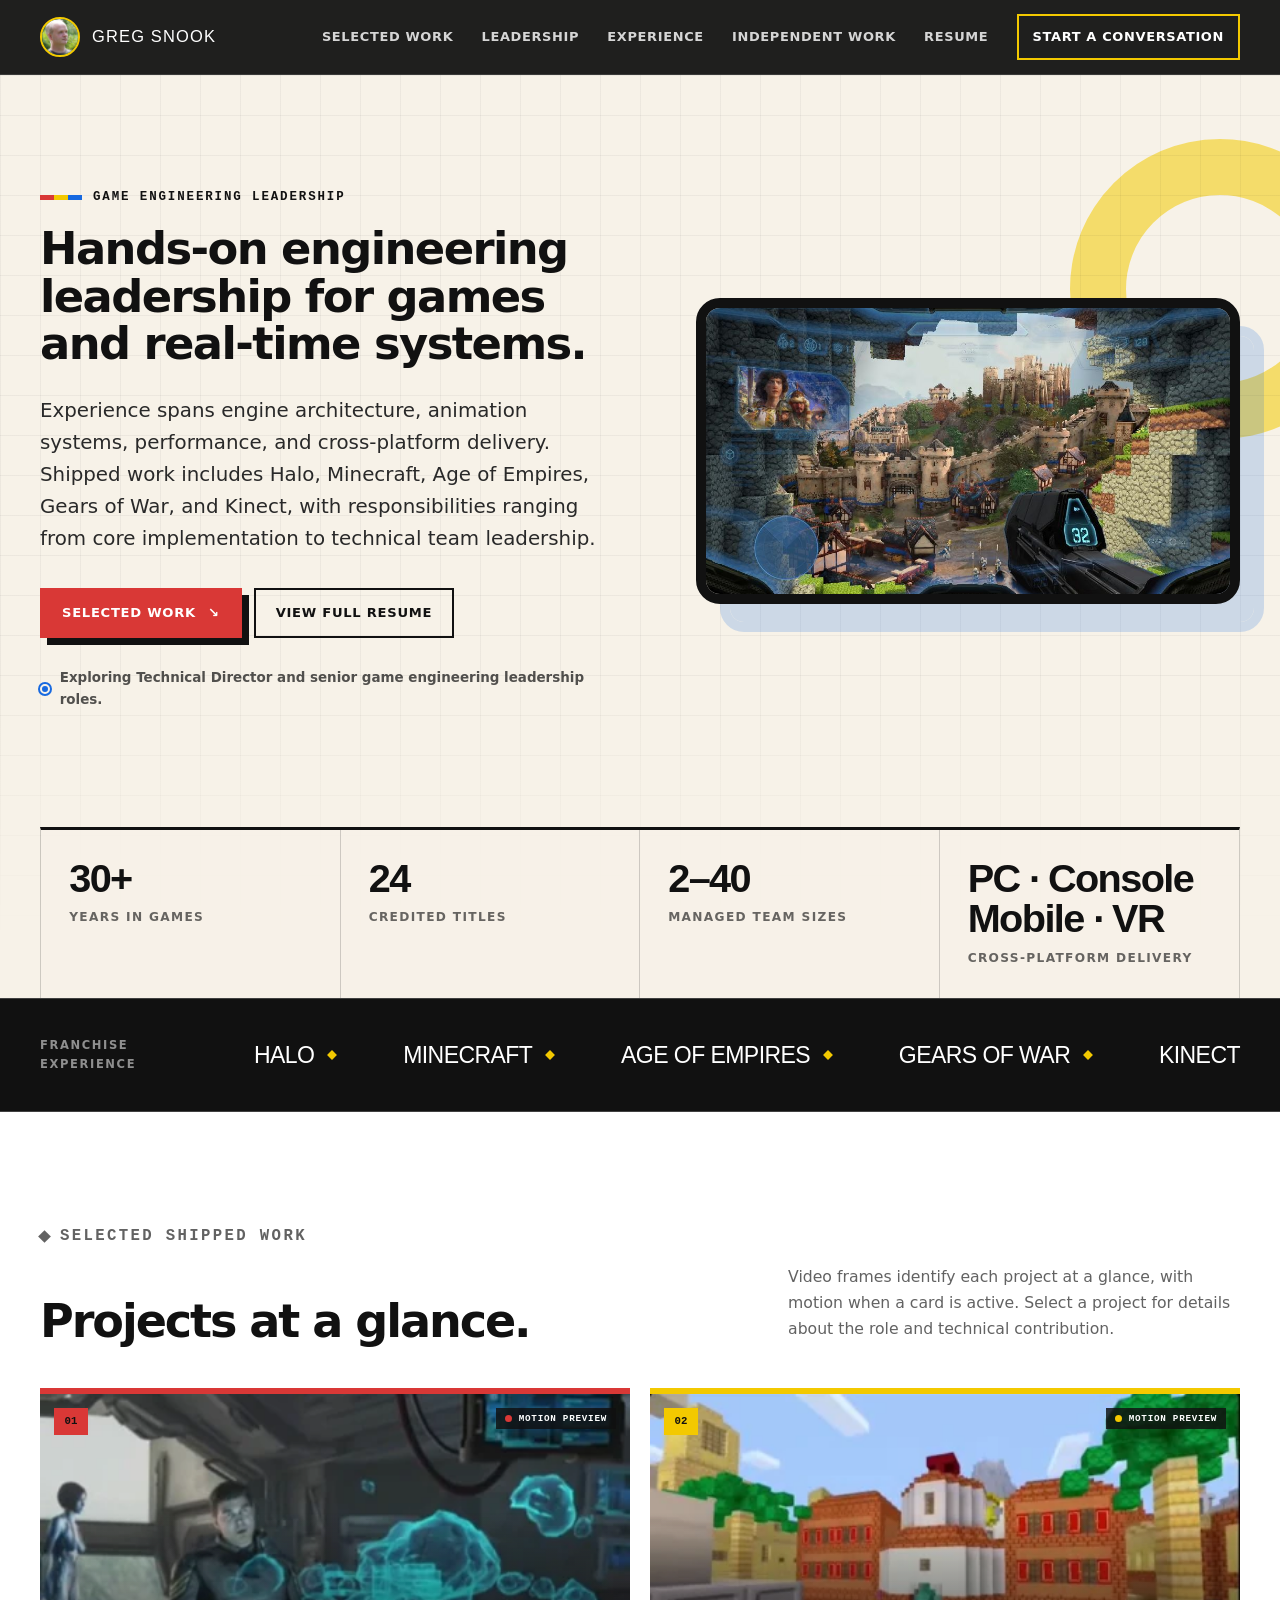
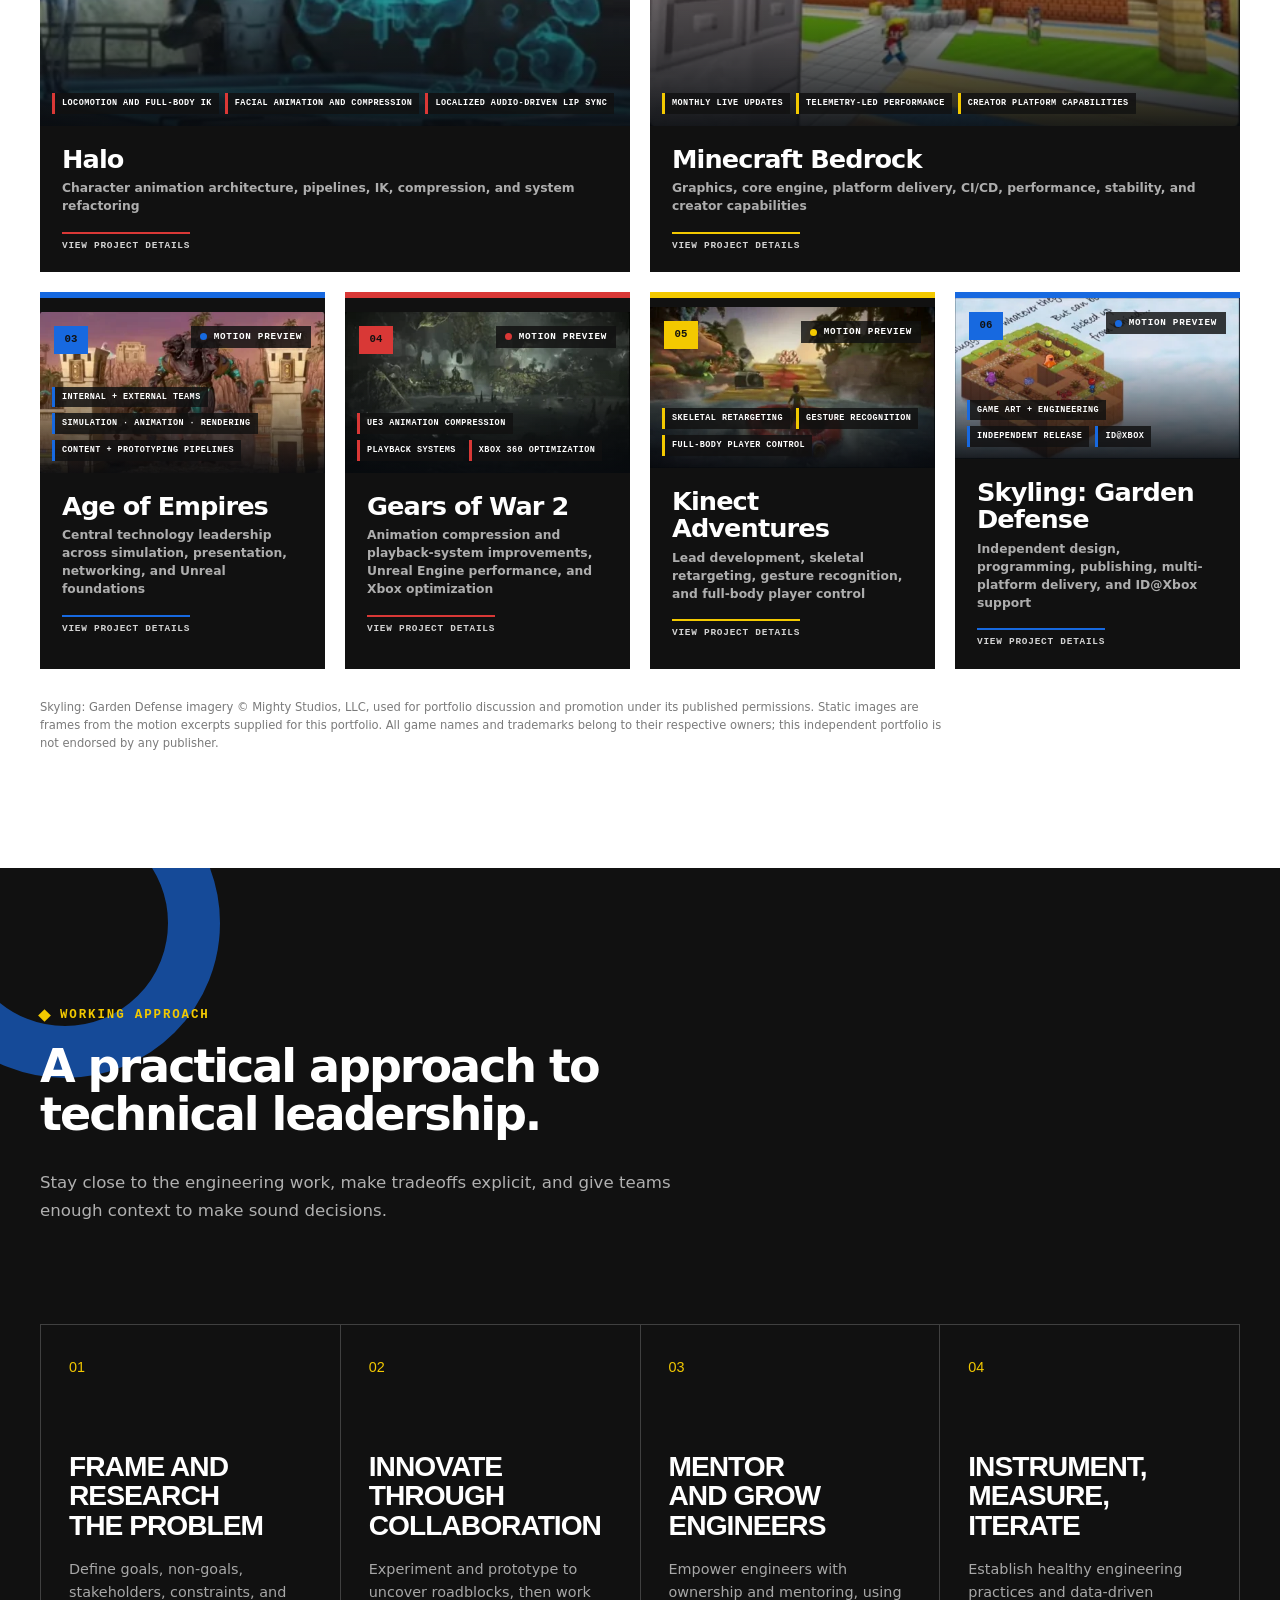
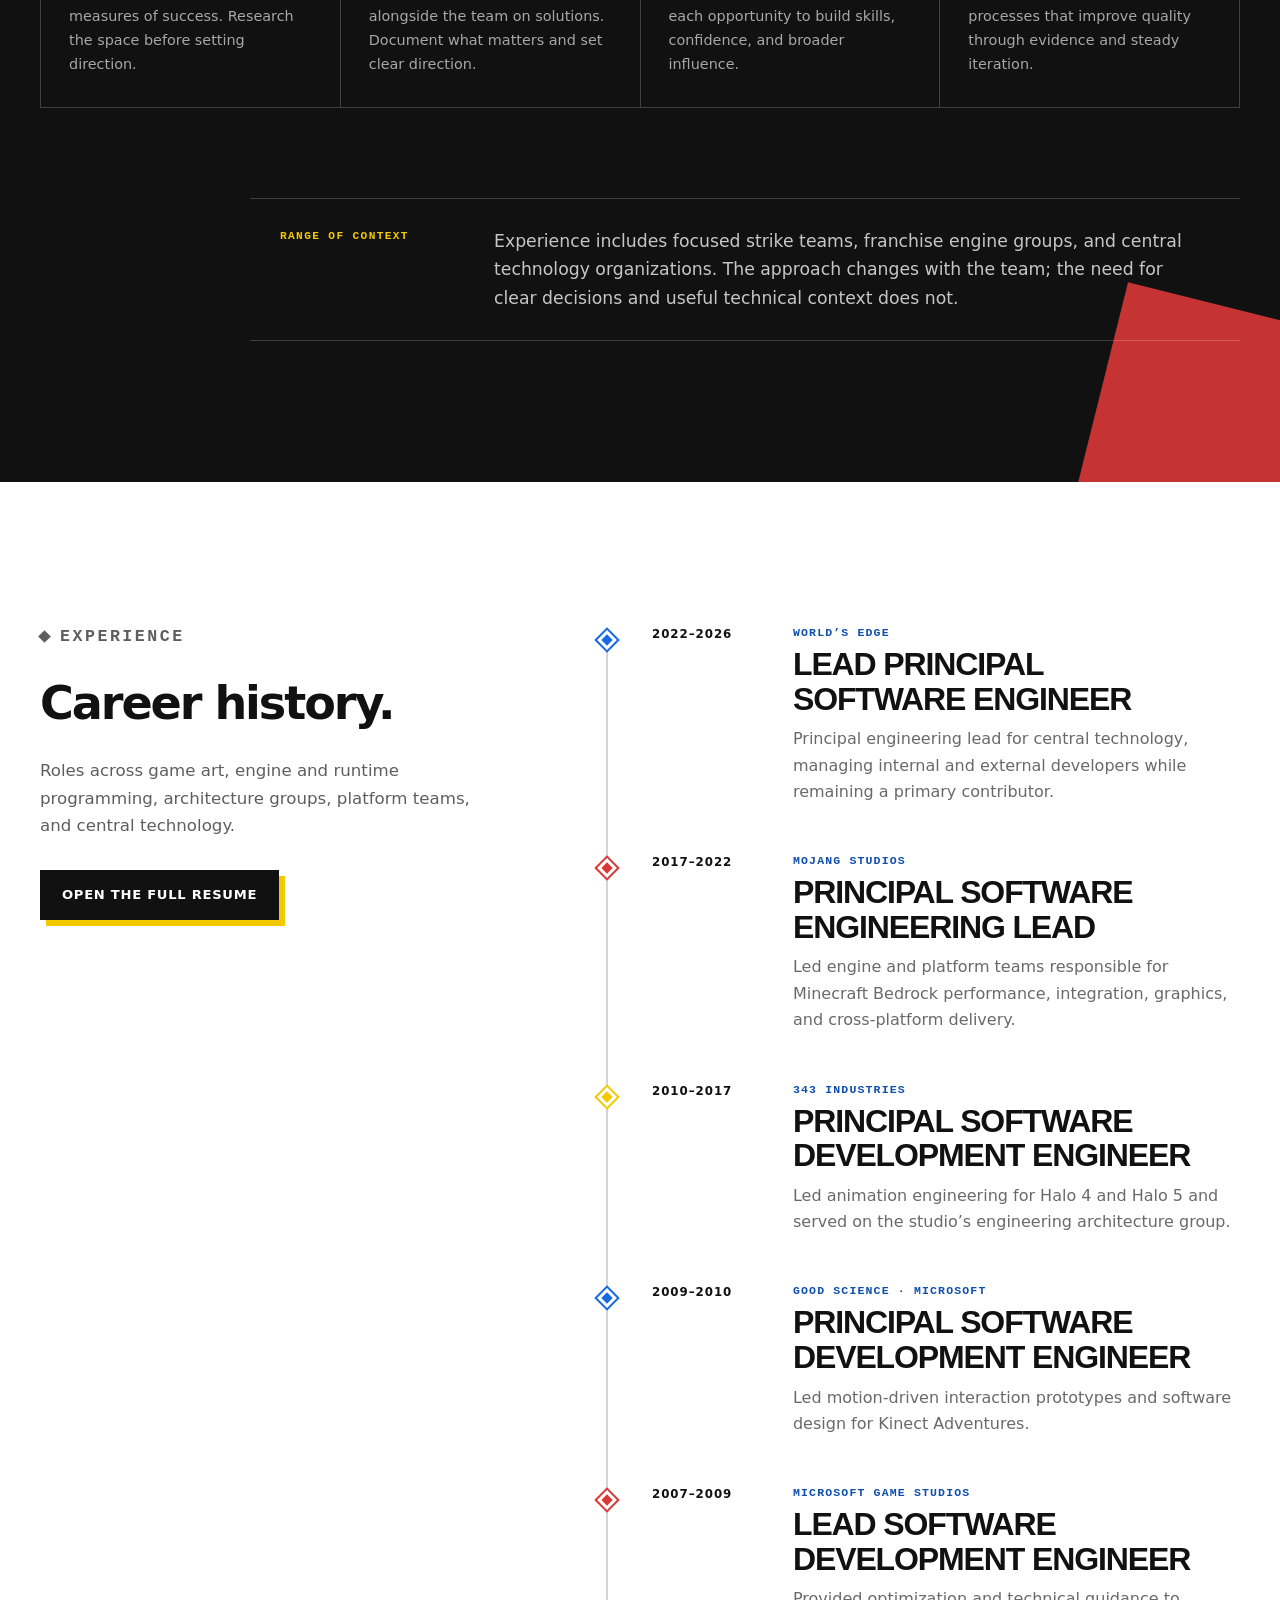
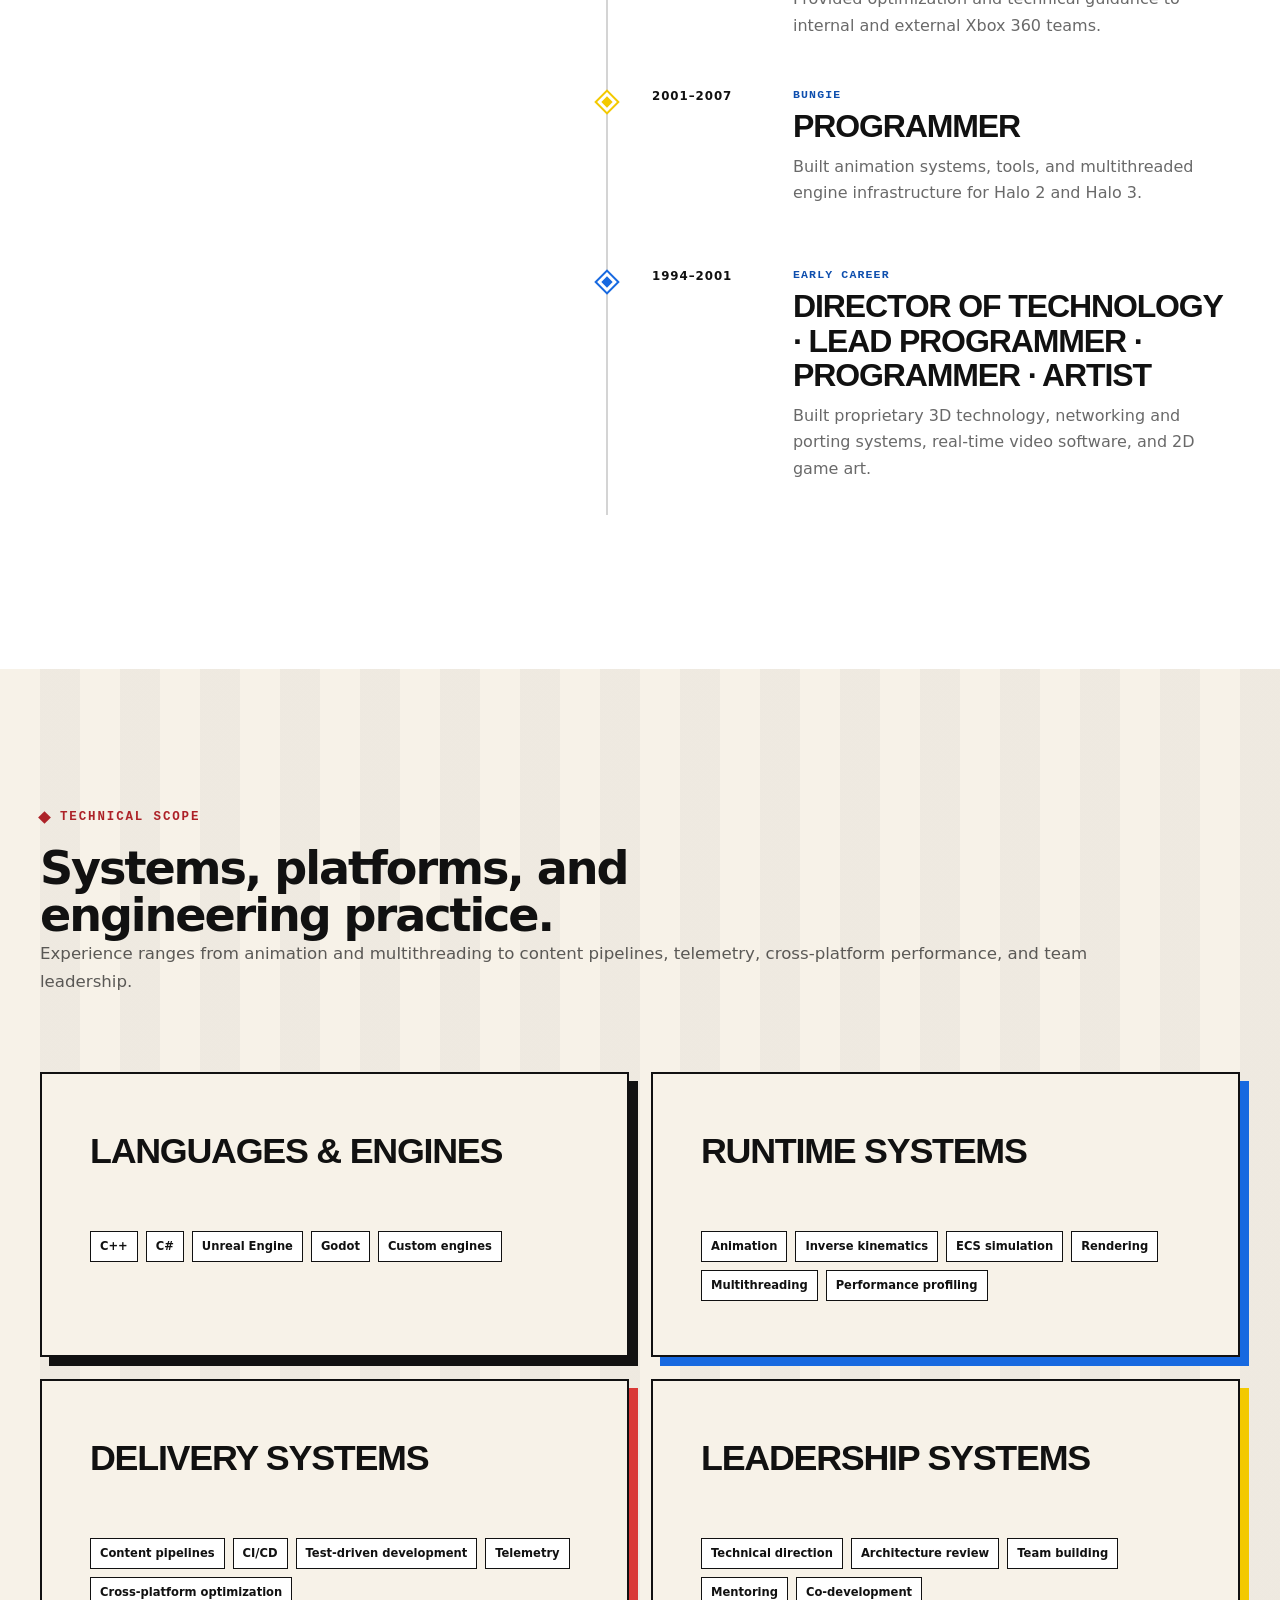
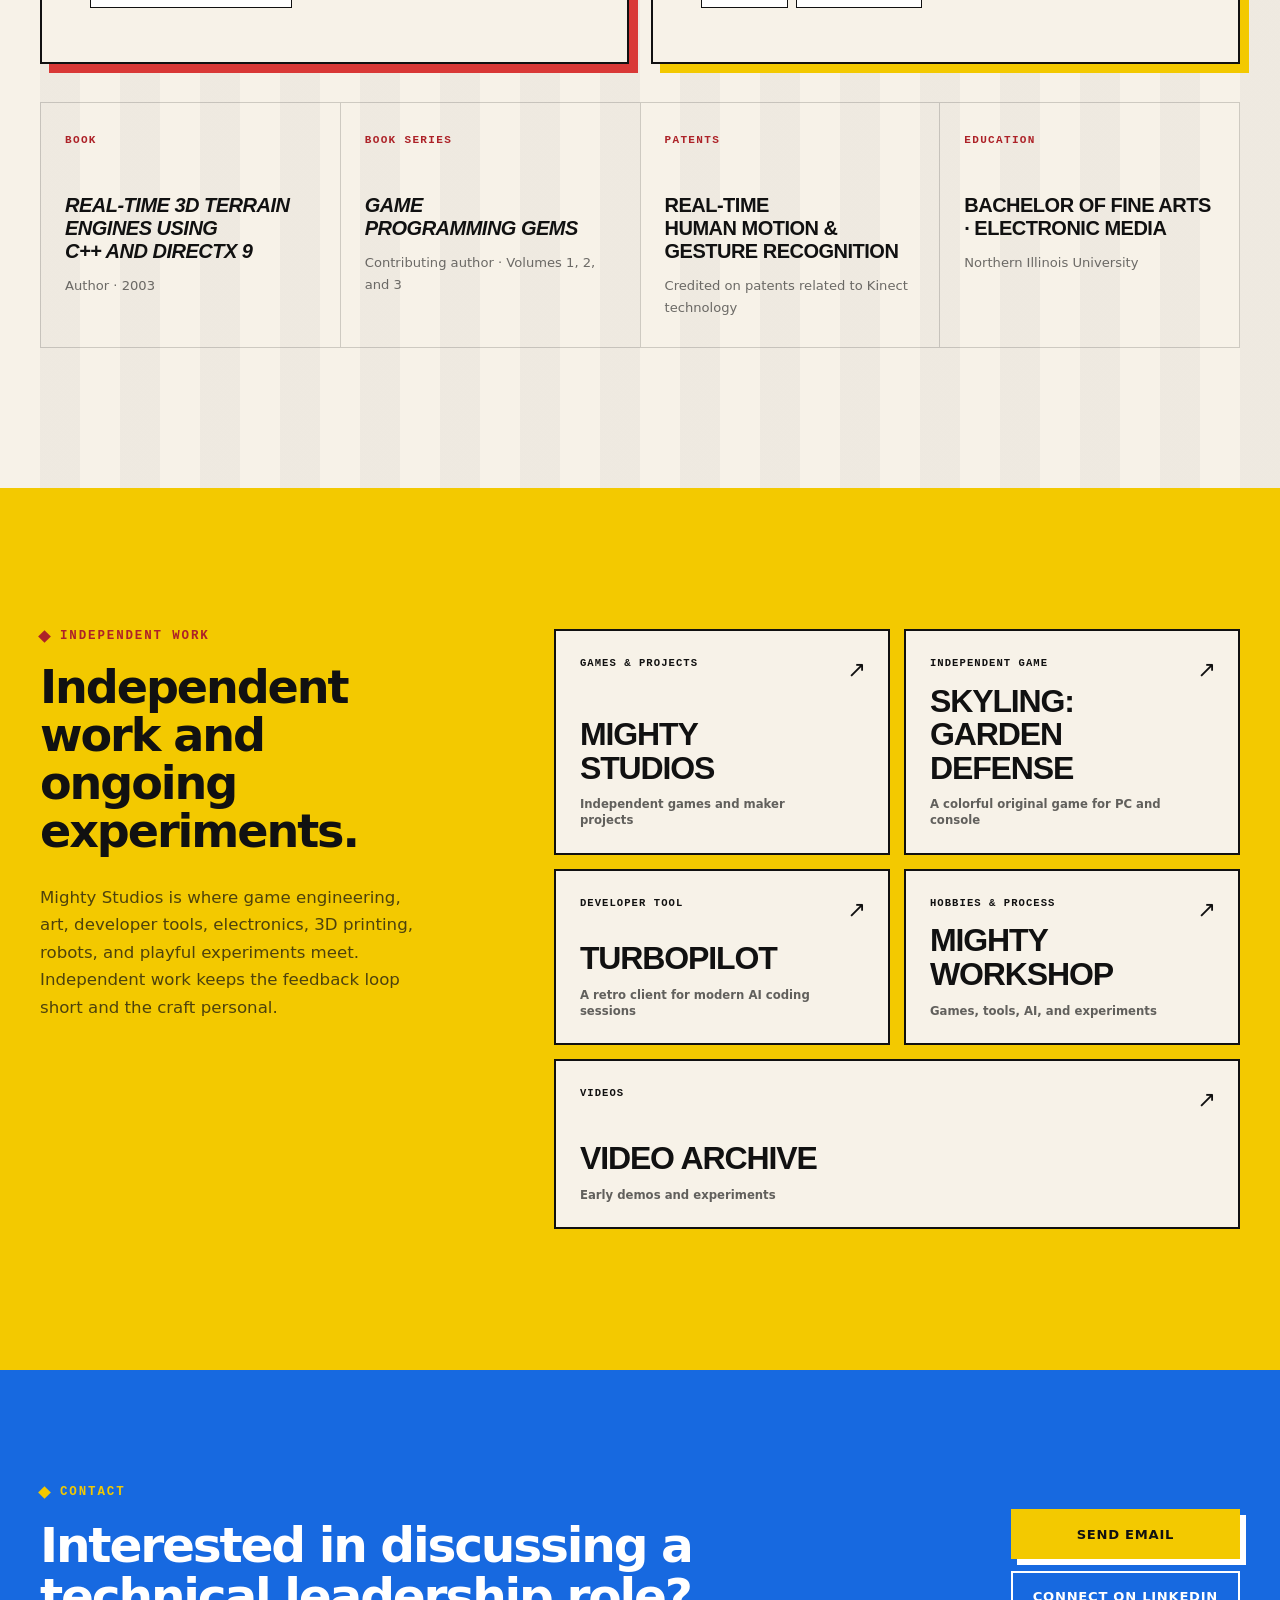
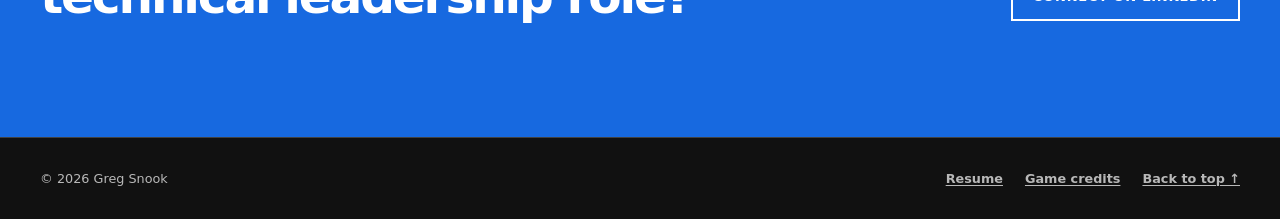
==== index.html @ 7d599692 "Publish portfolio website Co-authored-by: Copilot <223556219+Copilot@users.noreply.github.com>" ====
<!doctype html>
<html lang="en">
<head>
  <meta charset="utf-8">
  <meta name="viewport" content="width=device-width, initial-scale=1">
  <meta name="description" content="Greg Snook is a hands-on game technology and engineering leader with three decades of experience across Halo, Minecraft, Age of Empires, Gears of War, and Kinect.">
  <meta name="theme-color" content="#111111">
  <meta property="og:type" content="profile">
  <meta property="og:title" content="Greg Snook | Game Technology &amp; Engineering Leader">
  <meta property="og:description" content="Hands-on technical leadership across game engines, runtime systems, cross-platform delivery, and high-performing teams.">
  <meta name="twitter:card" content="summary">
  <title>Greg Snook | Game Technology &amp; Engineering Leader</title>
  <link rel="icon" href="assets/gs-mark.svg" type="image/svg+xml">
  <link rel="stylesheet" href="styles.css">
  <script src="site.js" defer></script>
  <script type="application/ld+json">
    {
      "@context": "https://schema.org",
      "@type": "Person",
      "name": "Greg Snook",
      "jobTitle": "Game Technology and Engineering Leader",
      "address": {
        "@type": "PostalAddress",
        "addressRegion": "WA",
        "addressCountry": "US"
      },
      "alumniOf": {
        "@type": "CollegeOrUniversity",
        "name": "Northern Illinois University"
      },
      "sameAs": [
        "https://www.linkedin.com/in/gsnook/",
        "https://www.mobygames.com/person/115690/greg-snook/",
        "https://www.mightystudios.com/",
        "https://mightygreg.wordpress.com/"
      ],
      "knowsAbout": [
        "Game engine architecture",
        "Technical direction",
        "Engineering leadership",
        "Character animation systems",
        "Performance optimization",
        "Cross-platform game development",
        "C++",
        "C#",
        "Unreal Engine"
      ]
    }
  </script>
</head>
<body>
  <a class="skip-link" href="#main-content">Skip to main content</a>

  <header class="site-header" data-header>
    <div class="shell header-inner">
      <a class="brand" href="#top" aria-label="Greg Snook, home">
        <span class="brand-portrait" aria-hidden="true">
          <img src="assets/portrait.jpg" alt="" width="400" height="400">
        </span>
        <span class="brand-name">Greg Snook</span>
      </a>

      <button class="nav-toggle" type="button" aria-expanded="false" aria-controls="site-nav">
        <span class="sr-only">Toggle navigation</span>
        <span aria-hidden="true"></span>
        <span aria-hidden="true"></span>
        <span aria-hidden="true"></span>
      </button>

      <nav class="site-nav" id="site-nav" aria-label="Primary navigation" data-nav>
        <a href="#gallery">Selected work</a>
        <a href="#leadership">Leadership</a>
        <a href="#experience">Experience</a>
        <a href="#independent">Independent work</a>
        <a href="resume.html">Resume</a>
        <a class="nav-contact" href="#contact">Start a conversation</a>
      </nav>
    </div>
  </header>

  <main id="main-content">
    <section class="hero" id="top" aria-labelledby="hero-title">
      <div class="hero-grid" aria-hidden="true"></div>
      <div class="shell hero-layout">
        <div class="hero-copy">
          <p class="eyebrow"><span></span> Game Engineering Leadership</p>
          <h1 id="hero-title">Hands-on engineering leadership for games and real-time systems.</h1>
          <p class="hero-lede">
            Experience spans engine architecture, animation systems, performance, and
            cross-platform delivery. Shipped work includes Halo, Minecraft, Age of Empires,
            Gears of War, and Kinect, with responsibilities ranging from core implementation
            to technical team leadership.
          </p>
          <div class="hero-actions">
            <a class="button button-primary" href="#gallery">Selected work <span aria-hidden="true">↘</span></a>
            <a class="button button-secondary" href="resume.html">View full resume</a>
          </div>
          <p class="hero-focus">
            <span class="status-dot" aria-hidden="true"></span>
            Exploring Technical Director and senior game engineering leadership roles.
          </p>
        </div>

        <div class="hero-visual">
          <div class="hero-collage">
            <img
              src="assets/collage.jpg"
              alt="Collage combining imagery from several games across Greg Snook's career."
              width="999"
              height="563"
              fetchpriority="high"
            >
          </div>
        </div>
      </div>

      <div class="shell proof-grid" aria-label="Career highlights">
        <article class="proof-item">
          <strong>30+</strong>
          <span>years in games</span>
        </article>
        <article class="proof-item">
          <strong>24</strong>
          <span>credited titles</span>
        </article>
        <article class="proof-item">
          <strong>2–40</strong>
          <span>Managed team sizes</span>
        </article>
        <article class="proof-item">
          <strong>PC · Console<br>Mobile · VR</strong>
          <span>cross-platform delivery</span>
        </article>
      </div>
    </section>

    <section class="franchise-strip" aria-labelledby="franchise-title">
      <div class="shell">
        <p id="franchise-title">Franchise experience</p>
        <div class="franchise-list">
          <span>Halo</span>
          <span>Minecraft</span>
          <span>Age of Empires</span>
          <span>Gears of War</span>
          <span>Kinect</span>
        </div>
      </div>
    </section>

    <section class="title-gallery" id="gallery" aria-labelledby="gallery-title">
      <div class="shell">
        <div class="gallery-heading">
          <p class="kicker">Selected shipped work</p>
          <h2 id="gallery-title">Projects at a glance.</h2>
          <p>
            Video frames identify each project at a glance, with motion when a card is
            active. Select a project for details about the role and technical contribution.
          </p>
        </div>

        <div class="credit-grid">
          <article
            class="credit-card"
            data-project-preview
          >
            <button
              class="credit-card-button"
              type="button"
              data-dialog-target="project-halo"
              aria-haspopup="dialog"
              aria-controls="project-halo"
            >
              <span class="credit-image">
                <img
                  src="assets/credits/halo-project-frame.webp"
                  alt="Halo cinematic showing a character examining a blue holographic display."
                  width="420"
                  height="240"
                  loading="lazy"
                >
                <video
                  class="credit-video"
                  muted
                  playsinline
                  preload="none"
                  poster="assets/credits/halo-project-frame.webp"
                  aria-hidden="true"
                  data-src="assets/halo_segm.webm"
                  data-start="0"
                  data-end="12"
                ></video>
                <span class="credit-highlights" aria-hidden="true">
                  <span>Locomotion and full-body IK</span>
                  <span>Facial animation and compression</span>
                  <span>Localized audio-driven lip sync</span>
                </span>
                <span class="credit-index">01</span>
                <span class="credit-motion" aria-hidden="true"><span></span> Motion preview</span>
              </span>
              <span class="credit-caption">
                <span class="credit-title">Halo</span>
                <span class="credit-role">Character animation architecture, pipelines, IK, compression, and system refactoring</span>
              </span>
            </button>
          </article>

          <article
            class="credit-card"
            data-project-preview
          >
            <button
              class="credit-card-button"
              type="button"
              data-dialog-target="project-minecraft"
              aria-haspopup="dialog"
              aria-controls="project-minecraft"
            >
              <span class="credit-image">
                <img
                  src="assets/credits/minecraft-project-frame.webp"
                  alt="Minecraft gameplay showing a bright marketplace environment with block-built buildings and trees."
                  width="420"
                  height="240"
                  loading="lazy"
                >
                <video
                  class="credit-video"
                  muted
                  playsinline
                  preload="none"
                  poster="assets/credits/minecraft-project-frame.webp"
                  aria-hidden="true"
                  data-src="assets/minecraft_segm.webm"
                  data-start="0"
                  data-end="12"
                ></video>
                <span class="credit-highlights" aria-hidden="true">
                  <span>Monthly live updates</span>
                  <span>Telemetry-led performance</span>
                  <span>Creator platform capabilities</span>
                </span>
                <span class="credit-index">02</span>
                <span class="credit-motion" aria-hidden="true"><span></span> Motion preview</span>
              </span>
              <span class="credit-caption">
                <span class="credit-title">Minecraft Bedrock</span>
                <span class="credit-role">Graphics, core engine, platform delivery, CI/CD, performance, stability, and creator capabilities</span>
              </span>
            </button>
          </article>

          <article
            class="credit-card"
            data-project-preview
          >
            <button
              class="credit-card-button"
              type="button"
              data-dialog-target="project-age"
              aria-haspopup="dialog"
              aria-controls="project-age"
            >
              <span class="credit-image">
                <img
                  src="assets/credits/age-of-empires-project-frame.webp"
                  alt="Age of Mythology: Retold cinematic showing a giant mythological creature charging through a temple gate."
                  width="420"
                  height="240"
                  loading="lazy"
                >
                <video
                  class="credit-video"
                  muted
                  playsinline
                  preload="none"
                  poster="assets/credits/age-of-empires-project-frame.webp"
                  aria-hidden="true"
                  data-src="assets/age_segm.webm"
                  data-start="0"
                  data-end="12"
                ></video>
                <span class="credit-highlights" aria-hidden="true">
                  <span>Internal + external teams</span>
                  <span>Simulation · animation · rendering</span>
                  <span>Content + prototyping pipelines</span>
                </span>
                <span class="credit-index">03</span>
                <span class="credit-motion" aria-hidden="true"><span></span> Motion preview</span>
              </span>
              <span class="credit-caption">
                <span class="credit-title">Age of Empires</span>
                <span class="credit-role">Central technology leadership across simulation, presentation, networking, and Unreal foundations</span>
              </span>
            </button>
          </article>

          <article
            class="credit-card"
            data-project-preview
          >
            <button
              class="credit-card-button"
              type="button"
              data-dialog-target="project-gears"
              aria-haspopup="dialog"
              aria-controls="project-gears"
            >
              <span class="credit-image">
                <img
                  src="assets/credits/gears-of-war-2-project-frame.webp"
                  alt="Gears of War 2 cinematic showing soldiers crossing a large, smoke-filled battlefield."
                  width="420"
                  height="240"
                  loading="lazy"
                >
                <video
                  class="credit-video"
                  muted
                  playsinline
                  preload="none"
                  poster="assets/credits/gears-of-war-2-project-frame.webp"
                  aria-hidden="true"
                  data-src="assets/gears_segm.webm"
                  data-start="0"
                  data-end="12"
                ></video>
                <span class="credit-highlights" aria-hidden="true">
                  <span>UE3 animation compression</span>
                  <span>Playback systems</span>
                  <span>Xbox 360 optimization</span>
                </span>
                <span class="credit-index">04</span>
                <span class="credit-motion" aria-hidden="true"><span></span> Motion preview</span>
              </span>
              <span class="credit-caption">
                <span class="credit-title">Gears of War 2</span>
                <span class="credit-role">Animation compression and playback-system improvements, Unreal Engine performance, and Xbox optimization</span>
              </span>
            </button>
          </article>

          <article
            class="credit-card"
            data-project-preview
          >
            <button
              class="credit-card-button"
              type="button"
              data-dialog-target="project-kinect"
              aria-haspopup="dialog"
              aria-controls="project-kinect"
            >
              <span class="credit-image">
                <img
                  src="assets/credits/kinect-adventures-project-frame.webp"
                  alt="Kinect Adventures gameplay showing an avatar balancing on a red raft in tropical rapids."
                  width="426"
                  height="240"
                  loading="lazy"
                >
                <video
                  class="credit-video"
                  muted
                  playsinline
                  preload="none"
                  poster="assets/credits/kinect-adventures-project-frame.webp"
                  aria-hidden="true"
                  data-src="assets/kinect_segm.webm"
                  data-start="0"
                  data-end="12"
                ></video>
                <span class="credit-highlights" aria-hidden="true">
                  <span>Skeletal retargeting</span>
                  <span>Gesture recognition</span>
                  <span>Full-body player control</span>
                </span>
                <span class="credit-index">05</span>
                <span class="credit-motion" aria-hidden="true"><span></span> Motion preview</span>
              </span>
              <span class="credit-caption">
                <span class="credit-title">Kinect Adventures</span>
                <span class="credit-role">Lead development, skeletal retargeting, gesture recognition, and full-body player control</span>
              </span>
            </button>
          </article>

          <article
            class="credit-card credit-card-skyling"
            data-project-preview
          >
            <button
              class="credit-card-button"
              type="button"
              data-dialog-target="project-skyling"
              aria-haspopup="dialog"
              aria-controls="project-skyling"
            >
              <span class="credit-image">
                <img
                  src="assets/credits/skyling-project-frame.webp"
                  alt="Skyling: Garden Defense gameplay showing the character tending an isometric garden while creatures approach."
                  width="426"
                  height="240"
                  loading="lazy"
                >
                <video
                  class="credit-video"
                  muted
                  playsinline
                  preload="none"
                  poster="assets/credits/skyling-project-frame.webp"
                  aria-hidden="true"
                  data-src="assets/skyling_segm.webm"
                  data-start="0"
                  data-end="12"
                ></video>
                <span class="credit-highlights" aria-hidden="true">
                  <span>Game art + engineering</span>
                  <span>Independent release</span>
                  <span>ID@Xbox</span>
                </span>
                <span class="credit-index">06</span>
                <span class="credit-motion" aria-hidden="true"><span></span> Motion preview</span>
              </span>
              <span class="credit-caption">
                <span class="credit-title">Skyling: Garden Defense</span>
                <span class="credit-role">Independent design, programming, publishing, multi-platform delivery, and ID@Xbox support</span>
              </span>
            </button>
          </article>
        </div>

        <p class="media-note">
          Skyling: Garden Defense imagery © Mighty Studios, LLC, used for portfolio discussion
          and promotion under its published permissions. Static images are frames from the
          motion excerpts supplied for this portfolio. All game names and trademarks belong to
          their respective owners; this independent portfolio is not endorsed by any publisher.
        </p>
      </div>
    </section>

    <dialog class="project-dialog" id="project-halo" data-accent="red" aria-labelledby="project-halo-title">
      <div class="project-dialog-panel">
        <header class="project-dialog-header">
          <div>
            <p class="project-dialog-kicker">Animation systems and engine architecture</p>
            <h2 id="project-halo-title">Halo</h2>
          </div>
          <button class="project-dialog-close" type="button" data-dialog-close aria-label="Close Halo project details">
            <span aria-hidden="true">×</span>
          </button>
        </header>
        <div class="project-dialog-layout">
          <div class="project-dialog-context">
            <img
              src="assets/credits/halo-project-frame.webp"
              alt=""
              width="420"
              height="240"
              loading="lazy"
            >
            <dl class="project-dialog-facts">
              <div><dt>Teams</dt><dd>Bungie, 343 Industries, Halo Studios</dd></div>
              <div><dt>Roles</dt><dd>Programmer; Principal Software Development Engineer</dd></div>
              <div><dt>Titles</dt><dd>Halo 2–5; unannounced title</dd></div>
            </dl>
          </div>
          <div class="project-dialog-copy">
            <p class="project-dialog-summary">
              Built character-animation technology and engine infrastructure for Halo 2 and
              Halo 3, then led animation engineering on Halo 4 and Halo 5. More recently,
              refactored the animation system for an unannounced Halo Studios title.
            </p>
            <h3>Selected contributions</h3>
            <ul>
              <li>Built runtime animation systems and artist content pipelines, including inverse kinematics and bipedal and quadruped locomotion.</li>
              <li>Led multithreading of the Halo engine for Xbox 360 and developed CPU performance instrumentation.</li>
              <li>Created automated, audio-driven lip sync for localized dialogue without requiring additional animation content.</li>
              <li>Led development of facial animation, lossless compression, full-body inverse kinematics, and character-motion systems for Halo 4 and Halo 5.</li>
              <li>Reviewed technical features across the Halo engine as part of the engineering architecture group.</li>
              <li>Refactored the animation system for an unannounced title at Halo Studios.</li>
            </ul>
          </div>
        </div>
      </div>
    </dialog>

    <dialog class="project-dialog" id="project-minecraft" data-accent="yellow" aria-labelledby="project-minecraft-title">
      <div class="project-dialog-panel">
        <header class="project-dialog-header">
          <div>
            <p class="project-dialog-kicker">Cross-platform engine and platform leadership</p>
            <h2 id="project-minecraft-title">Minecraft Bedrock</h2>
          </div>
          <button class="project-dialog-close" type="button" data-dialog-close aria-label="Close Minecraft project details">
            <span aria-hidden="true">×</span>
          </button>
        </header>
        <div class="project-dialog-layout">
          <div class="project-dialog-context">
            <img
              src="assets/credits/minecraft-project-frame.webp"
              alt=""
              width="420"
              height="240"
              loading="lazy"
            >
            <dl class="project-dialog-facts">
              <div><dt>Team</dt><dd>Mojang Studios</dd></div>
              <div><dt>Role</dt><dd>Principal Software Engineering Lead</dd></div>
              <div><dt>Period</dt><dd>2017–2022</dd></div>
            </dl>
          </div>
          <div class="project-dialog-copy">
            <p class="project-dialog-summary">
              Platform leadership for Minecraft Bedrock combined direct engine work with
              performance, stability, and delivery across mobile, VR, PC, and console.
            </p>
            <h3>Selected contributions</h3>
            <ul>
              <li>Led graphics, core engine platform, and performance and stability work across Bedrock platforms.</li>
              <li>Served as lead engineer for the Nintendo Switch port.</li>
              <li>Led development of user-generated content capabilities supporting Minecraft’s creator ecosystem and content marketplace.</li>
              <li>Championed improvements in visual fidelity and mod support across Minecraft Bedrock.</li>
              <li>Helped establish a developer culture built around CI/CD, telemetry, and test-driven development.</li>
            </ul>
          </div>
        </div>
      </div>
    </dialog>

    <dialog class="project-dialog" id="project-age" data-accent="blue" aria-labelledby="project-age-title">
      <div class="project-dialog-panel">
        <header class="project-dialog-header">
          <div>
            <p class="project-dialog-kicker">Central technology and Unreal Engine foundations</p>
            <h2 id="project-age-title">Age of Empires</h2>
          </div>
          <button class="project-dialog-close" type="button" data-dialog-close aria-label="Close Age of Empires project details">
            <span aria-hidden="true">×</span>
          </button>
        </header>
        <div class="project-dialog-layout">
          <div class="project-dialog-context">
            <img
              src="assets/credits/age-of-empires-project-frame.webp"
              alt=""
              width="420"
              height="240"
              loading="lazy"
            >
            <dl class="project-dialog-facts">
              <div><dt>Team</dt><dd>World’s Edge</dd></div>
              <div><dt>Role</dt><dd>Lead Principal Software Engineer</dd></div>
              <div><dt>Period</dt><dd>2022–2026</dd></div>
            </dl>
          </div>
          <div class="project-dialog-copy">
            <p class="project-dialog-summary">
              Led technical development within the studio’s central technology team while
              staying hands-on across simulation, presentation, and networking.
            </p>
            <h3>Selected contributions</h3>
            <ul>
              <li>Led internal and external developers working across core game-technology disciplines.</li>
              <li>Developed an Unreal Engine framework with custom simulation, animation, and rendering, balancing modern visuals with lower-end hardware constraints.</li>
              <li>Built architecture and content pipelines that helped an unreleased Age of Empires project progress from concept to a playable demo in under eight months.</li>
              <li>Created a placeholder-asset pipeline for rapid prototyping from legacy content.</li>
              <li>Delivered late-stage performance optimizations for Age of Mythology: Retold.</li>
            </ul>
          </div>
        </div>
      </div>
    </dialog>

    <dialog class="project-dialog" id="project-gears" data-accent="red" aria-labelledby="project-gears-title">
      <div class="project-dialog-panel">
        <header class="project-dialog-header">
          <div>
            <p class="project-dialog-kicker">Animation compression and Xbox optimization</p>
            <h2 id="project-gears-title">Gears of War 2</h2>
          </div>
          <button class="project-dialog-close" type="button" data-dialog-close aria-label="Close Gears of War project details">
            <span aria-hidden="true">×</span>
          </button>
        </header>
        <div class="project-dialog-layout">
          <div class="project-dialog-context">
            <img
              src="assets/credits/gears-of-war-2-project-frame.webp"
              alt=""
              width="420"
              height="240"
              loading="lazy"
            >
            <dl class="project-dialog-facts">
              <div><dt>Team</dt><dd>Microsoft Game Studios publishing engineering</dd></div>
              <div><dt>Role</dt><dd>Lead Software Development Engineer</dd></div>
              <div><dt>Period</dt><dd>2007–2009</dd></div>
            </dl>
          </div>
          <div class="project-dialog-copy">
            <p class="project-dialog-summary">
              Supported the project through Microsoft’s publishing engineering group,
              combining hands-on engine optimization with technical guidance for the
              external development team.
            </p>
            <h3>Selected contributions</h3>
            <ul>
              <li>Improved animation compression and playback systems for Gears of War 2.</li>
              <li>Tuned runtime animation performance for Xbox 360.</li>
              <li>Delivered changes later incorporated into the licensed Unreal Engine 3.</li>
            </ul>
          </div>
        </div>
      </div>
    </dialog>

    <dialog class="project-dialog" id="project-kinect" data-accent="yellow" aria-labelledby="project-kinect-title">
      <div class="project-dialog-panel">
        <header class="project-dialog-header">
          <div>
            <p class="project-dialog-kicker">Motion-driven interaction and prototyping</p>
            <h2 id="project-kinect-title">Kinect Adventures</h2>
          </div>
          <button class="project-dialog-close" type="button" data-dialog-close aria-label="Close Kinect project details">
            <span aria-hidden="true">×</span>
          </button>
        </header>
        <div class="project-dialog-layout">
          <div class="project-dialog-context">
            <img
              src="assets/credits/kinect-adventures-project-frame.webp"
              alt=""
              width="426"
              height="240"
              loading="lazy"
            >
            <dl class="project-dialog-facts">
              <div><dt>Team</dt><dd>Good Science</dd></div>
              <div><dt>Role</dt><dd>Principal Software Development Engineer</dd></div>
              <div><dt>Period</dt><dd>2009–2010</dd></div>
            </dl>
          </div>
          <div class="project-dialog-copy">
            <p class="project-dialog-summary">
              Joined the Kinect Adventures engineering leadership team during the early
              development of motion-driven, full-body interaction.
            </p>
            <h3>Selected contributions</h3>
            <ul>
              <li>Led early Kinect prototyping and software design for motion-driven play.</li>
              <li>Focused on live skeletal retargeting and gesture recognition so player movement could control on-screen characters.</li>
              <li>Led engineering for the Ricochet Kinect demonstration presented at E3 2009.</li>
              <li>Named inventor on several patents covering skeletal retargeting and player gesture controls.</li>
            </ul>
          </div>
        </div>
      </div>
    </dialog>

    <dialog class="project-dialog" id="project-skyling" data-accent="blue" aria-labelledby="project-skyling-title">
      <div class="project-dialog-panel">
        <header class="project-dialog-header">
          <div>
            <p class="project-dialog-kicker">Independent development</p>
            <h2 id="project-skyling-title">Skyling: Garden Defense</h2>
          </div>
          <button class="project-dialog-close" type="button" data-dialog-close aria-label="Close Skyling project details">
            <span aria-hidden="true">×</span>
          </button>
        </header>
        <div class="project-dialog-layout">
          <div class="project-dialog-context">
            <img
              src="assets/credits/skyling-project-frame.webp"
              alt=""
              width="426"
              height="240"
              loading="lazy"
            >
            <dl class="project-dialog-facts">
              <div><dt>Context</dt><dd>Mighty Studios</dd></div>
              <div><dt>Project type</dt><dd>Independent title</dd></div>
              <div><dt>Program</dt><dd>ID@Xbox</dd></div>
              <div><dt>Focus</dt><dd>Game art and engineering</dd></div>
            </dl>
          </div>
          <div class="project-dialog-copy">
            <p class="project-dialog-summary">
              An independent game project bringing together a game-art background with
              hands-on engineering and product delivery.
            </p>
            <h3>Selected contributions</h3>
            <ul>
              <li>Developed and released through Mighty Studios alongside ongoing games and tools work.</li>
              <li>Combined programming and game-art experience in a complete, player-facing project.</li>
              <li>Carried the work beyond a technology prototype into a released independent title.</li>
              <li>Helped foster Microsoft’s ID@Xbox program for indie games.</li>
            </ul>
          </div>
        </div>
      </div>
    </dialog>

    <section class="section section-leadership" id="leadership" aria-labelledby="leadership-title">
      <div class="shell">
        <div class="leadership-intro reveal">
          <p class="kicker kicker-light">Working approach</p>
          <h2 id="leadership-title">A practical approach to technical leadership.</h2>
          <p>
            Stay close to the engineering work, make tradeoffs explicit, and give teams
            enough context to make sound decisions.
          </p>
        </div>

        <div class="leadership-grid">
          <article class="leadership-card reveal">
            <span class="leadership-number">01</span>
            <h3>Frame and research the problem</h3>
            <p>Define goals, non-goals, stakeholders, constraints, and measures of success. Research the space before setting direction.</p>
          </article>
          <article class="leadership-card reveal">
            <span class="leadership-number">02</span>
            <h3>Innovate through collaboration</h3>
            <p>Experiment and prototype to uncover roadblocks, then work alongside the team on solutions. Document what matters and set clear direction.</p>
          </article>
          <article class="leadership-card reveal">
            <span class="leadership-number">03</span>
            <h3>Mentor and grow engineers</h3>
            <p>Empower engineers with ownership and mentoring, using each opportunity to build skills, confidence, and broader influence.</p>
          </article>
          <article class="leadership-card reveal">
            <span class="leadership-number">04</span>
            <h3>Instrument, measure, iterate</h3>
            <p>Establish healthy engineering practices and data-driven processes that improve quality through evidence and steady iteration.</p>
          </article>
        </div>

        <div class="leadership-note reveal">
          <span>Range of context</span>
          <p>
            Experience includes focused strike teams, franchise engine groups, and central
            technology organizations. The approach changes with the team; the need for clear
            decisions and useful technical context does not.
          </p>
        </div>
      </div>
    </section>

    <section class="section section-experience" id="experience" aria-labelledby="experience-title">
      <div class="shell experience-layout">
        <div class="experience-heading reveal">
          <p class="kicker">Experience</p>
          <h2 id="experience-title">Career history.</h2>
          <p>
            Roles across game art, engine and runtime programming, architecture groups,
            platform teams, and central technology.
          </p>
          <a class="button button-dark" href="resume.html">Open the full resume</a>
        </div>

        <ol class="timeline">
          <li class="timeline-item reveal">
            <div class="timeline-date">2022–2026</div>
            <div class="timeline-content">
              <p class="timeline-company">World’s Edge</p>
              <h3>Lead Principal Software Engineer</h3>
              <p>Principal engineering lead for central technology, managing internal and external developers while remaining a primary contributor.</p>
            </div>
          </li>
          <li class="timeline-item reveal">
            <div class="timeline-date">2017–2022</div>
            <div class="timeline-content">
              <p class="timeline-company">Mojang Studios</p>
              <h3>Principal Software Engineering Lead</h3>
              <p>Led engine and platform teams responsible for Minecraft Bedrock performance, integration, graphics, and cross-platform delivery.</p>
            </div>
          </li>
          <li class="timeline-item reveal">
            <div class="timeline-date">2010–2017</div>
            <div class="timeline-content">
              <p class="timeline-company">343 Industries</p>
              <h3>Principal Software Development Engineer</h3>
              <p>Led animation engineering for Halo 4 and Halo 5 and served on the studio’s engineering architecture group.</p>
            </div>
          </li>
          <li class="timeline-item reveal">
            <div class="timeline-date">2009–2010</div>
            <div class="timeline-content">
              <p class="timeline-company">Good Science · Microsoft</p>
              <h3>Principal Software Development Engineer</h3>
              <p>Led motion-driven interaction prototypes and software design for Kinect Adventures.</p>
            </div>
          </li>
          <li class="timeline-item reveal">
            <div class="timeline-date">2007–2009</div>
            <div class="timeline-content">
              <p class="timeline-company">Microsoft Game Studios</p>
              <h3>Lead Software Development Engineer</h3>
              <p>Provided optimization and technical guidance to internal and external Xbox 360 teams.</p>
            </div>
          </li>
          <li class="timeline-item reveal">
            <div class="timeline-date">2001–2007</div>
            <div class="timeline-content">
              <p class="timeline-company">Bungie</p>
              <h3>Programmer</h3>
              <p>Built animation systems, tools, and multithreaded engine infrastructure for Halo 2 and Halo 3.</p>
            </div>
          </li>
          <li class="timeline-item timeline-item-early reveal">
            <div class="timeline-date">1994–2001</div>
            <div class="timeline-content">
              <p class="timeline-company">Early career</p>
              <h3>Director of Technology · Lead Programmer · Programmer · Artist</h3>
              <p>Built proprietary 3D technology, networking and porting systems, real-time video software, and 2D game art.</p>
            </div>
          </li>
        </ol>
      </div>
    </section>

    <section class="section section-depth" aria-labelledby="depth-title">
      <div class="shell">
        <div class="section-heading section-heading-wide reveal">
          <p class="kicker">Technical scope</p>
          <h2 id="depth-title">Systems, platforms, and engineering practice.</h2>
          <p>
            Experience ranges from animation and multithreading to content pipelines,
            telemetry, cross-platform performance, and team leadership.
          </p>
        </div>

        <div class="expertise-grid">
          <article class="expertise-card reveal">
            <h3>Languages &amp; engines</h3>
            <ul class="tag-list">
              <li>C++</li>
              <li>C#</li>
              <li>Unreal Engine</li>
              <li>Godot</li>
              <li>Custom engines</li>
            </ul>
          </article>
          <article class="expertise-card reveal">
            <h3>Runtime systems</h3>
            <ul class="tag-list">
              <li>Animation</li>
              <li>Inverse kinematics</li>
              <li>ECS simulation</li>
              <li>Rendering</li>
              <li>Multithreading</li>
              <li>Performance profiling</li>
            </ul>
          </article>
          <article class="expertise-card reveal">
            <h3>Delivery systems</h3>
            <ul class="tag-list">
              <li>Content pipelines</li>
              <li>CI/CD</li>
              <li>Test-driven development</li>
              <li>Telemetry</li>
              <li>Cross-platform optimization</li>
            </ul>
          </article>
          <article class="expertise-card reveal">
            <h3>Leadership systems</h3>
            <ul class="tag-list">
              <li>Technical direction</li>
              <li>Architecture review</li>
              <li>Team building</li>
              <li>Mentoring</li>
              <li>Co-development</li>
            </ul>
          </article>
        </div>

        <div class="credentials-grid">
          <article class="credential-card reveal">
            <p class="credential-type">Book</p>
            <h3><cite>Real-Time 3D Terrain Engines Using C++ and DirectX 9</cite></h3>
            <p>Author · 2003</p>
          </article>
          <article class="credential-card reveal">
            <p class="credential-type">Book series</p>
            <h3><cite>Game Programming Gems</cite></h3>
            <p>Contributing author · Volumes 1, 2, and 3</p>
          </article>
          <article class="credential-card reveal">
            <p class="credential-type">Patents</p>
            <h3>Real-time human motion &amp; gesture recognition</h3>
            <p>Credited on patents related to Kinect technology</p>
          </article>
          <article class="credential-card reveal">
            <p class="credential-type">Education</p>
            <h3>Bachelor of Fine Arts · Electronic Media</h3>
            <p>Northern Illinois University</p>
          </article>
        </div>
      </div>
    </section>

    <section class="section section-independent" id="independent" aria-labelledby="independent-title">
      <div class="shell independent-layout">
        <div class="independent-copy reveal">
          <p class="kicker">Independent work</p>
          <h2 id="independent-title">Independent work and ongoing experiments.</h2>
          <p>
            Mighty Studios is where game engineering, art, developer tools, electronics,
            3D printing, robots, and playful experiments meet. Independent work keeps the
            feedback loop short and the craft personal.
          </p>
        </div>

        <div class="independent-links">
          <a class="independent-card reveal" href="https://www.mightystudios.com/" target="_blank" rel="noreferrer">
            <span class="independent-label">Games &amp; projects</span>
            <strong>Mighty Studios</strong>
            <span class="independent-description">Independent games and maker projects</span>
            <span aria-hidden="true">↗</span>
          </a>
          <a class="independent-card reveal" href="https://store.steampowered.com/app/577160/Skyling_Garden_Defense/" target="_blank" rel="noreferrer">
            <span class="independent-label">Independent game</span>
            <strong>Skyling: Garden Defense</strong>
            <span class="independent-description">A colorful original game for PC and console</span>
            <span aria-hidden="true">↗</span>
          </a>
          <a class="independent-card reveal" href="https://github.com/mighty-studios/TurboPilot" target="_blank" rel="noreferrer">
            <span class="independent-label">Developer tool</span>
            <strong>TurboPilot</strong>
            <span class="independent-description">A retro client for modern AI coding sessions</span>
            <span aria-hidden="true">↗</span>
          </a>
          <a class="independent-card reveal" href="https://mightygreg.wordpress.com/" target="_blank" rel="noreferrer">
            <span class="independent-label">Hobbies &amp; process</span>
            <strong>Mighty Workshop</strong>
            <span class="independent-description">Games, tools, AI, and experiments</span>
            <span aria-hidden="true">↗</span>
          </a>
          <a class="independent-card independent-card-wide reveal" href="https://www.youtube.com/@seattlesnook/videos" target="_blank" rel="noreferrer">
            <span class="independent-label">Videos</span>
            <strong>Video Archive</strong>
            <span class="independent-description">Early demos and experiments</span>
            <span aria-hidden="true">↗</span>
          </a>
        </div>
      </div>
    </section>

    <section class="contact" id="contact" aria-labelledby="contact-title">
      <div class="shell contact-inner">
        <div>
          <p class="kicker kicker-light">Contact</p>
          <h2 id="contact-title">Interested in discussing a technical leadership role?</h2>
        </div>
        <div class="contact-actions">
          <a class="button button-yellow" href="mailto:snookg@msn.com">Send email</a>
          <a class="button button-outline-light" href="https://www.linkedin.com/in/gsnook/" target="_blank" rel="noreferrer">Connect on LinkedIn</a>
        </div>
      </div>
    </section>
  </main>

  <footer class="site-footer">
    <div class="shell footer-inner">
      <p>© <span data-year>2026</span> Greg Snook</p>
      <div class="footer-links">
        <a href="resume.html">Resume</a>
        <a href="https://www.mobygames.com/person/115690/greg-snook/" target="_blank" rel="noreferrer">Game credits</a>
        <a href="#top">Back to top ↑</a>
      </div>
    </div>
  </footer>
</body>
</html>
---- styles.css ----
:root {
  --ink: #111111;
  --ink-soft: #292929;
  --paper: #f7f2e8;
  --paper-deep: #ece4d7;
  --white: #ffffff;
  --blue: #1769e0;
  --blue-deep: #0d4eae;
  --red: #d93836;
  --red-deep: #ad2228;
  --yellow: #f3c900;
  --line: rgba(17, 17, 17, 0.18);
  --line-light: rgba(255, 255, 255, 0.2);
  --shadow: 0 22px 70px rgba(17, 17, 17, 0.16);
  --radius-sm: 8px;
  --radius-md: 18px;
  --radius-lg: 30px;
  --shell: min(1200px, calc(100% - 40px));
  --font-display: "Arial Black", "Arial Narrow", Arial, sans-serif;
  --font-body: Inter, ui-sans-serif, system-ui, -apple-system, BlinkMacSystemFont, "Segoe UI", sans-serif;
  --font-mono: "Cascadia Code", "Fira Code", Consolas, "Courier New", monospace;
}

*,
*::before,
*::after {
  box-sizing: border-box;
}

html {
  scroll-behavior: smooth;
}

body {
  margin: 0;
  background: var(--paper);
  color: var(--ink);
  font-family: var(--font-body);
  font-size: 16px;
  line-height: 1.65;
  text-rendering: optimizeLegibility;
  -webkit-font-smoothing: antialiased;
}

section[id] {
  scroll-margin-top: 78px;
}

body::selection {
  background: var(--yellow);
  color: var(--ink);
}

img,
svg {
  display: block;
  max-width: 100%;
}

a {
  color: inherit;
  text-decoration-thickness: 0.08em;
  text-underline-offset: 0.18em;
}

button,
input,
textarea,
select {
  font: inherit;
}

button,
a {
  -webkit-tap-highlight-color: transparent;
}

:focus-visible {
  outline: 3px solid var(--yellow);
  outline-offset: 4px;
}

h1,
h2,
h3,
p {
  margin-top: 0;
}

h1,
h2,
h3 {
  text-wrap: balance;
}

.shell {
  width: var(--shell);
  margin-inline: auto;
}

.sr-only {
  position: absolute;
  width: 1px;
  height: 1px;
  padding: 0;
  margin: -1px;
  overflow: hidden;
  clip: rect(0, 0, 0, 0);
  white-space: nowrap;
  border: 0;
}

.skip-link {
  position: fixed;
  z-index: 1000;
  top: 12px;
  left: 12px;
  padding: 10px 16px;
  background: var(--yellow);
  color: var(--ink);
  font-weight: 800;
  transform: translateY(-160%);
  transition: transform 160ms ease;
}

.skip-link:focus {
  transform: translateY(0);
}

.site-header {
  position: sticky;
  z-index: 100;
  top: 0;
  border-bottom: 1px solid rgba(255, 255, 255, 0.12);
  background: rgba(17, 17, 17, 0.94);
  color: var(--white);
  backdrop-filter: blur(14px);
}

.header-inner,
.resume-toolbar-inner {
  min-height: 74px;
  display: flex;
  align-items: center;
  justify-content: space-between;
  gap: 28px;
}

.brand {
  display: inline-flex;
  align-items: center;
  gap: 12px;
  color: inherit;
  text-decoration: none;
}

.brand-portrait {
  width: 40px;
  height: 40px;
  overflow: hidden;
  border: 2px solid var(--yellow);
  border-radius: 50%;
  background: #456f37;
  flex: 0 0 auto;
}

.brand-portrait img {
  width: 100%;
  height: 100%;
  object-fit: cover;
  transform: scale(1.32);
  transform-origin: 62% 32%;
}

.brand-name {
  font-family: var(--font-display);
  font-size: 1.03rem;
  letter-spacing: 0.07em;
  text-transform: uppercase;
}

.site-nav {
  display: flex;
  align-items: center;
  gap: clamp(18px, 2.2vw, 32px);
}

.site-nav a {
  position: relative;
  color: rgba(255, 255, 255, 0.82);
  font-size: 0.81rem;
  font-weight: 800;
  letter-spacing: 0.05em;
  text-decoration: none;
  text-transform: uppercase;
}

.site-nav > a:not(.nav-contact)::after {
  position: absolute;
  right: 0;
  bottom: -7px;
  left: 0;
  height: 2px;
  background: var(--yellow);
  content: "";
  transform: scaleX(0);
  transform-origin: left;
  transition: transform 180ms ease;
}

.site-nav > a:hover {
  color: var(--white);
}

.site-nav > a:hover::after {
  transform: scaleX(1);
}

.site-nav .nav-contact {
  padding: 10px 14px;
  border: 2px solid var(--yellow);
  color: var(--white);
}

.site-nav .nav-contact:hover {
  background: var(--yellow);
  color: var(--ink);
}

.nav-toggle {
  display: none;
  width: 44px;
  height: 44px;
  padding: 10px;
  border: 0;
  background: transparent;
  color: var(--white);
  cursor: pointer;
  flex-direction: column;
  justify-content: center;
  gap: 5px;
}

.nav-toggle span:not(.sr-only) {
  display: block;
  width: 24px;
  height: 2px;
  background: currentColor;
  transition: transform 180ms ease, opacity 180ms ease;
}

.nav-toggle[aria-expanded="true"] span:nth-of-type(2) {
  transform: translateY(7px) rotate(45deg);
}

.nav-toggle[aria-expanded="true"] span:nth-of-type(3) {
  opacity: 0;
}

.nav-toggle[aria-expanded="true"] span:nth-of-type(4) {
  transform: translateY(-7px) rotate(-45deg);
}

.hero {
  position: relative;
  overflow: hidden;
  padding: clamp(76px, 9vw, 132px) 0 0;
  background: var(--paper);
}

.hero-grid {
  position: absolute;
  inset: 0;
  pointer-events: none;
  background-image:
    linear-gradient(rgba(17, 17, 17, 0.045) 1px, transparent 1px),
    linear-gradient(90deg, rgba(17, 17, 17, 0.045) 1px, transparent 1px);
  background-size: 40px 40px;
  mask-image: linear-gradient(to bottom, black 0%, black 64%, transparent 94%);
}

.hero::before {
  position: absolute;
  top: 64px;
  right: -90px;
  width: 300px;
  height: 300px;
  border: 56px solid var(--yellow);
  border-radius: 50%;
  content: "";
  opacity: 0.54;
  transform: rotate(-12deg);
}

.hero-layout {
  position: relative;
  display: grid;
  grid-template-columns: minmax(0, 1.02fr) minmax(430px, 0.98fr);
  align-items: center;
  gap: clamp(48px, 7vw, 100px);
}

.hero-copy {
  position: relative;
  z-index: 2;
}

.eyebrow,
.kicker {
  display: flex;
  align-items: center;
  gap: 11px;
  margin-bottom: 20px;
  font-size: 0.78rem;
  font-family: var(--font-mono);
  font-weight: 900;
  letter-spacing: 0.15em;
  line-height: 1.2;
  text-transform: uppercase;
}

.eyebrow span {
  width: 42px;
  height: 5px;
  background: linear-gradient(90deg, var(--red) 0 33%, var(--yellow) 33% 66%, var(--blue) 66%);
}

.hero h1 {
  max-width: 760px;
  margin-bottom: 27px;
  font-family: var(--font-body);
  font-size: clamp(2.45rem, 3.5vw, 3.7rem);
  font-weight: 780;
  letter-spacing: -0.035em;
  line-height: 1.06;
}

.hero-lede {
  max-width: 680px;
  margin-bottom: 33px;
  color: var(--ink-soft);
  font-size: clamp(1.05rem, 1.55vw, 1.3rem);
  line-height: 1.62;
}

.hero-actions,
.contact-actions,
.resume-toolbar-actions {
  display: flex;
  flex-wrap: wrap;
  gap: 12px;
}

.button {
  display: inline-flex;
  min-height: 50px;
  align-items: center;
  justify-content: center;
  gap: 12px;
  padding: 12px 20px;
  border: 2px solid transparent;
  border-radius: 0;
  font-size: 0.82rem;
  font-weight: 900;
  letter-spacing: 0.055em;
  line-height: 1.2;
  text-decoration: none;
  text-transform: uppercase;
  cursor: pointer;
  transition: transform 160ms ease, box-shadow 160ms ease, background-color 160ms ease, color 160ms ease;
}

.button:hover {
  transform: translateY(-3px);
}

.button-primary {
  background: var(--red);
  color: var(--white);
  box-shadow: 7px 7px 0 var(--ink);
}

.button-primary:hover {
  background: var(--red-deep);
  box-shadow: 4px 4px 0 var(--ink);
}

.button-secondary {
  border-color: var(--ink);
  background: transparent;
  color: var(--ink);
}

.button-secondary:hover {
  background: var(--ink);
  color: var(--white);
}

.button-dark {
  background: var(--ink);
  color: var(--white);
  box-shadow: 6px 6px 0 var(--yellow);
}

.button-dark:hover {
  background: var(--blue);
}

.button-yellow {
  background: var(--yellow);
  color: var(--ink);
  box-shadow: 6px 6px 0 var(--white);
}

.button-yellow:hover {
  background: var(--white);
}

.button-outline-light {
  border-color: var(--white);
  background: transparent;
  color: var(--white);
}

.button-outline-light:hover {
  background: var(--white);
  color: var(--ink);
}

.hero-focus {
  display: flex;
  align-items: center;
  gap: 10px;
  margin: 29px 0 0;
  color: rgba(17, 17, 17, 0.72);
  font-size: 0.84rem;
  font-weight: 700;
}

.status-dot {
  width: 10px;
  height: 10px;
  border: 2px solid var(--paper);
  border-radius: 50%;
  background: var(--blue);
  box-shadow: 0 0 0 2px var(--blue);
}

.hero-visual {
  position: relative;
  z-index: 1;
  filter: drop-shadow(24px 28px 0 rgba(23, 105, 224, 0.19));
}

.hero-collage {
  aspect-ratio: 16 / 9;
  overflow: hidden;
  border: 10px solid var(--ink);
  border-radius: 24px;
  background: var(--ink);
}

.hero-collage img {
  width: 100%;
  height: 100%;
  object-fit: cover;
}

.proof-grid {
  position: relative;
  display: grid;
  margin-top: clamp(70px, 9vw, 124px);
  border-top: 3px solid var(--ink);
  border-right: 1px solid var(--line);
  border-left: 1px solid var(--line);
  grid-template-columns: repeat(4, 1fr);
}

.proof-item {
  min-height: 150px;
  padding: 28px clamp(18px, 2.2vw, 32px);
  border-right: 1px solid var(--line);
  background: rgba(247, 242, 232, 0.86);
}

.proof-item:last-child {
  border-right: 0;
}

.proof-item strong {
  display: block;
  margin-bottom: 5px;
  font-family: var(--font-display);
  font-size: clamp(1.8rem, 3.1vw, 3rem);
  letter-spacing: -0.04em;
  line-height: 1.02;
}

.proof-item span {
  color: rgba(17, 17, 17, 0.63);
  font-size: 0.76rem;
  font-weight: 900;
  letter-spacing: 0.11em;
  text-transform: uppercase;
}

.franchise-strip {
  overflow: hidden;
  border-top: 1px solid var(--line-light);
  border-bottom: 1px solid var(--line-light);
  background: var(--ink);
  color: var(--white);
}

.franchise-strip .shell {
  display: grid;
  min-height: 112px;
  grid-template-columns: 180px 1fr;
  align-items: center;
  gap: 34px;
}

.franchise-strip p {
  margin: 0;
  color: rgba(255, 255, 255, 0.53);
  font-size: 0.72rem;
  font-weight: 900;
  letter-spacing: 0.14em;
  text-transform: uppercase;
}

.franchise-list {
  display: flex;
  flex-wrap: wrap;
  align-items: center;
  justify-content: space-between;
  gap: 18px 28px;
}

.franchise-list span {
  position: relative;
  font-family: var(--font-display);
  font-size: clamp(1.08rem, 1.8vw, 1.55rem);
  letter-spacing: -0.025em;
  line-height: 1;
  text-transform: uppercase;
}

.franchise-list span:not(:last-child)::after {
  position: absolute;
  top: 50%;
  right: -18px;
  width: 7px;
  height: 7px;
  background: var(--yellow);
  content: "";
  transform: translate(50%, -50%) rotate(45deg);
}

.title-gallery {
  padding: clamp(78px, 9vw, 124px) 0;
  background: var(--white);
}

.gallery-heading {
  display: grid;
  margin-bottom: 42px;
  grid-template-columns: minmax(0, 1fr) minmax(280px, 0.7fr);
  align-items: end;
  column-gap: clamp(40px, 8vw, 110px);
  row-gap: 18px;
}

.gallery-heading .kicker {
  grid-column: 1 / -1;
  margin-bottom: 0;
}

.gallery-heading h2 {
  margin-bottom: 0;
  font-family: var(--font-body);
  font-size: clamp(2.2rem, 3.6vw, 3.65rem);
  font-weight: 820;
  letter-spacing: -0.045em;
  line-height: 1.04;
}

.gallery-heading > p {
  margin-bottom: 4px;
  color: rgba(17, 17, 17, 0.66);
  font-size: 0.98rem;
}

.credit-grid {
  display: grid;
  grid-template-columns: repeat(12, minmax(0, 1fr));
  gap: 20px;
}

.credit-card {
  --card-accent: var(--blue);
  grid-column: span 3;
  border-top: 6px solid var(--card-accent);
  background: var(--ink);
  color: var(--white);
}

.credit-card:nth-child(1),
.credit-card:nth-child(2) {
  grid-column: span 6;
}

.credit-card:nth-child(1),
.credit-card:nth-child(4) {
  --card-accent: var(--red);
}

.credit-card:nth-child(2),
.credit-card:nth-child(5) {
  --card-accent: var(--yellow);
}

.credit-card-button {
  display: block;
  width: 100%;
  height: 100%;
  padding: 0;
  border: 0;
  background: transparent;
  color: inherit;
  font: inherit;
  text-align: left;
  cursor: pointer;
}

.credit-image {
  position: relative;
  display: block;
  aspect-ratio: 16 / 9;
  overflow: hidden;
  background: var(--ink-soft);
}

.credit-image img {
  width: 100%;
  height: 100%;
  object-fit: cover;
  transition: transform 260ms ease, filter 260ms ease, opacity 220ms ease;
}

.credit-video {
  position: absolute;
  z-index: 1;
  inset: 0;
  width: 100%;
  height: 100%;
  border: 0;
  background: var(--ink);
  filter: saturate(0.9) contrast(1.04) brightness(0.9);
  object-fit: cover;
  opacity: 0;
  pointer-events: none;
  transition: opacity 240ms ease;
}

.credit-image::after {
  position: absolute;
  z-index: 2;
  right: 0;
  bottom: 0;
  left: 0;
  height: 64%;
  background: linear-gradient(to top, rgba(8, 11, 15, 0.92), transparent);
  content: "";
  pointer-events: none;
}

.credit-card.is-previewing .credit-video {
  opacity: 1;
}

.credit-index {
  position: absolute;
  z-index: 4;
  top: 14px;
  left: 14px;
  min-width: 34px;
  padding: 5px 8px;
  background: var(--card-accent);
  color: var(--ink);
  font-family: var(--font-mono);
  font-size: 0.67rem;
  font-weight: 900;
  text-align: center;
}

.credit-motion {
  position: absolute;
  z-index: 4;
  top: 14px;
  right: 14px;
  display: none;
  align-items: center;
  gap: 7px;
  padding: 6px 9px;
  background: rgba(17, 17, 17, 0.82);
  color: var(--white);
  font-family: var(--font-mono);
  font-size: 0.58rem;
  font-weight: 900;
  letter-spacing: 0.08em;
  line-height: 1;
  text-transform: uppercase;
}

.credit-highlights {
  position: absolute;
  z-index: 3;
  right: 12px;
  bottom: 12px;
  left: 12px;
  display: flex;
  align-items: flex-end;
  flex-wrap: wrap;
  gap: 6px;
  pointer-events: none;
}

.credit-highlights > span {
  padding: 5px 7px;
  border-left: 3px solid var(--card-accent);
  background: rgba(17, 17, 17, 0.84);
  color: var(--white);
  font-family: var(--font-mono);
  font-size: 0.53rem;
  font-weight: 900;
  letter-spacing: 0.055em;
  line-height: 1.25;
  text-transform: uppercase;
}

.has-motion-previews .credit-motion {
  display: flex;
}

.credit-motion > span {
  width: 7px;
  height: 7px;
  border-radius: 50%;
  background: var(--card-accent);
}

.credit-card.is-previewing .credit-motion > span {
  animation: preview-pulse 1.4s ease-in-out infinite;
}

.credit-card.preview-unavailable .credit-motion {
  display: none;
}

@keyframes preview-pulse {
  50% {
    opacity: 0.4;
    transform: scale(0.65);
  }
}

.credit-card:hover .credit-image img {
  filter: saturate(1.08);
  transform: scale(1.025);
}

.credit-card-button:focus-visible {
  outline: 4px solid var(--yellow);
  outline-offset: 4px;
}

.credit-caption {
  display: block;
  min-height: 126px;
  padding: 20px 22px 22px;
}

.credit-caption::after {
  display: block;
  width: fit-content;
  margin-top: 16px;
  padding-top: 7px;
  border-top: 2px solid var(--card-accent);
  color: rgba(255, 255, 255, 0.82);
  content: "View project details";
  font-family: var(--font-mono);
  font-size: 0.59rem;
  font-weight: 900;
  letter-spacing: 0.08em;
  line-height: 1;
  text-transform: uppercase;
}

.credit-title {
  display: block;
  margin-bottom: 7px;
  font-family: var(--font-body);
  font-size: clamp(1.25rem, 2vw, 1.75rem);
  font-weight: 820;
  letter-spacing: -0.035em;
  line-height: 1.08;
}

.credit-role {
  display: block;
  color: rgba(255, 255, 255, 0.66);
  font-size: 0.77rem;
  font-weight: 700;
  line-height: 1.45;
}

.media-note {
  max-width: 920px;
  margin: 30px 0 0;
  color: rgba(17, 17, 17, 0.56);
  font-size: 0.72rem;
  line-height: 1.55;
}

html.dialog-open {
  overflow: hidden;
}

.project-dialog {
  --dialog-accent: var(--blue);
  width: min(1040px, calc(100vw - 32px));
  max-width: none;
  max-height: calc(100dvh - 32px);
  margin: auto;
  padding: 0;
  border: 0;
  background: var(--white);
  color: var(--ink);
  box-shadow: 0 28px 90px rgba(0, 0, 0, 0.4);
  overflow: auto;
}

.project-dialog[data-accent="red"] {
  --dialog-accent: var(--red);
}

.project-dialog[data-accent="yellow"] {
  --dialog-accent: var(--yellow);
}

.project-dialog::backdrop {
  background: rgba(8, 11, 15, 0.82);
  backdrop-filter: blur(5px);
}

.project-dialog-panel {
  min-height: 100%;
  border-top: 8px solid var(--dialog-accent);
}

.project-dialog-header {
  position: sticky;
  z-index: 2;
  top: 0;
  display: flex;
  padding: 27px 30px 24px;
  border-bottom: 1px solid var(--line);
  background: rgba(255, 255, 255, 0.96);
  align-items: flex-start;
  justify-content: space-between;
  gap: 24px;
  backdrop-filter: blur(10px);
}

.project-dialog-kicker {
  margin: 0 0 7px;
  color: rgba(17, 17, 17, 0.56);
  font-family: var(--font-mono);
  font-size: 0.66rem;
  font-weight: 900;
  letter-spacing: 0.1em;
  line-height: 1.25;
  text-transform: uppercase;
}

.project-dialog h2 {
  margin: 0;
  font-family: var(--font-body);
  font-size: clamp(1.85rem, 4vw, 3rem);
  font-weight: 850;
  letter-spacing: -0.045em;
  line-height: 0.98;
}

.project-dialog-close {
  display: grid;
  width: 44px;
  height: 44px;
  padding: 0;
  border: 2px solid var(--ink);
  background: var(--ink);
  color: var(--white);
  font: inherit;
  flex: 0 0 auto;
  cursor: pointer;
  place-items: center;
}

.project-dialog-close span {
  display: block;
  margin-top: -3px;
  font-size: 2rem;
  font-weight: 400;
  line-height: 1;
}

.project-dialog-close:hover {
  border-color: var(--dialog-accent);
  background: var(--dialog-accent);
  color: var(--ink);
}

.project-dialog-close:focus-visible {
  outline: 4px solid var(--blue);
  outline-offset: 3px;
}

.project-dialog-layout {
  display: grid;
  padding: 34px 30px 38px;
  grid-template-columns: minmax(240px, 0.72fr) minmax(0, 1.28fr);
  gap: clamp(30px, 5vw, 58px);
}

.project-dialog-context img {
  display: block;
  width: 100%;
  height: auto;
  border-bottom: 5px solid var(--dialog-accent);
  aspect-ratio: 16 / 9;
  object-fit: cover;
}

.project-dialog-facts {
  margin: 0;
}

.project-dialog-facts > div {
  display: grid;
  padding: 12px 0;
  border-bottom: 1px solid var(--line);
  grid-template-columns: 82px 1fr;
  gap: 14px;
}

.project-dialog-facts dt {
  color: rgba(17, 17, 17, 0.52);
  font-family: var(--font-mono);
  font-size: 0.63rem;
  font-weight: 900;
  letter-spacing: 0.07em;
  text-transform: uppercase;
}

.project-dialog-facts dd {
  margin: 0;
  font-size: 0.82rem;
  font-weight: 750;
  line-height: 1.4;
}

.project-dialog-summary {
  margin: 0 0 28px;
  font-size: clamp(1.05rem, 1.7vw, 1.27rem);
  font-weight: 650;
  line-height: 1.55;
}

.project-dialog-copy h3 {
  margin: 0 0 13px;
  font-family: var(--font-mono);
  font-size: 0.68rem;
  font-weight: 900;
  letter-spacing: 0.1em;
  text-transform: uppercase;
}

.project-dialog-copy ul {
  display: grid;
  margin: 0;
  padding-left: 1.2em;
  gap: 10px;
}

.project-dialog-copy li {
  padding-left: 4px;
  color: rgba(17, 17, 17, 0.75);
  font-size: 0.9rem;
  line-height: 1.55;
}

.project-dialog-copy li::marker {
  color: var(--dialog-accent);
}

.section {
  padding: clamp(88px, 11vw, 160px) 0;
}

.section-heading {
  display: grid;
  margin-bottom: clamp(46px, 6vw, 78px);
  grid-template-columns: minmax(0, 1.25fr) minmax(280px, 0.75fr);
  column-gap: clamp(45px, 8vw, 120px);
}

.section-heading .kicker {
  grid-column: 1 / -1;
}

.kicker {
  color: var(--red-deep);
}

.kicker::before {
  width: 9px;
  height: 9px;
  background: currentColor;
  content: "";
  transform: rotate(45deg);
}

.kicker-light {
  color: var(--yellow);
}

.section-heading h2,
.leadership-intro h2,
.experience-heading h2,
.independent-copy h2,
.contact h2 {
  margin-bottom: 0;
  font-family: var(--font-body);
  font-size: clamp(2.2rem, 3.6vw, 3.65rem);
  font-weight: 820;
  letter-spacing: -0.045em;
  line-height: 1.04;
}

.section-heading > p:last-child,
.leadership-intro > p:last-child,
.experience-heading > p,
.independent-copy > p:last-child {
  align-self: end;
  margin-bottom: 3px;
  color: rgba(17, 17, 17, 0.68);
  font-size: clamp(1rem, 1.3vw, 1.18rem);
  line-height: 1.65;
}

.section-leadership {
  position: relative;
  overflow: hidden;
  background: var(--ink);
  color: var(--white);
}

.section-leadership::before {
  position: absolute;
  top: -100px;
  left: -90px;
  width: 310px;
  height: 310px;
  border: 52px solid var(--blue);
  border-radius: 50%;
  content: "";
  opacity: 0.65;
}

.section-leadership::after {
  position: absolute;
  right: -90px;
  bottom: -110px;
  width: 280px;
  height: 280px;
  background: var(--red);
  content: "";
  opacity: 0.9;
  transform: rotate(14deg);
}

.section-leadership .shell {
  position: relative;
  z-index: 1;
}

.leadership-intro {
  max-width: 900px;
  margin-bottom: clamp(56px, 8vw, 100px);
}

.leadership-intro h2 {
  margin-bottom: 30px;
}

.leadership-intro > p:last-child {
  max-width: 690px;
  color: rgba(255, 255, 255, 0.67);
}

.leadership-grid {
  display: grid;
  border-top: 1px solid var(--line-light);
  border-left: 1px solid var(--line-light);
  grid-template-columns: repeat(4, 1fr);
}

.leadership-card {
  min-height: 320px;
  padding: 31px 28px;
  border-right: 1px solid var(--line-light);
  border-bottom: 1px solid var(--line-light);
}

.leadership-number {
  display: block;
  margin-bottom: 72px;
  color: var(--yellow);
  font-family: var(--font-display);
  font-size: 0.9rem;
}

.leadership-card h3 {
  margin-bottom: 17px;
  font-family: var(--font-display);
  font-size: clamp(1.45rem, 2.2vw, 2rem);
  letter-spacing: -0.035em;
  line-height: 1.05;
  text-transform: uppercase;
}

.leadership-card p {
  margin-bottom: 0;
  color: rgba(255, 255, 255, 0.63);
  font-size: 0.9rem;
}

.leadership-note {
  display: grid;
  max-width: 990px;
  margin: clamp(56px, 7vw, 90px) 0 0 auto;
  padding: 28px 30px;
  border-top: 1px solid var(--line-light);
  border-bottom: 1px solid var(--line-light);
  grid-template-columns: 180px 1fr;
  gap: 34px;
}

.leadership-note > span {
  display: block;
  color: var(--yellow);
  font-family: var(--font-mono);
  font-size: 0.7rem;
  font-weight: 800;
  letter-spacing: 0.12em;
  text-transform: uppercase;
}

.leadership-note p {
  margin-bottom: 0;
  color: rgba(255, 255, 255, 0.76);
  font-size: clamp(1rem, 1.35vw, 1.16rem);
  line-height: 1.65;
}

.section-experience {
  background: var(--white);
}

.experience-layout {
  display: grid;
  grid-template-columns: minmax(300px, 0.82fr) minmax(0, 1.18fr);
  gap: clamp(60px, 9vw, 140px);
}

.experience-heading {
  position: sticky;
  top: 124px;
  align-self: start;
}

.experience-heading h2 {
  margin-bottom: 29px;
}

.experience-heading > p {
  margin-bottom: 30px;
}

.timeline {
  position: relative;
  margin: 0;
  padding: 0 0 0 34px;
  list-style: none;
}

.timeline::before {
  position: absolute;
  top: 13px;
  bottom: 13px;
  left: 6px;
  width: 2px;
  background: var(--line);
  content: "";
}

.timeline-item {
  position: relative;
  display: grid;
  min-height: 180px;
  padding: 0 0 46px 18px;
  grid-template-columns: 118px 1fr;
  gap: 23px;
}

.timeline-item::before {
  position: absolute;
  top: 10px;
  left: -34px;
  width: 14px;
  height: 14px;
  border: 3px solid var(--white);
  background: var(--blue);
  box-shadow: 0 0 0 2px var(--blue);
  content: "";
  transform: rotate(45deg);
}

.timeline-item:nth-child(3n + 2)::before {
  background: var(--red);
  box-shadow: 0 0 0 2px var(--red);
}

.timeline-item:nth-child(3n)::before {
  background: var(--yellow);
  box-shadow: 0 0 0 2px var(--yellow);
}

.timeline-date {
  padding-top: 2px;
  font-size: 0.74rem;
  font-weight: 900;
  letter-spacing: 0.08em;
  text-transform: uppercase;
}

.timeline-company {
  margin-bottom: 5px;
  color: var(--blue-deep);
  font-family: var(--font-mono);
  font-size: 0.72rem;
  font-weight: 900;
  letter-spacing: 0.1em;
  text-transform: uppercase;
}

.timeline-content h3 {
  margin-bottom: 10px;
  font-family: var(--font-display);
  font-size: clamp(1.5rem, 2.5vw, 2.2rem);
  letter-spacing: -0.035em;
  line-height: 1.08;
  text-transform: uppercase;
}

.timeline-content > p:last-child {
  margin-bottom: 0;
  color: rgba(17, 17, 17, 0.63);
}

.section-depth {
  background:
    linear-gradient(90deg, transparent 0 50%, rgba(17, 17, 17, 0.035) 50%),
    var(--paper);
  background-size: 80px 100%;
}

.section-heading-wide {
  max-width: 1050px;
  display: block;
}

.section-heading-wide h2 {
  max-width: 1000px;
}

.expertise-grid {
  display: grid;
  margin-bottom: 22px;
  grid-template-columns: repeat(2, minmax(0, 1fr));
  gap: 22px;
}

.expertise-card {
  min-height: 285px;
  padding: clamp(30px, 4vw, 48px);
  border: 2px solid var(--ink);
  background: var(--paper);
  box-shadow: 9px 9px 0 var(--ink);
}

.expertise-card:nth-child(2) {
  box-shadow: 9px 9px 0 var(--blue);
}

.expertise-card:nth-child(3) {
  box-shadow: 9px 9px 0 var(--red);
}

.expertise-card:nth-child(4) {
  box-shadow: 9px 9px 0 var(--yellow);
}

.expertise-card h3 {
  margin-bottom: 50px;
  font-family: var(--font-display);
  font-size: clamp(1.5rem, 2.8vw, 2.35rem);
  letter-spacing: -0.035em;
  text-transform: uppercase;
}

.tag-list {
  display: flex;
  flex-wrap: wrap;
  gap: 8px;
  margin: 0;
  padding: 0;
  list-style: none;
}

.tag-list li {
  padding: 5px 9px;
  border: 1px solid var(--ink);
  background: var(--white);
  font-size: 0.72rem;
  font-weight: 800;
}

.credentials-grid {
  display: grid;
  margin-top: 38px;
  border-top: 1px solid var(--line);
  border-left: 1px solid var(--line);
  grid-template-columns: repeat(4, 1fr);
}

.credential-card {
  min-height: 220px;
  padding: 28px 24px;
  border-right: 1px solid var(--line);
  border-bottom: 1px solid var(--line);
}

.credential-type {
  margin-bottom: 45px;
  color: var(--red-deep);
  font-family: var(--font-mono);
  font-size: 0.69rem;
  font-weight: 900;
  letter-spacing: 0.12em;
  text-transform: uppercase;
}

.credential-card h3 {
  margin-bottom: 12px;
  font-family: var(--font-display);
  font-size: 1.25rem;
  letter-spacing: -0.025em;
  line-height: 1.15;
  text-transform: uppercase;
}

.credential-card p:last-child {
  margin-bottom: 0;
  color: rgba(17, 17, 17, 0.6);
  font-size: 0.82rem;
}

.section-independent {
  overflow: hidden;
  background: var(--yellow);
}

.independent-layout {
  display: grid;
  grid-template-columns: minmax(300px, 0.72fr) minmax(0, 1.28fr);
  gap: clamp(60px, 10vw, 150px);
}

.independent-copy h2 {
  margin-bottom: 28px;
}

.independent-copy > p:last-child {
  color: rgba(17, 17, 17, 0.73);
}

.independent-links {
  display: grid;
  grid-template-columns: repeat(2, minmax(0, 1fr));
  gap: 14px;
}

.independent-card {
  position: relative;
  display: flex;
  min-height: 170px;
  padding: 24px;
  border: 2px solid var(--ink);
  background: var(--paper);
  color: var(--ink);
  flex-direction: column;
  justify-content: flex-start;
  gap: 12px;
  text-decoration: none;
  transition: transform 170ms ease, box-shadow 170ms ease, background-color 170ms ease, color 170ms ease;
}

.independent-card:hover {
  background: var(--blue);
  color: var(--white);
  box-shadow: 7px 7px 0 var(--ink);
  transform: translate(-4px, -4px);
}

.independent-label {
  font-family: var(--font-mono);
  font-size: 0.66rem;
  font-weight: 900;
  letter-spacing: 0.1em;
  text-transform: uppercase;
}

.independent-card strong {
  max-width: 90%;
  margin-top: auto;
  font-family: var(--font-display);
  font-size: clamp(1.35rem, 2.5vw, 2rem);
  letter-spacing: -0.035em;
  line-height: 1.05;
  text-transform: uppercase;
}

.independent-description {
  max-width: 88%;
  color: rgba(17, 17, 17, 0.65);
  font-size: 0.73rem;
  font-weight: 700;
  line-height: 1.35;
}

.independent-card:hover .independent-description {
  color: rgba(255, 255, 255, 0.75);
}

.independent-card > span:last-child {
  position: absolute;
  top: 20px;
  right: 22px;
  font-size: 1.4rem;
}

.independent-card-wide {
  grid-column: 1 / -1;
}

.contact {
  padding: clamp(76px, 9vw, 125px) 0;
  background: var(--blue);
  color: var(--white);
}

.contact-inner {
  display: grid;
  grid-template-columns: minmax(0, 1fr) auto;
  align-items: end;
  gap: clamp(40px, 8vw, 120px);
}

.contact h2 {
  max-width: 940px;
  font-size: clamp(2.35rem, 3.8vw, 3.9rem);
}

.contact-actions {
  min-width: 210px;
  flex-direction: column;
}

.site-footer {
  padding: 30px 0;
  border-top: 1px solid var(--line-light);
  background: var(--ink);
  color: rgba(255, 255, 255, 0.7);
}

.footer-inner {
  display: flex;
  align-items: center;
  justify-content: space-between;
  gap: 30px;
}

.footer-inner p {
  margin: 0;
  font-size: 0.8rem;
}

.footer-links {
  display: flex;
  flex-wrap: wrap;
  gap: 22px;
  font-size: 0.8rem;
  font-weight: 750;
}

/* Resume */

.resume-body {
  background: #dedbd5;
}

.resume-toolbar {
  position: sticky;
  z-index: 100;
  top: 0;
  background: var(--ink);
  color: var(--white);
  box-shadow: 0 8px 30px rgba(17, 17, 17, 0.18);
}

.resume-toolbar .button-secondary {
  border-color: var(--white);
  color: var(--white);
}

.resume-toolbar .button-secondary:hover {
  background: var(--white);
  color: var(--ink);
}

.resume-document {
  width: min(960px, calc(100% - 36px));
  margin: 42px auto 70px;
  padding: clamp(38px, 6vw, 74px);
  background: var(--white);
  box-shadow: var(--shadow);
}

.resume-header {
  display: grid;
  padding-bottom: 30px;
  border-bottom: 6px solid var(--ink);
  grid-template-columns: minmax(0, 1fr) auto;
  gap: 40px;
}

.resume-kicker {
  margin-bottom: 8px;
  color: var(--blue-deep);
  font-family: var(--font-mono);
  font-size: 0.72rem;
  font-weight: 900;
  letter-spacing: 0.12em;
  text-transform: uppercase;
}

.resume-header h1 {
  margin-bottom: 9px;
  font-family: var(--font-display);
  font-size: clamp(1.8rem, 4vw, 3.3rem);
  letter-spacing: -0.065em;
  line-height: 0.9;
  text-transform: uppercase;
}

.resume-headline {
  max-width: 650px;
  margin-bottom: 0;
  color: rgba(17, 17, 17, 0.7);
  font-size: 1.02rem;
  font-weight: 650;
}

.resume-contact {
  display: flex;
  padding-top: 25px;
  font-size: 0.76rem;
  font-style: normal;
  font-weight: 700;
  text-align: right;
  flex-direction: column;
  gap: 4px;
}

.resume-contact a {
  color: var(--blue-deep);
}

.resume-summary,
.resume-section {
  padding-top: 34px;
}

.resume-summary {
  display: grid;
  border-bottom: 1px solid var(--line);
  grid-template-columns: 150px 1fr;
  gap: 30px;
  padding-bottom: 32px;
}

.resume-summary h2,
.resume-section > h2,
.resume-two-column h2 {
  margin-bottom: 18px;
  font-family: var(--font-display);
  font-size: 0.88rem;
  letter-spacing: 0.08em;
  line-height: 1.2;
  text-transform: uppercase;
}

.resume-summary h2 {
  margin-top: 5px;
}

.resume-summary > p {
  grid-column: 2;
  margin-bottom: 0;
  font-size: 0.93rem;
}

.resume-summary > p:nth-of-type(1) {
  grid-row: 1;
}

.resume-summary .resume-selected-titles {
  margin-top: 12px;
  color: rgba(17, 17, 17, 0.72);
  font-size: 0.82rem;
}

.resume-expertise {
  display: grid;
  grid-template-columns: repeat(2, minmax(0, 1fr));
  gap: 10px 30px;
}

.resume-expertise p {
  margin-bottom: 0;
  font-size: 0.81rem;
}

.resume-role {
  padding: 24px 0 22px;
  border-top: 1px solid var(--line);
  break-inside: avoid;
}

.resume-role > header {
  display: grid;
  margin-bottom: 10px;
  grid-template-columns: minmax(0, 1fr) auto;
  align-items: start;
  gap: 25px;
}

.resume-role h3 {
  margin-bottom: 0;
  font-family: var(--font-display);
  font-size: 1.24rem;
  letter-spacing: -0.025em;
  text-transform: uppercase;
}

.resume-role header div p {
  margin-bottom: 0;
  color: var(--blue-deep);
  font-size: 0.78rem;
  font-weight: 800;
}

.resume-role-date {
  margin-bottom: 0;
  font-size: 0.73rem;
  font-weight: 750;
  text-align: right;
}

.resume-role ul,
.resume-two-column ul {
  margin: 0;
  padding-left: 19px;
}

.resume-role li,
.resume-two-column li {
  margin-bottom: 5px;
  font-size: 0.8rem;
  line-height: 1.5;
}

.resume-role li:last-child,
.resume-two-column li:last-child {
  margin-bottom: 0;
}

.resume-two-column {
  display: grid;
  border-top: 5px solid var(--ink);
  grid-template-columns: repeat(2, minmax(0, 1fr));
  gap: 50px;
}

.resume-footer {
  margin-top: 34px;
  padding-top: 18px;
  border-top: 1px solid var(--line);
  text-align: center;
}

.resume-footer p {
  margin-bottom: 0;
  font-size: 0.72rem;
}

@media (max-width: 1080px) {
  .hero-layout {
    grid-template-columns: minmax(0, 1fr) minmax(360px, 0.82fr);
    gap: 45px;
  }

  .leadership-grid,
  .credentials-grid {
    grid-template-columns: repeat(2, 1fr);
  }

  .contact-inner {
    grid-template-columns: 1fr;
  }

  .contact-actions {
    min-width: 0;
    flex-direction: row;
  }
}

@media (max-width: 920px) {
  :root {
    --shell: min(100% - 32px, 760px);
  }

  .has-js .nav-toggle {
    display: flex;
  }

  .header-inner {
    flex-wrap: wrap;
  }

  .site-nav {
    width: 100%;
    padding: 0 0 18px;
    align-items: flex-start;
    flex-wrap: wrap;
  }

  .has-js .site-nav {
    position: absolute;
    top: 74px;
    right: 0;
    left: 0;
    display: none;
    width: auto;
    padding: 24px max(20px, calc((100vw - 760px) / 2));
    border-top: 1px solid rgba(255, 255, 255, 0.12);
    background: var(--ink);
    flex-direction: column;
    gap: 22px;
  }

  .has-js .site-nav[data-open="true"] {
    display: flex;
  }

  .site-nav .nav-contact {
    display: inline-flex;
  }

  .hero {
    padding-top: 70px;
  }

  .hero-layout,
  .section-heading,
  .gallery-heading,
  .experience-layout,
  .independent-layout {
    grid-template-columns: 1fr;
  }

  .hero-copy {
    max-width: 760px;
  }

  .hero-visual {
    width: min(620px, 100%);
    margin-inline: auto;
  }

  .proof-grid {
    grid-template-columns: repeat(2, 1fr);
  }

  .proof-item:nth-child(2) {
    border-right: 0;
  }

  .proof-item:nth-child(-n + 2) {
    border-bottom: 1px solid var(--line);
  }

  .franchise-strip .shell {
    grid-template-columns: 1fr;
    gap: 12px;
    padding: 27px 0 30px;
  }

  .franchise-list {
    justify-content: flex-start;
  }

  .credit-grid {
    grid-template-columns: repeat(2, minmax(0, 1fr));
  }

  .credit-card,
  .credit-card:nth-child(1),
  .credit-card:nth-child(2) {
    grid-column: auto;
  }

  .section-heading > p:last-child {
    max-width: 650px;
  }

  .experience-heading {
    position: static;
    max-width: 720px;
  }

  .independent-copy {
    max-width: 650px;
  }

  .resume-header {
    grid-template-columns: 1fr;
  }

  .resume-contact {
    padding-top: 0;
    text-align: left;
  }
}

@media (max-width: 700px) {
  :root {
    --shell: calc(100% - 28px);
  }

  html {
    scroll-behavior: auto;
  }

  .header-inner,
  .resume-toolbar-inner {
    min-height: 66px;
  }

  .has-js .site-nav {
    top: 66px;
    padding-inline: 20px;
  }

  .brand-name {
    font-size: 0.9rem;
  }

  .hero::before {
    top: 110px;
    right: -135px;
  }

  .hero h1 {
    font-size: clamp(2.1rem, 8vw, 2.65rem);
  }

  .hero-actions .button,
  .contact-actions .button {
    width: 100%;
  }

  .hero-focus {
    align-items: flex-start;
  }

  .status-dot {
    margin-top: 6px;
    flex: 0 0 auto;
  }

  .proof-grid {
    margin-top: 72px;
  }

  .proof-item {
    min-height: 126px;
    padding: 21px 17px;
  }

  .proof-item strong {
    font-size: 1.75rem;
  }

  .proof-item span {
    font-size: 0.61rem;
  }

  .franchise-list {
    gap: 13px 22px;
  }

  .franchise-list span:not(:last-child)::after {
    right: -13px;
    width: 5px;
    height: 5px;
  }

  .section {
    padding: 82px 0;
  }

  .section-heading h2,
  .leadership-intro h2,
  .experience-heading h2,
  .independent-copy h2,
  .contact h2 {
    font-size: clamp(2rem, 8.8vw, 2.9rem);
  }

  .leadership-note {
    grid-template-columns: 1fr;
    gap: 12px;
  }

  .credit-grid,
  .expertise-grid,
  .independent-links,
  .resume-expertise,
  .resume-two-column {
    grid-template-columns: 1fr;
  }

  .title-gallery {
    padding: 76px 0;
  }

  .gallery-heading h2 {
    font-size: clamp(2rem, 8.8vw, 2.9rem);
  }

  .credit-caption {
    min-height: 0;
  }

  .project-dialog {
    width: calc(100vw - 16px);
    max-height: calc(100dvh - 16px);
  }

  .project-dialog-header {
    padding: 22px 20px 19px;
    gap: 16px;
  }

  .project-dialog h2 {
    font-size: clamp(1.65rem, 8.4vw, 2.35rem);
  }

  .project-dialog-close {
    width: 40px;
    height: 40px;
  }

  .project-dialog-layout {
    padding: 24px 20px 30px;
    grid-template-columns: 1fr;
    gap: 28px;
  }

  .project-dialog-facts > div {
    grid-template-columns: 76px 1fr;
  }

  .leadership-grid,
  .credentials-grid {
    grid-template-columns: 1fr;
  }

  .leadership-card {
    min-height: 250px;
  }

  .leadership-number {
    margin-bottom: 48px;
  }

  .timeline {
    padding-left: 28px;
  }

  .timeline-item {
    grid-template-columns: 1fr;
    gap: 8px;
  }

  .timeline-item::before {
    left: -28px;
  }

  .timeline-date {
    color: rgba(17, 17, 17, 0.52);
  }

  .expertise-card {
    min-height: 250px;
  }

  .independent-card-wide {
    grid-column: auto;
  }

  .footer-inner {
    align-items: flex-start;
    flex-direction: column;
  }

  .resume-toolbar-inner {
    padding: 11px 0;
    align-items: flex-start;
    flex-direction: column;
  }

  .resume-toolbar {
    position: static;
  }

  .resume-toolbar-actions {
    width: 100%;
  }

  .resume-toolbar-actions .button {
    flex: 1;
  }

  .resume-document {
    width: 100%;
    margin: 0;
    padding: 34px 22px 50px;
    box-shadow: none;
  }

  .resume-header h1 {
    font-size: clamp(1.75rem, 9vw, 2.6rem);
  }

  .resume-summary {
    grid-template-columns: 1fr;
    gap: 8px;
  }

  .resume-summary > p {
    grid-column: 1;
  }

  .resume-summary > p:nth-of-type(1) {
    grid-row: auto;
  }

  .resume-role > header {
    grid-template-columns: 1fr;
    gap: 5px;
  }

  .resume-role-date {
    text-align: left;
  }
}

@media (prefers-reduced-motion: reduce) {
  *,
  *::before,
  *::after {
    scroll-behavior: auto !important;
    animation-duration: 0.01ms !important;
    animation-iteration-count: 1 !important;
    transition-duration: 0.01ms !important;
  }

  .credit-video,
  .credit-motion {
    display: none !important;
  }
}

@media print {
  @page {
    size: letter;
    margin: 0.45in;
  }

  :root {
    --ink: #000000;
    --blue-deep: #000000;
  }

  .credit-video,
  .credit-motion {
    display: none !important;
  }

  body,
  .resume-body {
    background: #ffffff !important;
    color: #000000;
    font-size: 9.3pt;
  }

  .resume-toolbar,
  .skip-link {
    display: none !important;
  }

  .resume-document {
    width: 100%;
    margin: 0;
    padding: 0;
    box-shadow: none;
  }

  .resume-header {
    padding-bottom: 13pt;
    border-bottom-width: 4px;
    grid-template-columns: minmax(0, 1fr) auto;
    gap: 20pt;
  }

  .resume-kicker {
    margin-bottom: 3pt;
    font-size: 7pt;
  }

  .resume-header h1 {
    margin-bottom: 4pt;
    font-size: 20pt;
  }

  .resume-headline {
    font-size: 8.5pt;
  }

  .resume-contact {
    padding-top: 7pt;
    font-size: 7pt;
  }

  .resume-summary,
  .resume-section {
    padding-top: 13pt;
  }

  .resume-summary {
    padding-bottom: 12pt;
    grid-template-columns: 90pt 1fr;
    gap: 12pt;
  }

  .resume-summary h2,
  .resume-section > h2,
  .resume-two-column h2 {
    margin-bottom: 6pt;
    font-size: 7.5pt;
  }

  .resume-summary > p {
    font-size: 8pt;
  }

  .resume-summary .resume-selected-titles,
  .resume-expertise p,
  .resume-role li,
  .resume-two-column li {
    font-size: 7.25pt;
    line-height: 1.32;
  }

  .resume-expertise {
    gap: 4pt 18pt;
  }

  .resume-role {
    padding: 8pt 0 7pt;
  }

  .resume-role > header {
    margin-bottom: 4pt;
  }

  .resume-role h3 {
    font-size: 10pt;
  }

  .resume-role header div p,
  .resume-role-date {
    font-size: 6.8pt;
  }

  .resume-role li,
  .resume-two-column li {
    margin-bottom: 1.5pt;
  }

  .resume-two-column {
    gap: 24pt;
    padding-top: 10pt;
  }

  .resume-footer {
    margin-top: 10pt;
    padding-top: 6pt;
  }

  a {
    color: #000000 !important;
    text-decoration: none;
  }
}
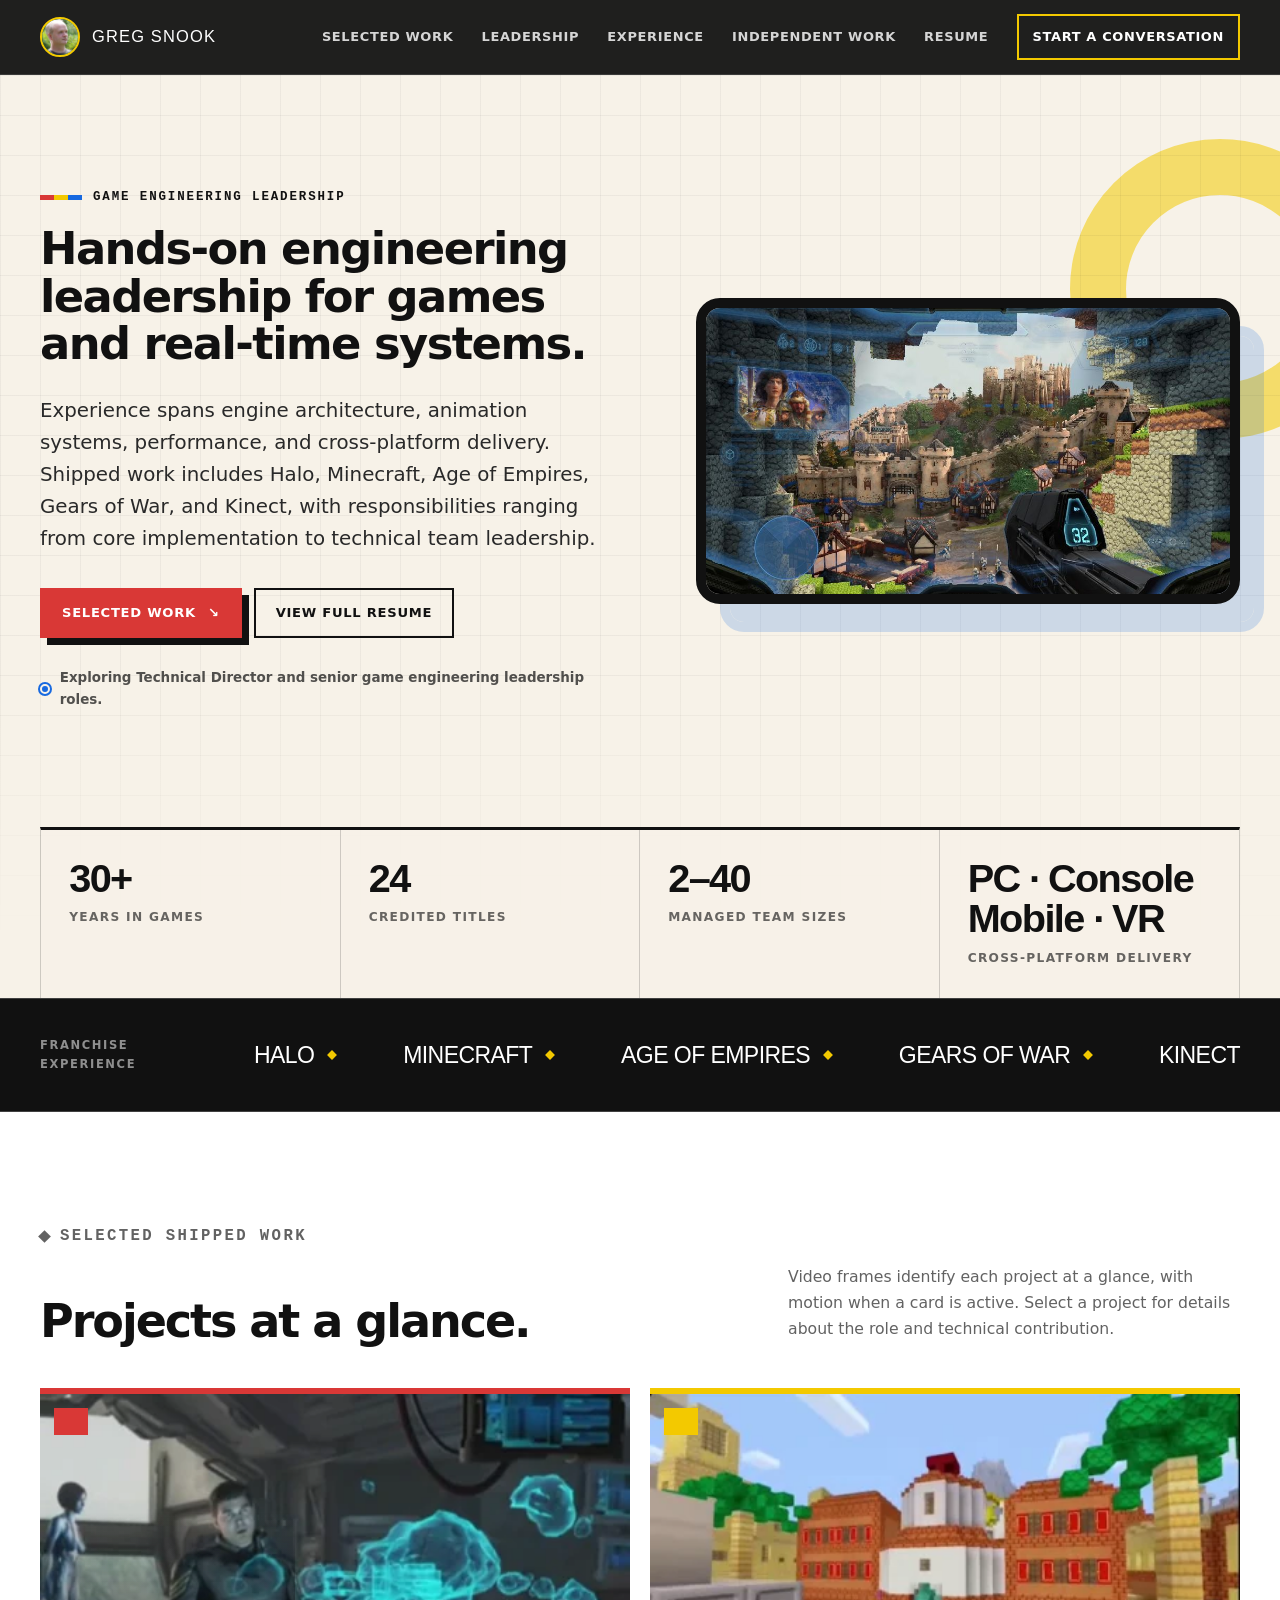
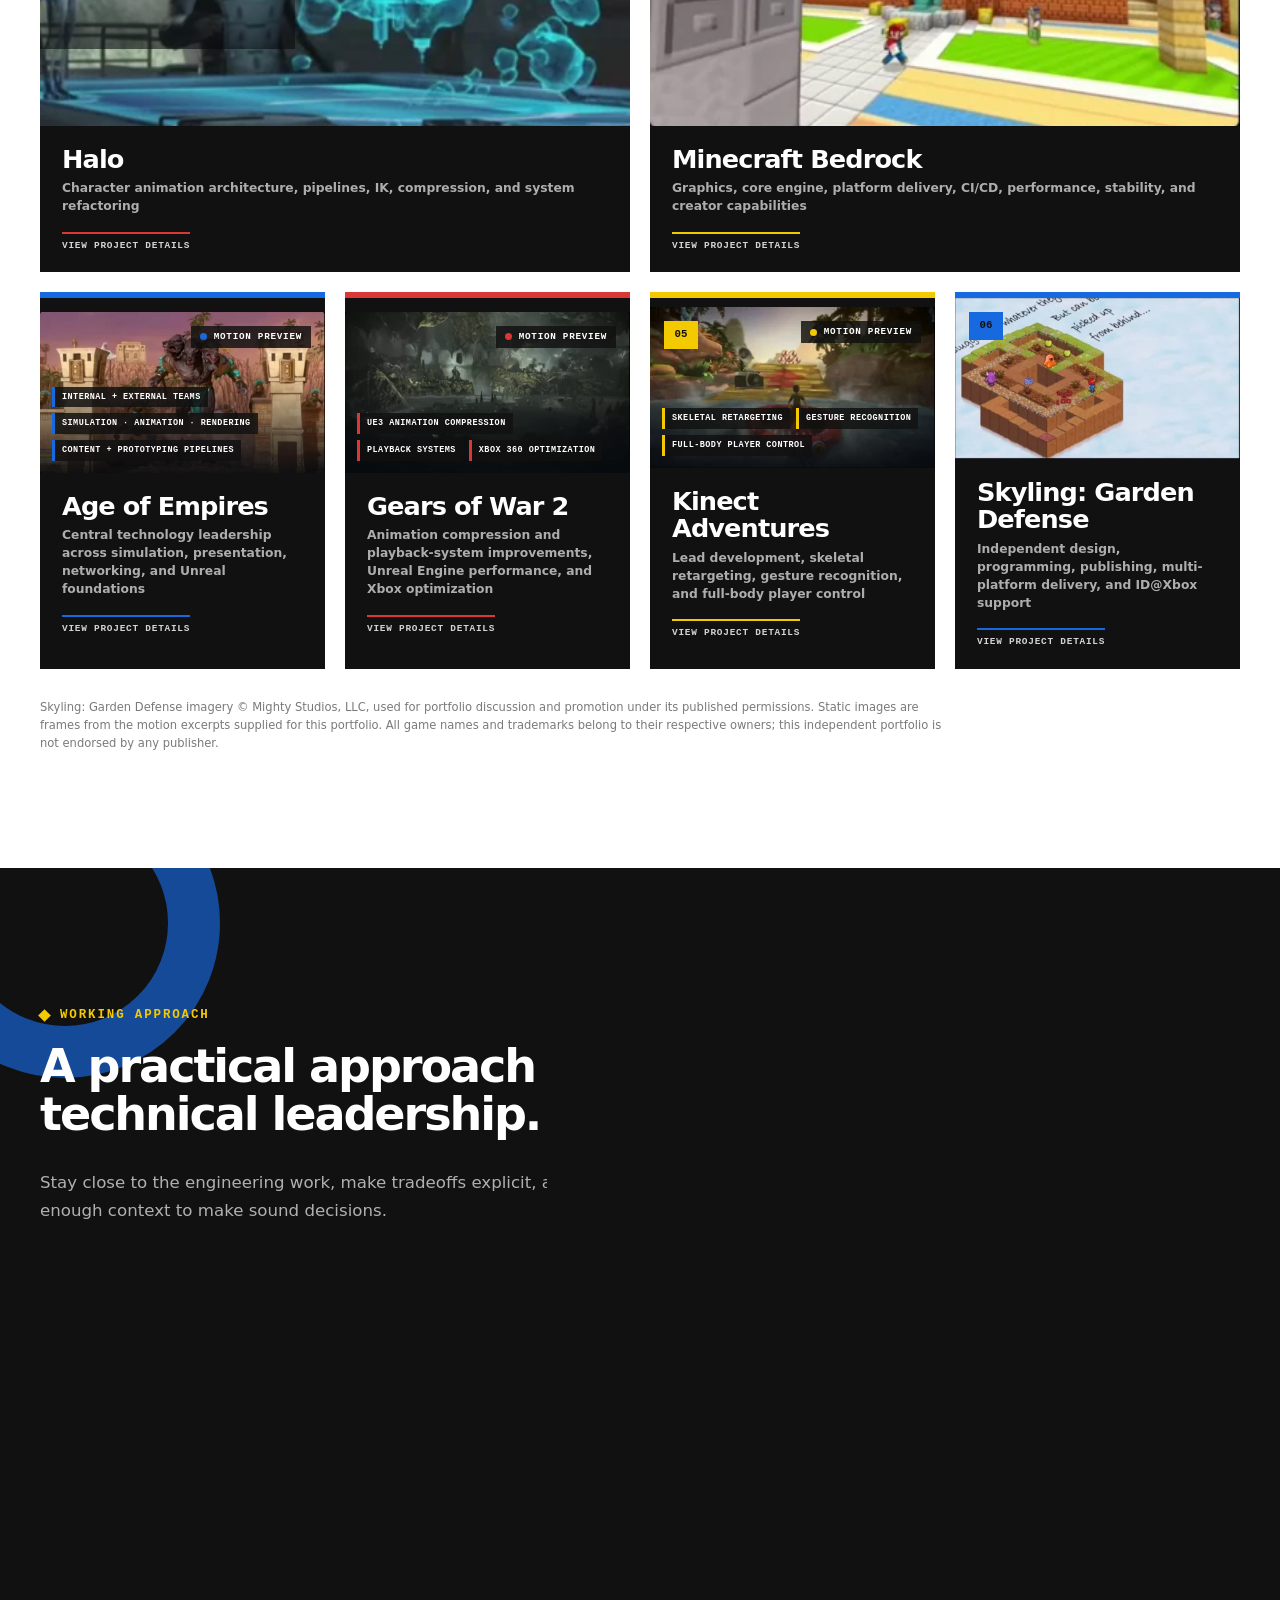
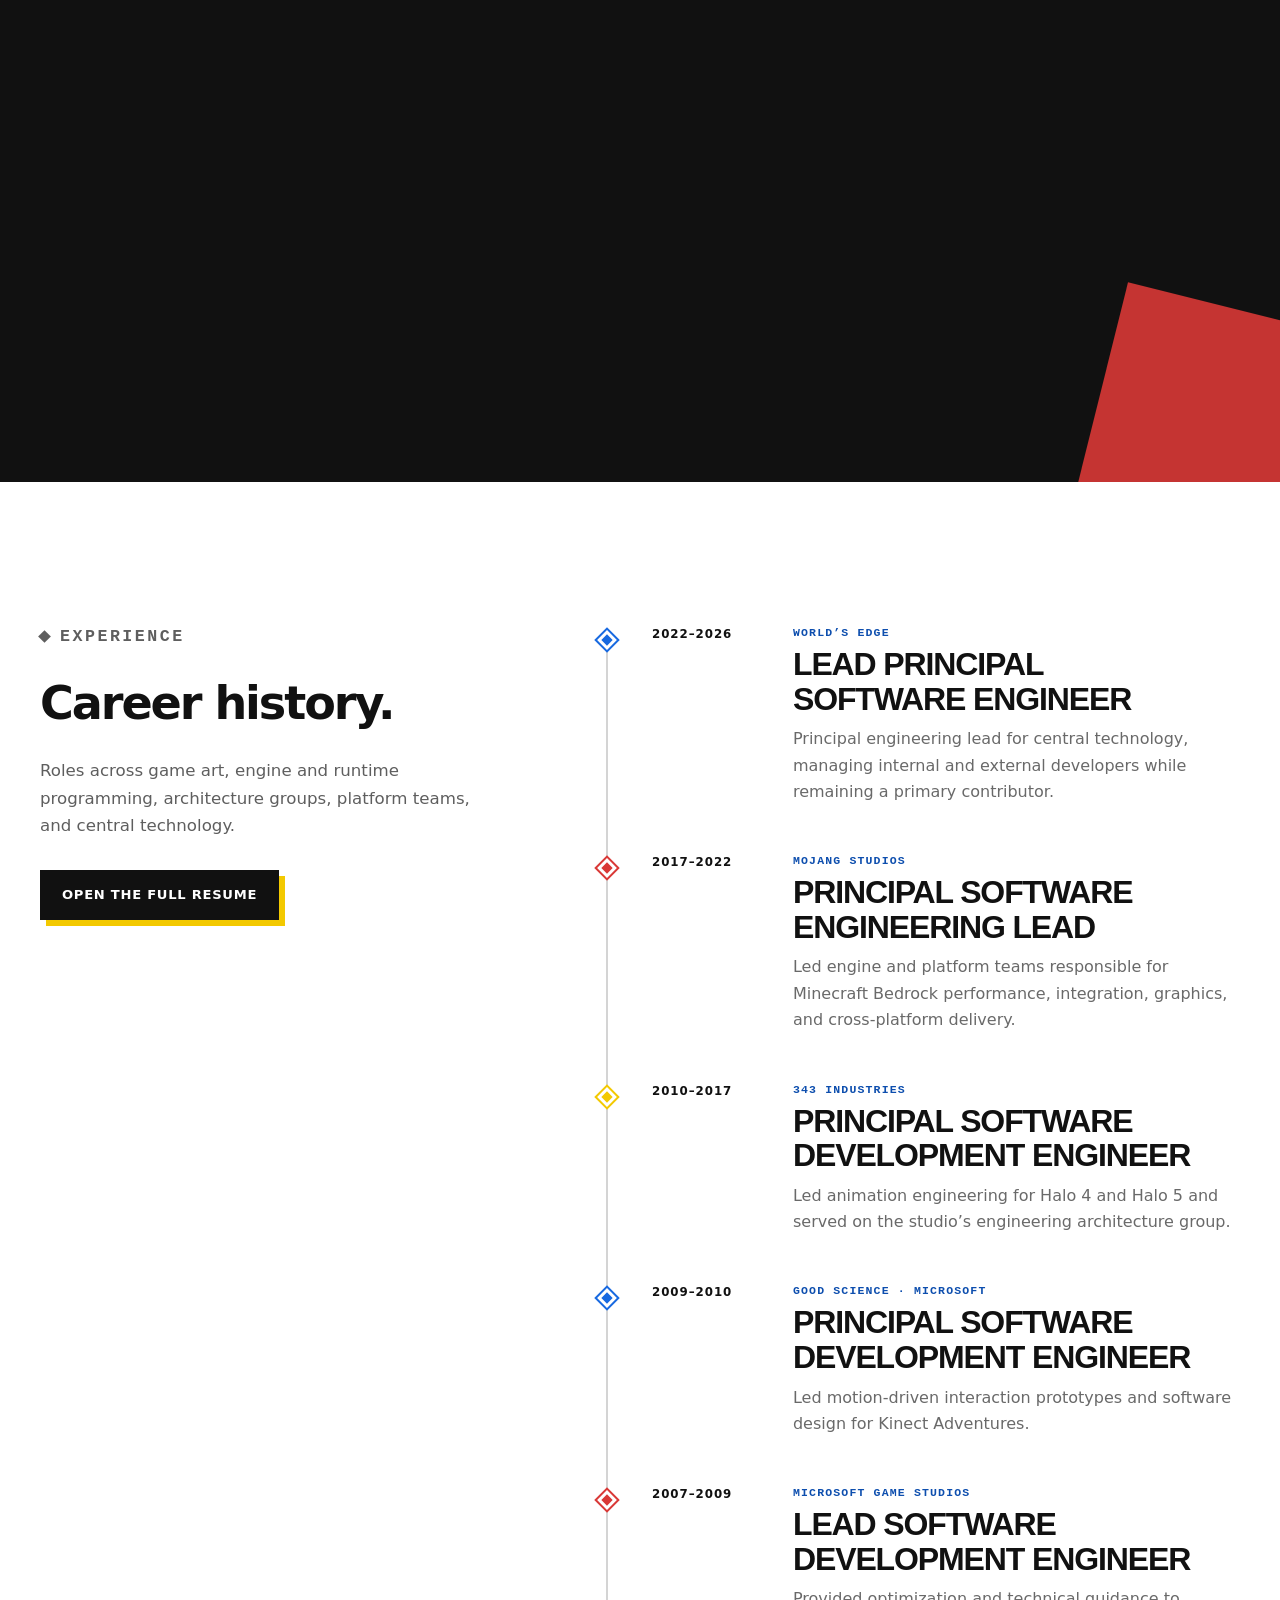
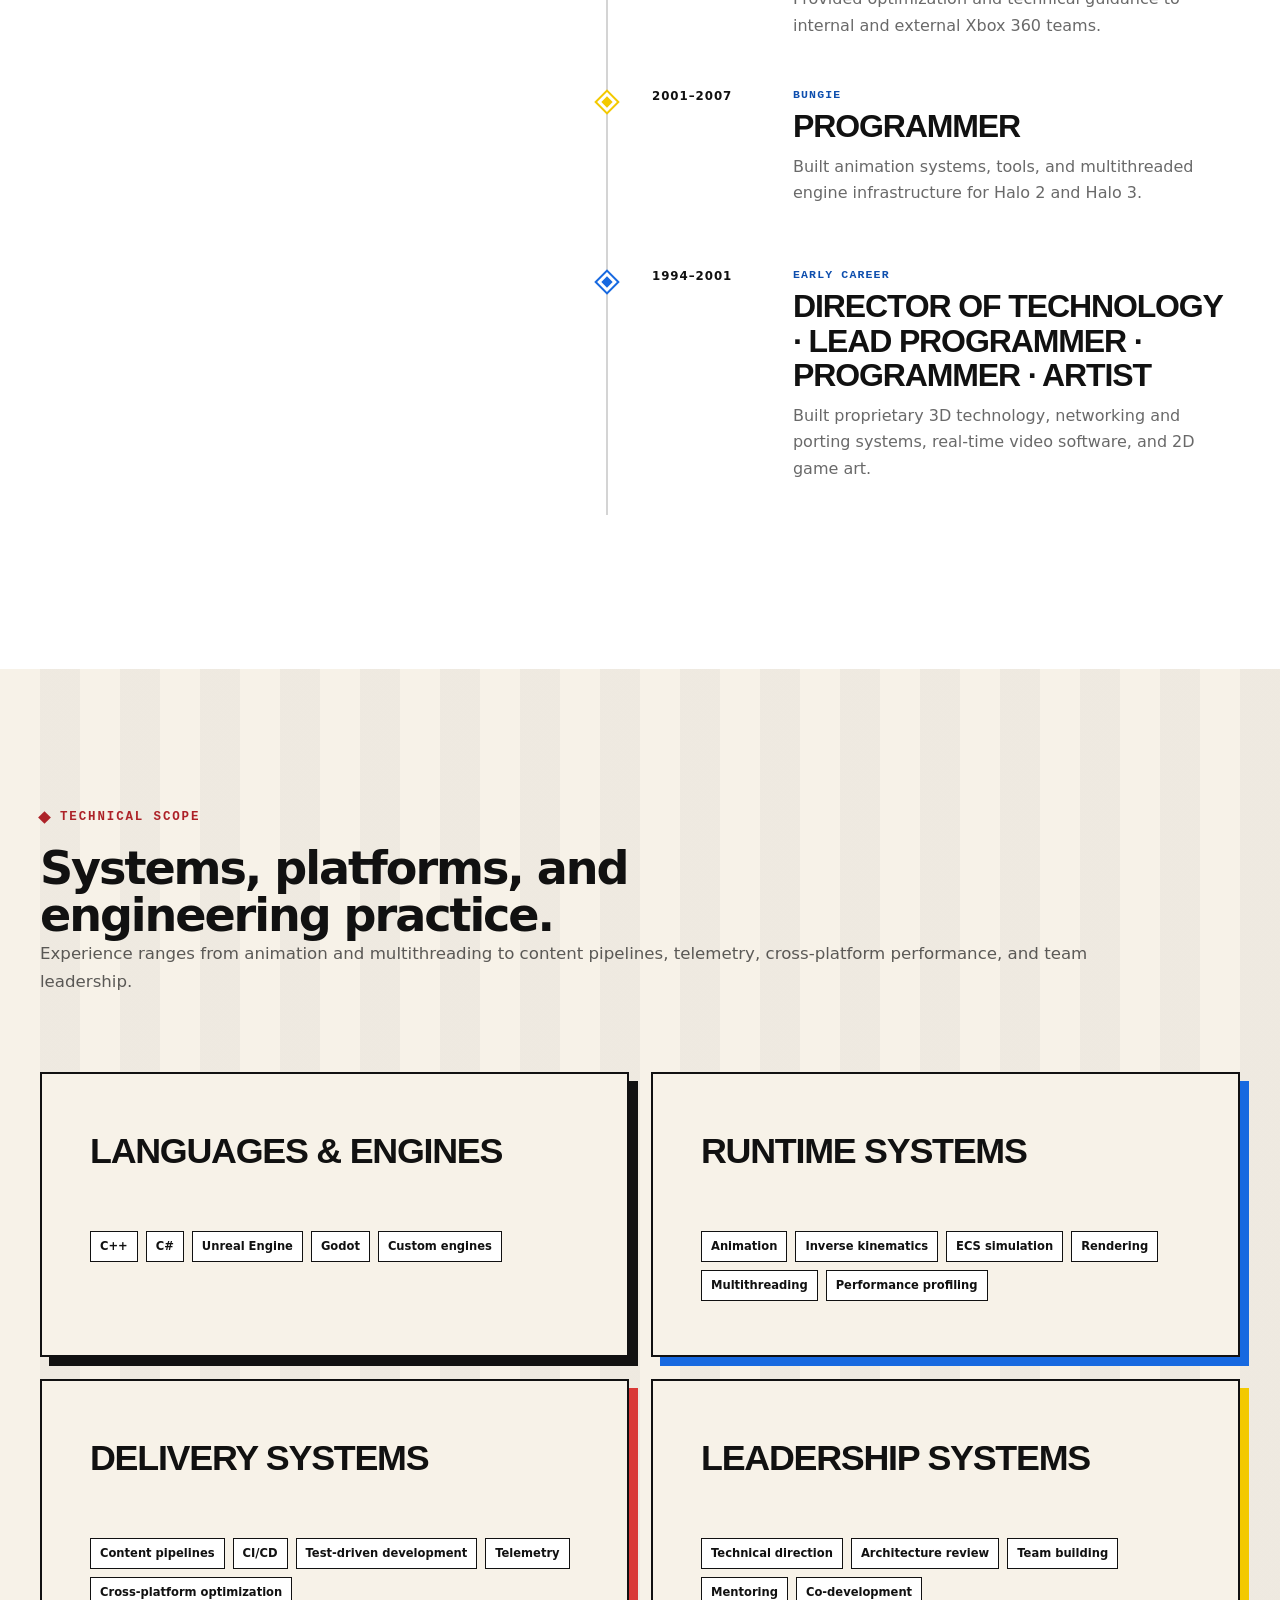
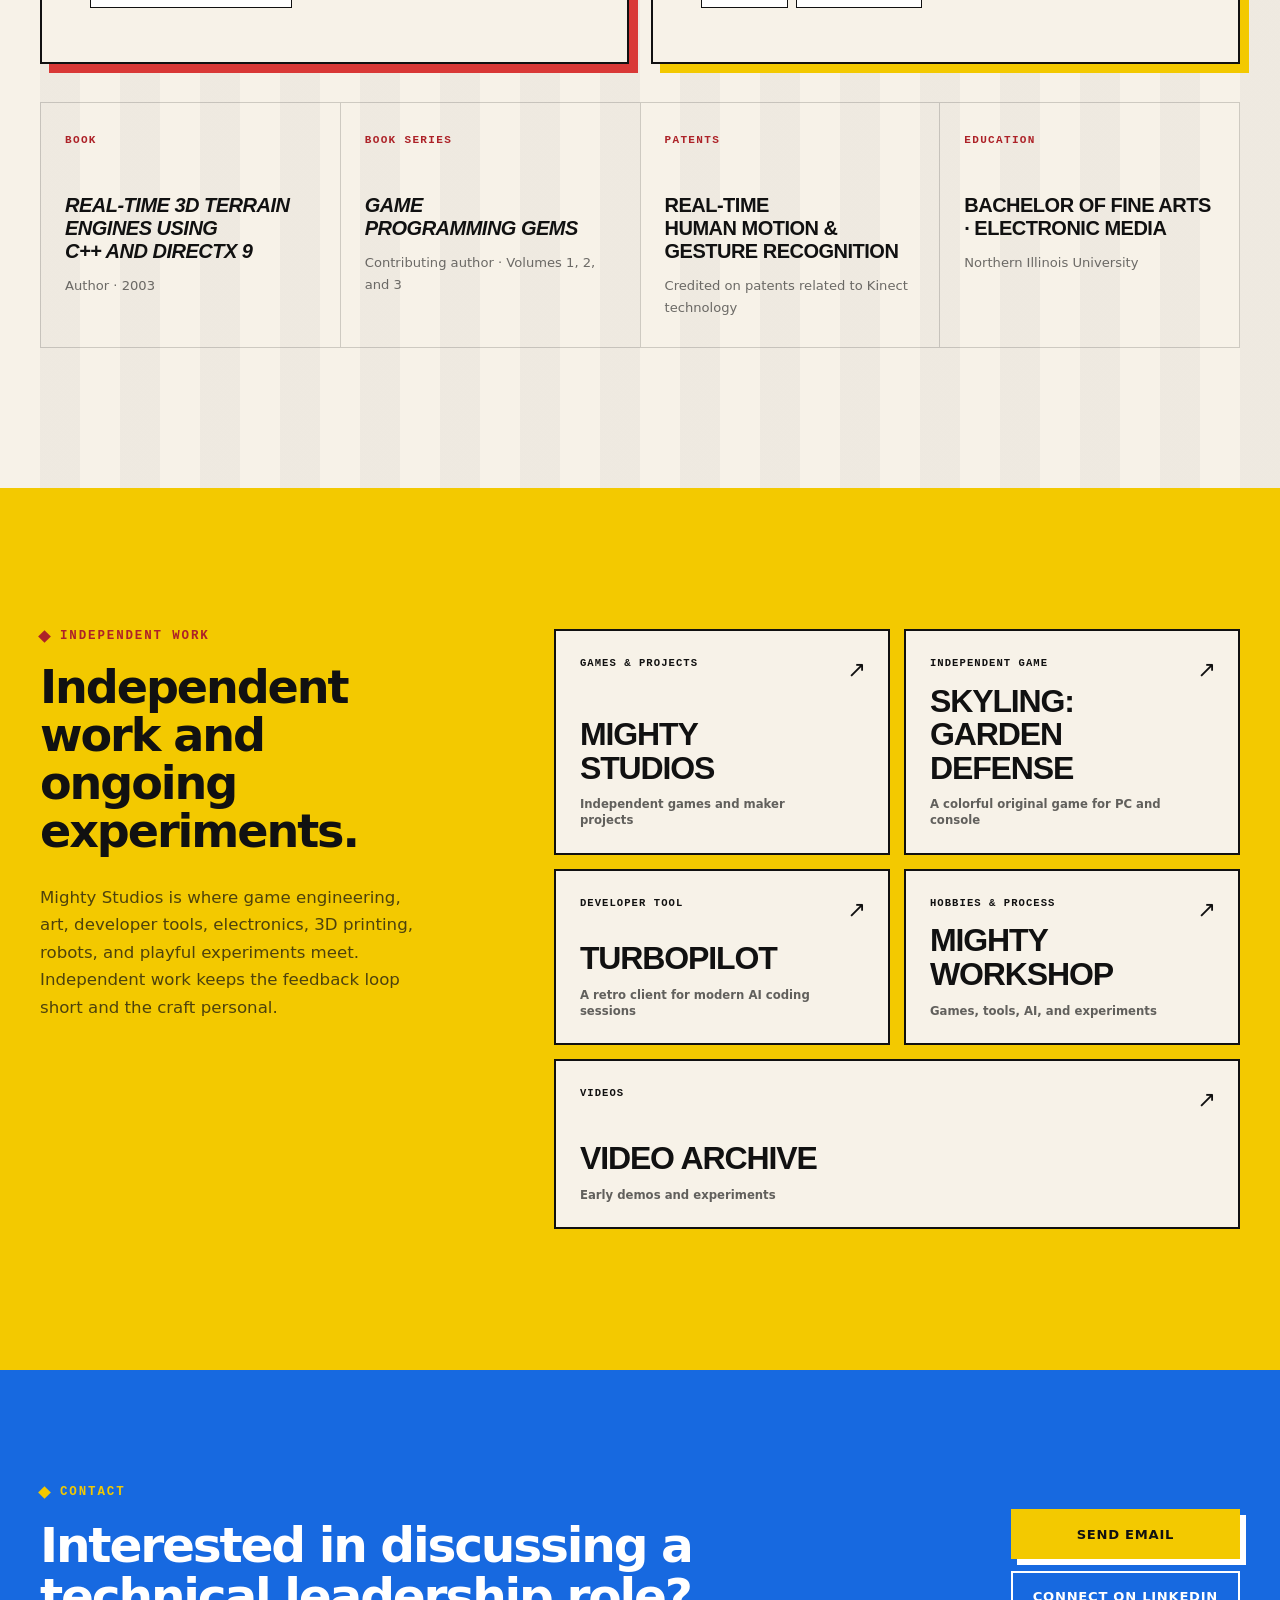
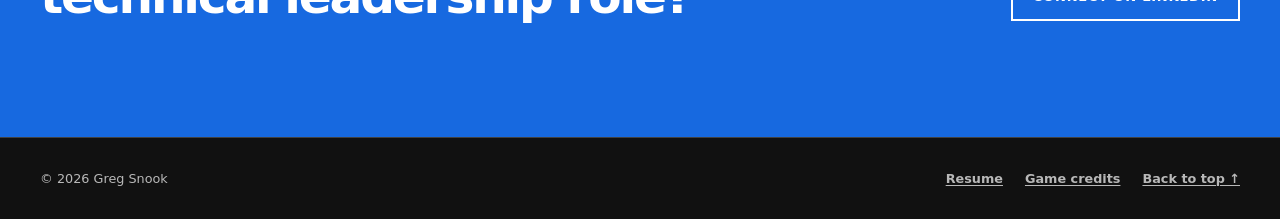
==== commit 125a55cd: "update to links and added AI experience" ====
--- a/index.html
+++ b/index.html
@@ -182,12 +182,11 @@
                   class="credit-video"
                   muted
                   playsinline
+                  loop
                   preload="none"
                   poster="assets/credits/halo-project-frame.webp"
                   aria-hidden="true"
                   data-src="assets/halo_segm.webm"
-                  data-start="0"
-                  data-end="12"
                 ></video>
                 <span class="credit-highlights" aria-hidden="true">
                   <span>Locomotion and full-body IK</span>
@@ -227,12 +226,11 @@
                   class="credit-video"
                   muted
                   playsinline
+                  loop
                   preload="none"
                   poster="assets/credits/minecraft-project-frame.webp"
                   aria-hidden="true"
                   data-src="assets/minecraft_segm.webm"
-                  data-start="0"
-                  data-end="12"
                 ></video>
                 <span class="credit-highlights" aria-hidden="true">
                   <span>Monthly live updates</span>
@@ -272,12 +270,11 @@
                   class="credit-video"
                   muted
                   playsinline
+                  loop
                   preload="none"
                   poster="assets/credits/age-of-empires-project-frame.webp"
                   aria-hidden="true"
                   data-src="assets/age_segm.webm"
-                  data-start="0"
-                  data-end="12"
                 ></video>
                 <span class="credit-highlights" aria-hidden="true">
                   <span>Internal + external teams</span>
@@ -317,12 +314,11 @@
                   class="credit-video"
                   muted
                   playsinline
+                  loop
                   preload="none"
                   poster="assets/credits/gears-of-war-2-project-frame.webp"
                   aria-hidden="true"
                   data-src="assets/gears_segm.webm"
-                  data-start="0"
-                  data-end="12"
                 ></video>
                 <span class="credit-highlights" aria-hidden="true">
                   <span>UE3 animation compression</span>
@@ -362,12 +358,11 @@
                   class="credit-video"
                   muted
                   playsinline
+                  loop
                   preload="none"
                   poster="assets/credits/kinect-adventures-project-frame.webp"
                   aria-hidden="true"
                   data-src="assets/kinect_segm.webm"
-                  data-start="0"
-                  data-end="12"
                 ></video>
                 <span class="credit-highlights" aria-hidden="true">
                   <span>Skeletal retargeting</span>
@@ -407,12 +402,11 @@
                   class="credit-video"
                   muted
                   playsinline
+                  loop
                   preload="none"
                   poster="assets/credits/skyling-project-frame.webp"
                   aria-hidden="true"
                   data-src="assets/skyling_segm.webm"
-                  data-start="0"
-                  data-end="12"
                 ></video>
                 <span class="credit-highlights" aria-hidden="true">
                   <span>Game art + engineering</span>
@@ -926,7 +920,7 @@
             <span class="independent-description">A colorful original game for PC and console</span>
             <span aria-hidden="true">↗</span>
           </a>
-          <a class="independent-card reveal" href="https://github.com/mighty-studios/TurboPilot" target="_blank" rel="noreferrer">
+          <a class="independent-card reveal" href="https://github.com/mightystudios/TurboPilot" target="_blank" rel="noreferrer">
             <span class="independent-label">Developer tool</span>
             <strong>TurboPilot</strong>
             <span class="independent-description">A retro client for modern AI coding sessions</span>
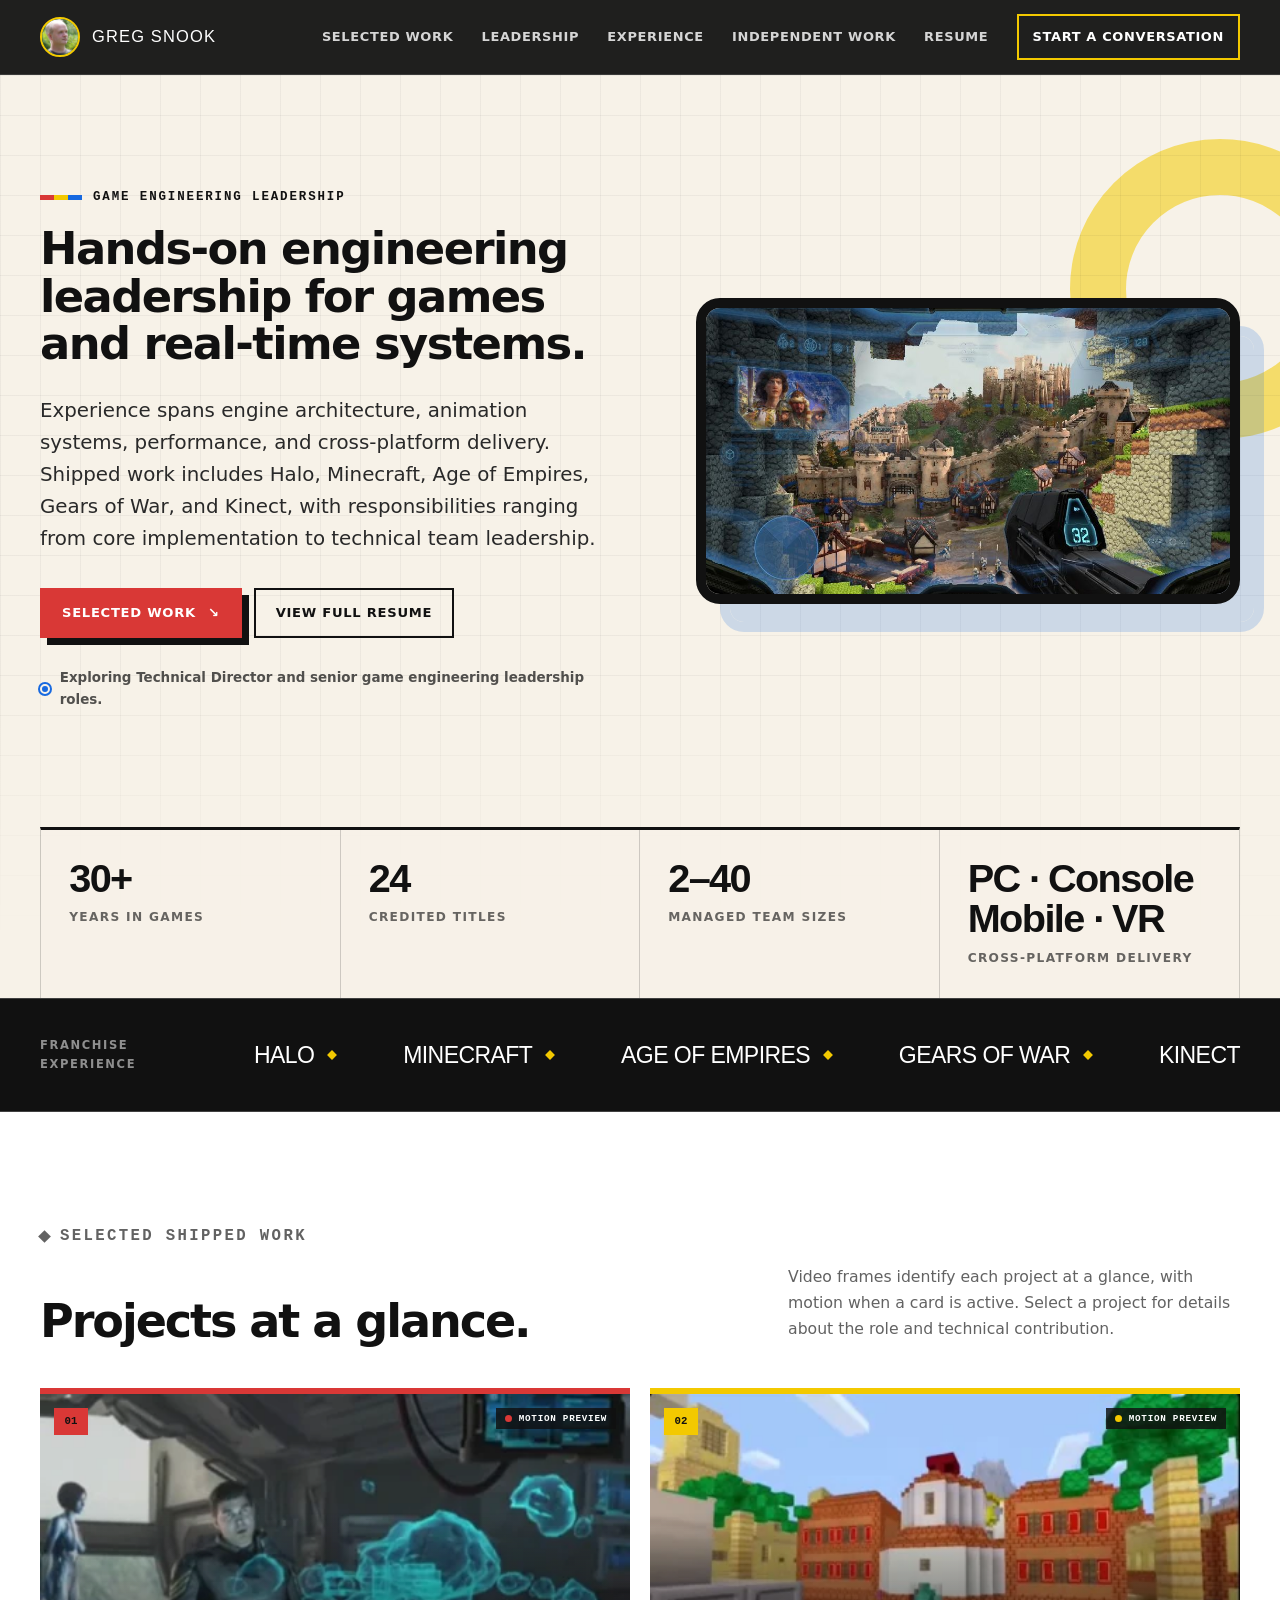
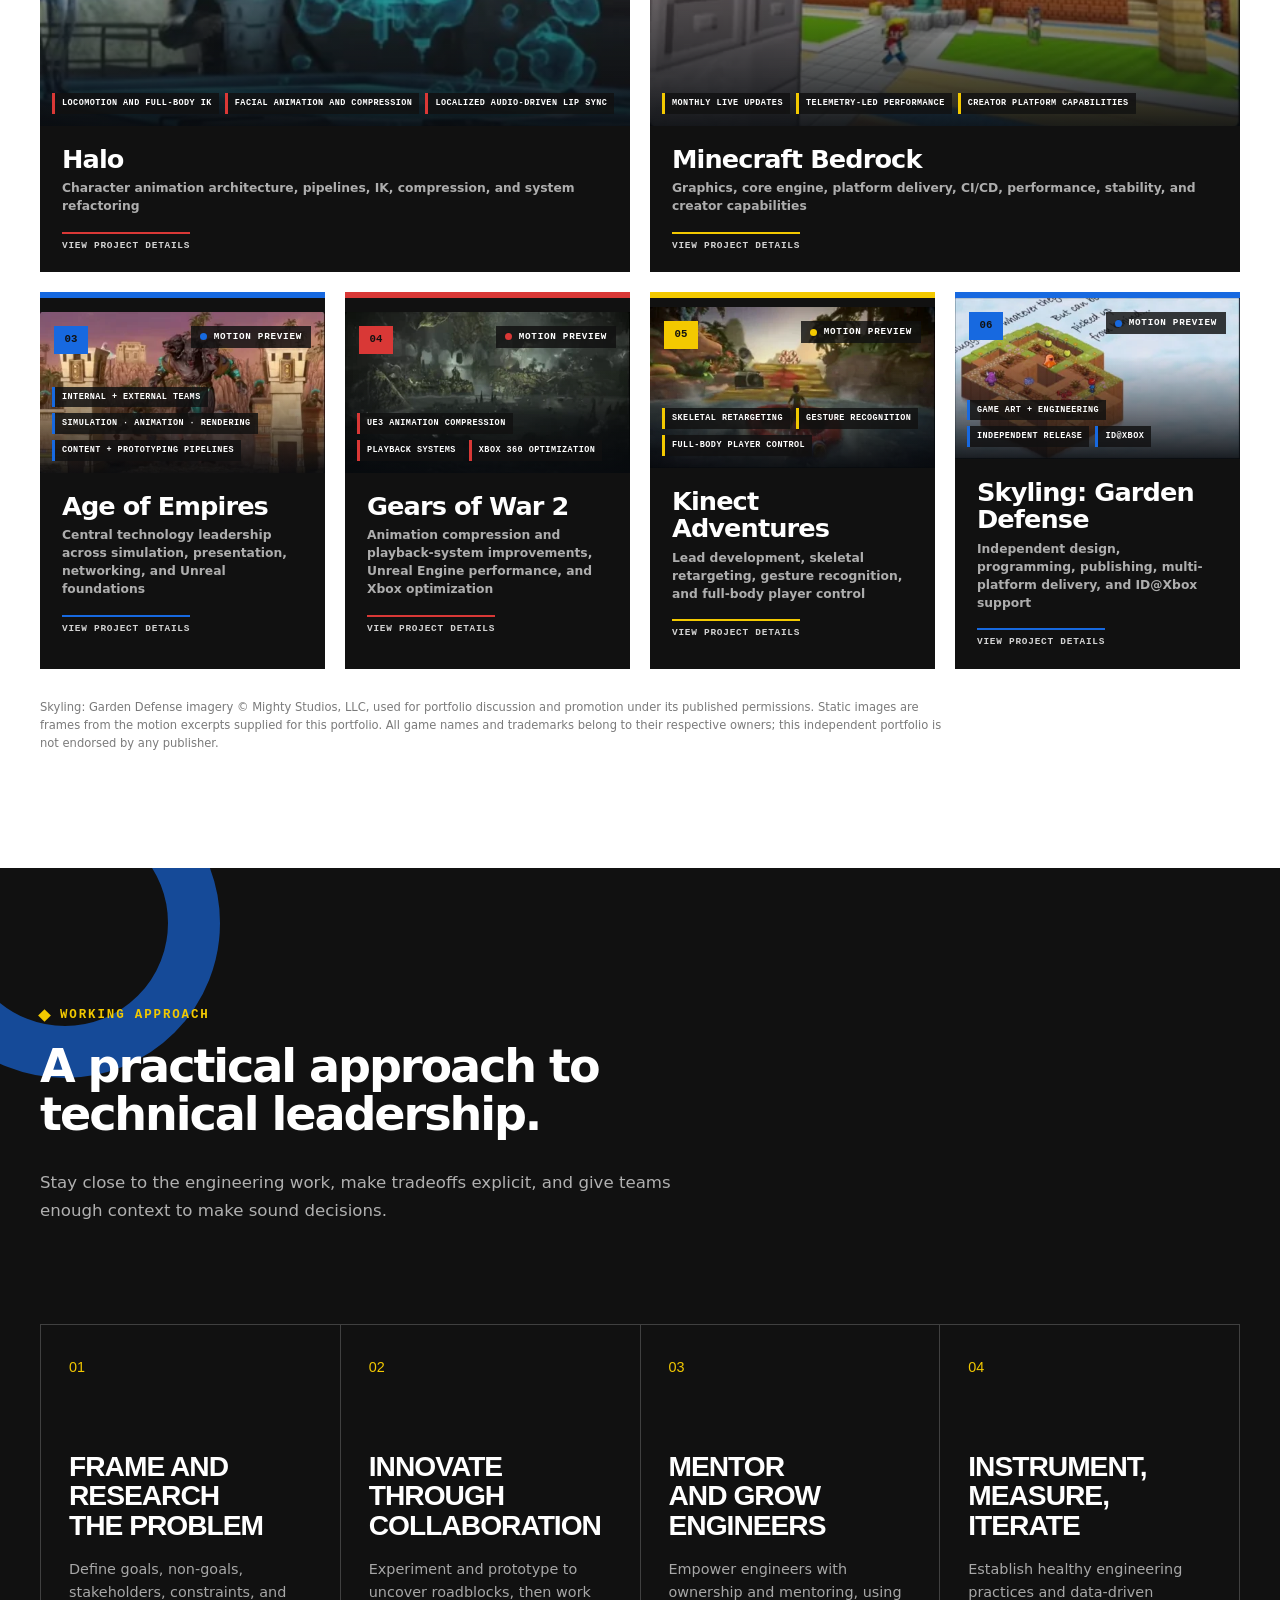
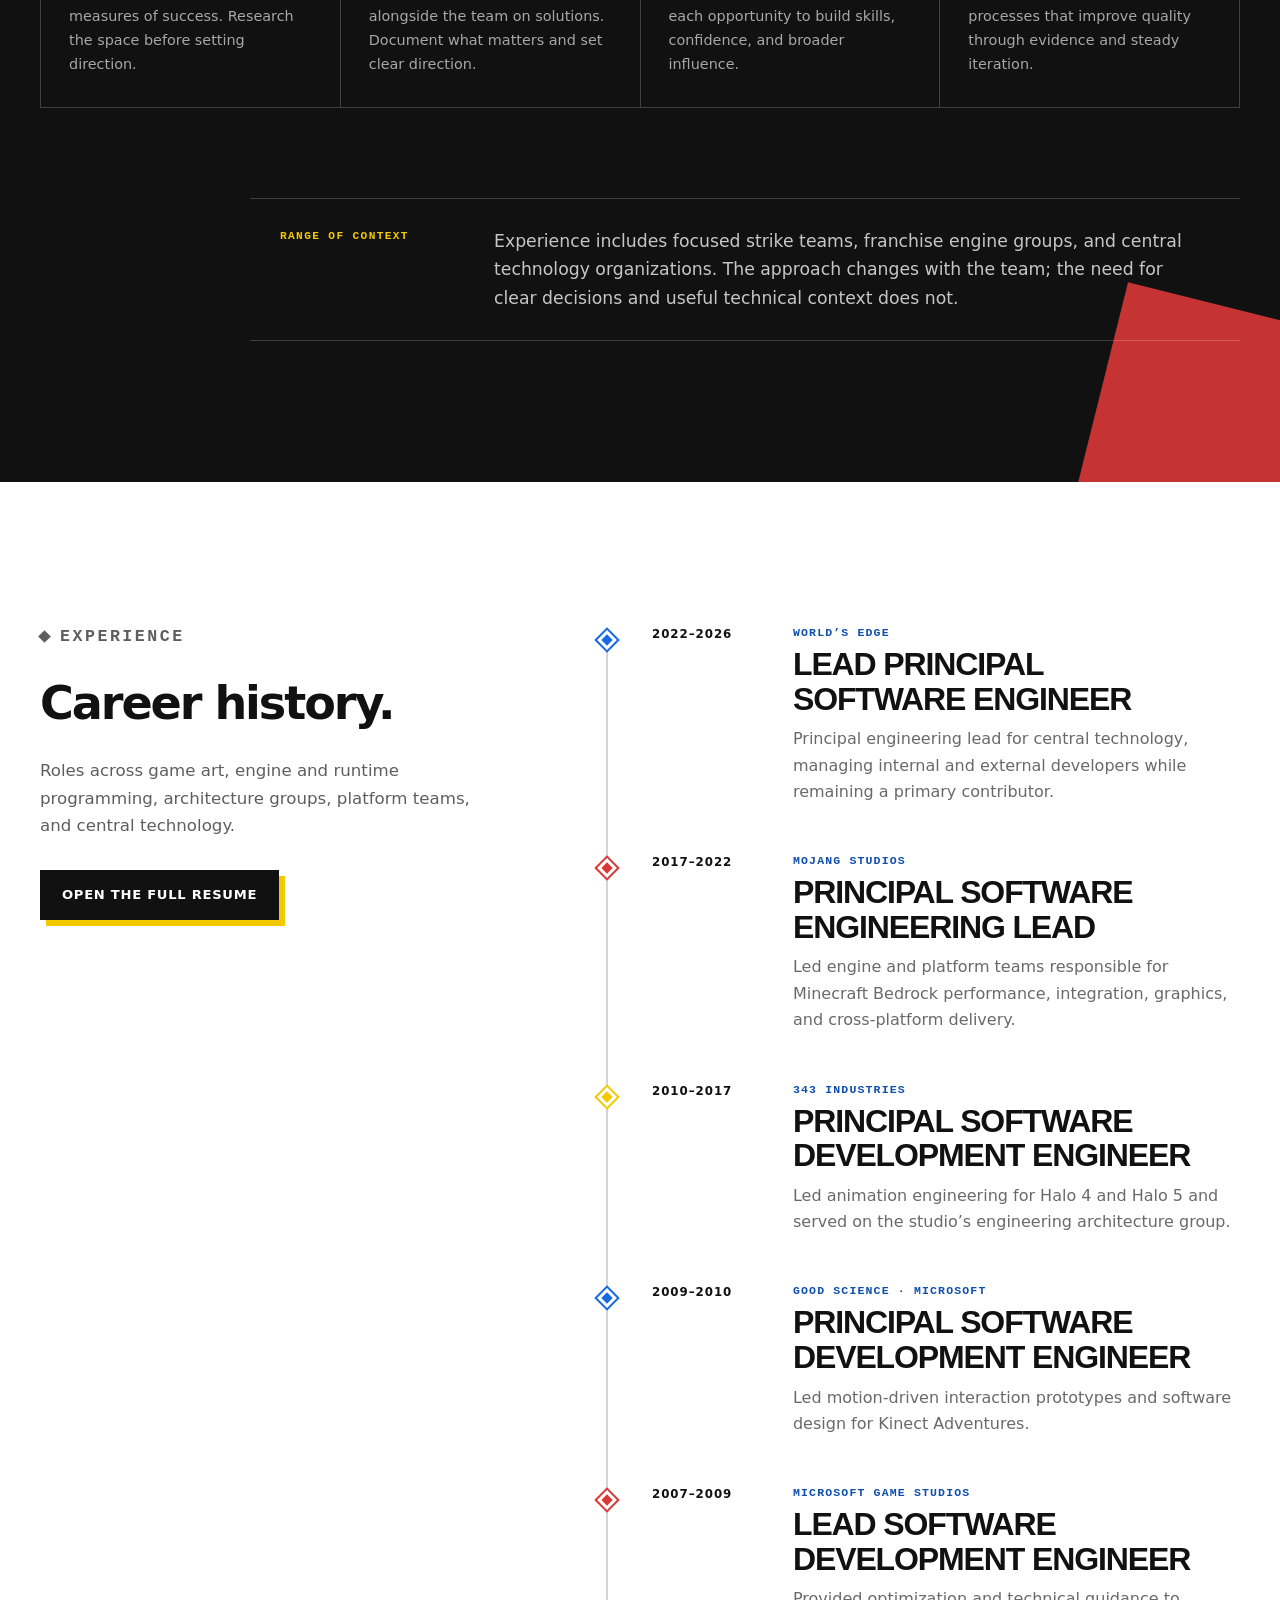
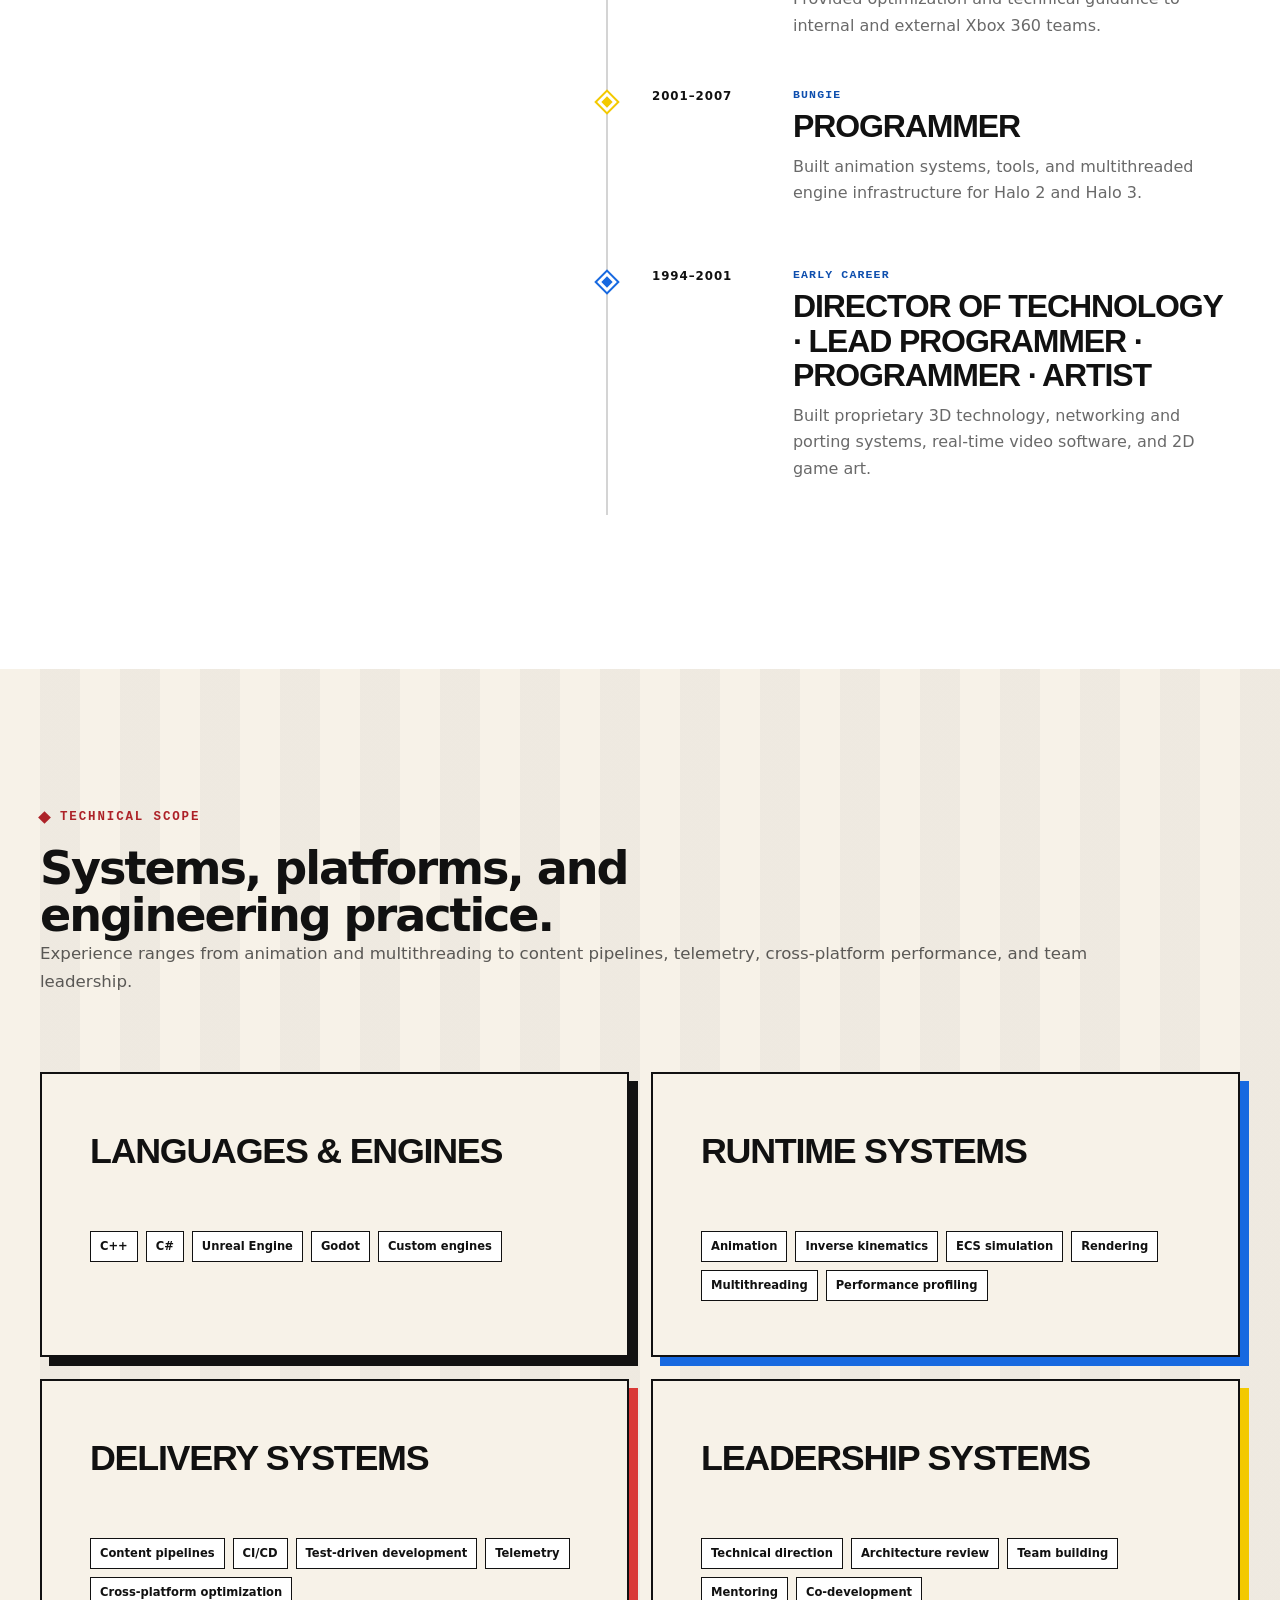
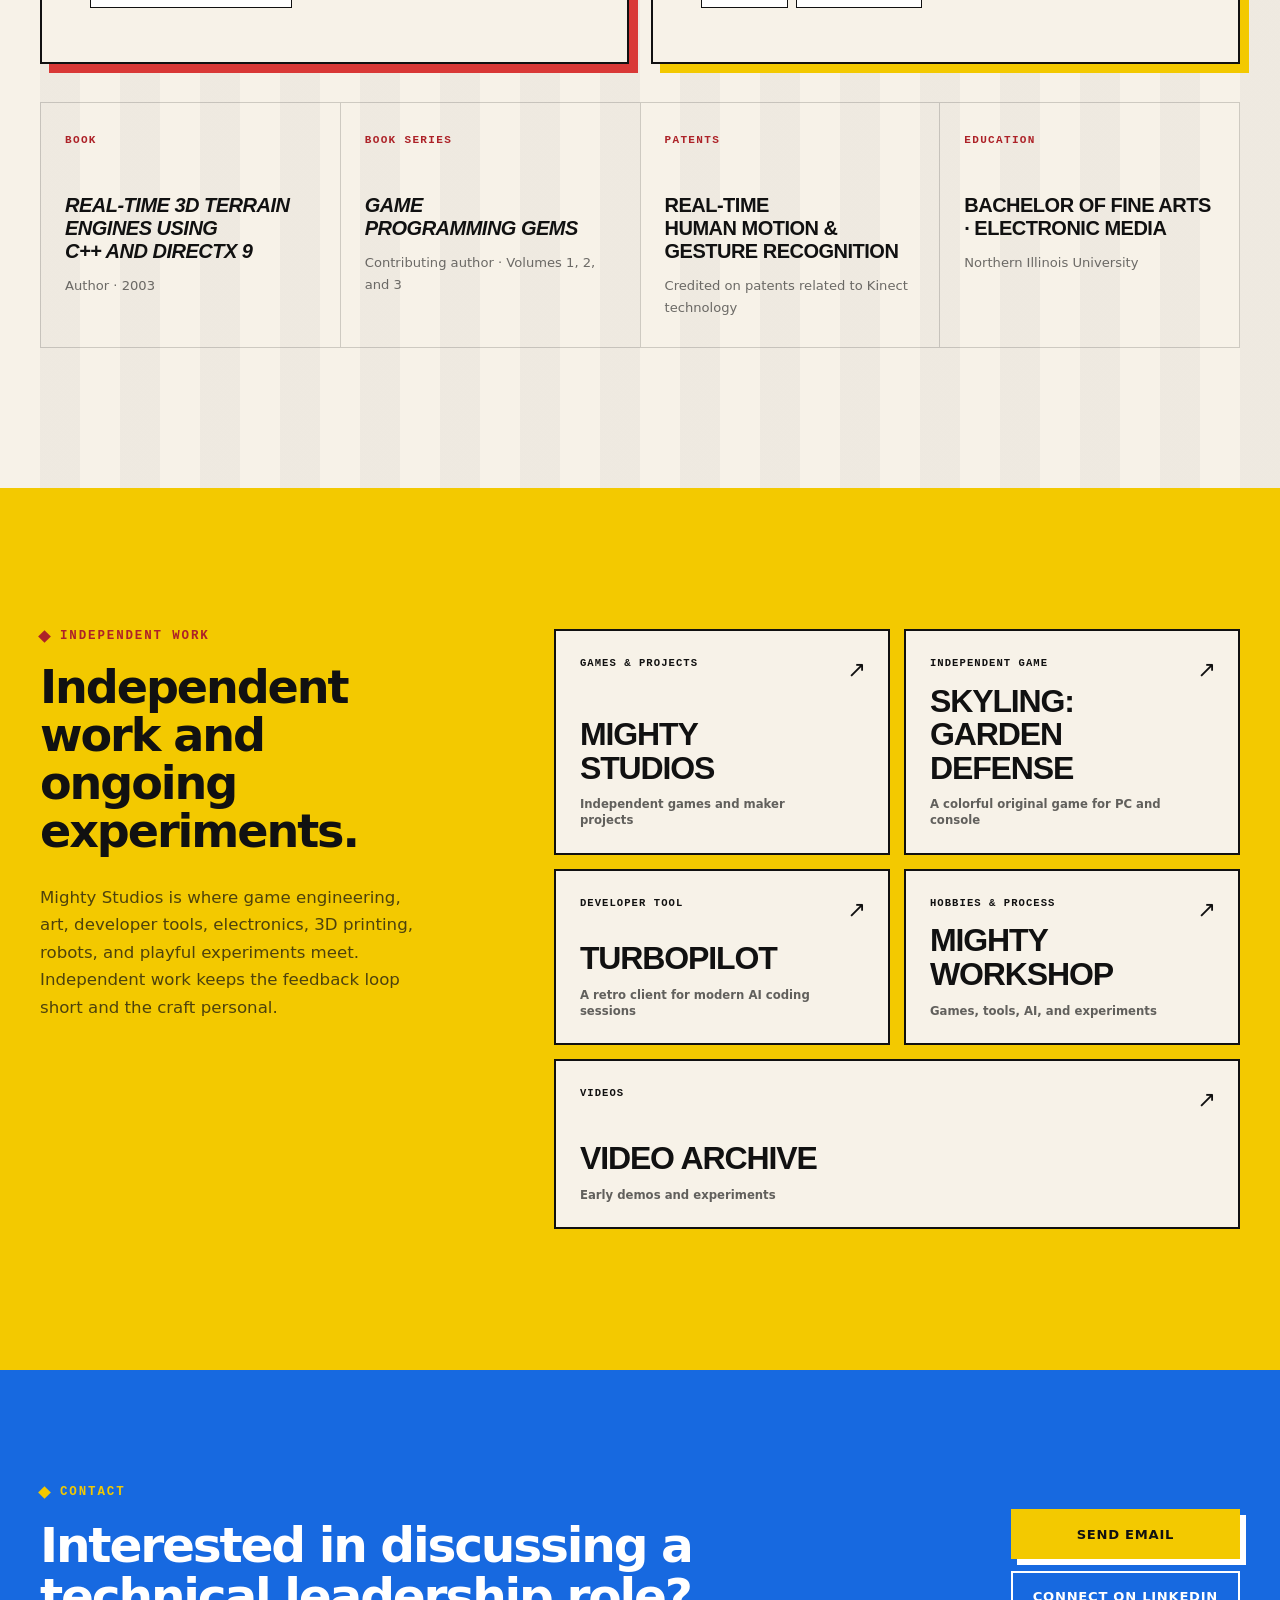
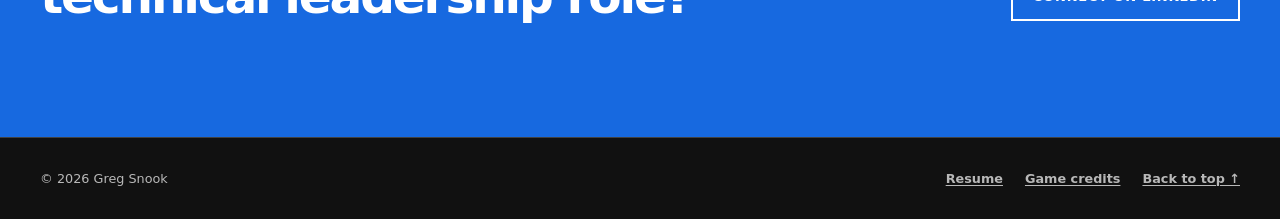
==== commit 4ea13815: "HTML updates for analytics" ====
--- a/index.html
+++ b/index.html
@@ -1,6 +1,15 @@
 <!doctype html>
 <html lang="en">
 <head>
+<!-- Google tag (gtag.js) -->
+<script async src="https://www.googletagmanager.com/gtag/js?id=G-6GWG5DMV7N"></script>
+<script>
+  window.dataLayer = window.dataLayer || [];
+  function gtag(){dataLayer.push(arguments);}
+  gtag('js', new Date());
+
+  gtag('config', 'G-6GWG5DMV7N');
+</script>
   <meta charset="utf-8">
   <meta name="viewport" content="width=device-width, initial-scale=1">
   <meta name="description" content="Greg Snook is a hands-on game technology and engineering leader with three decades of experience across Halo, Minecraft, Age of Empires, Gears of War, and Kinect.">
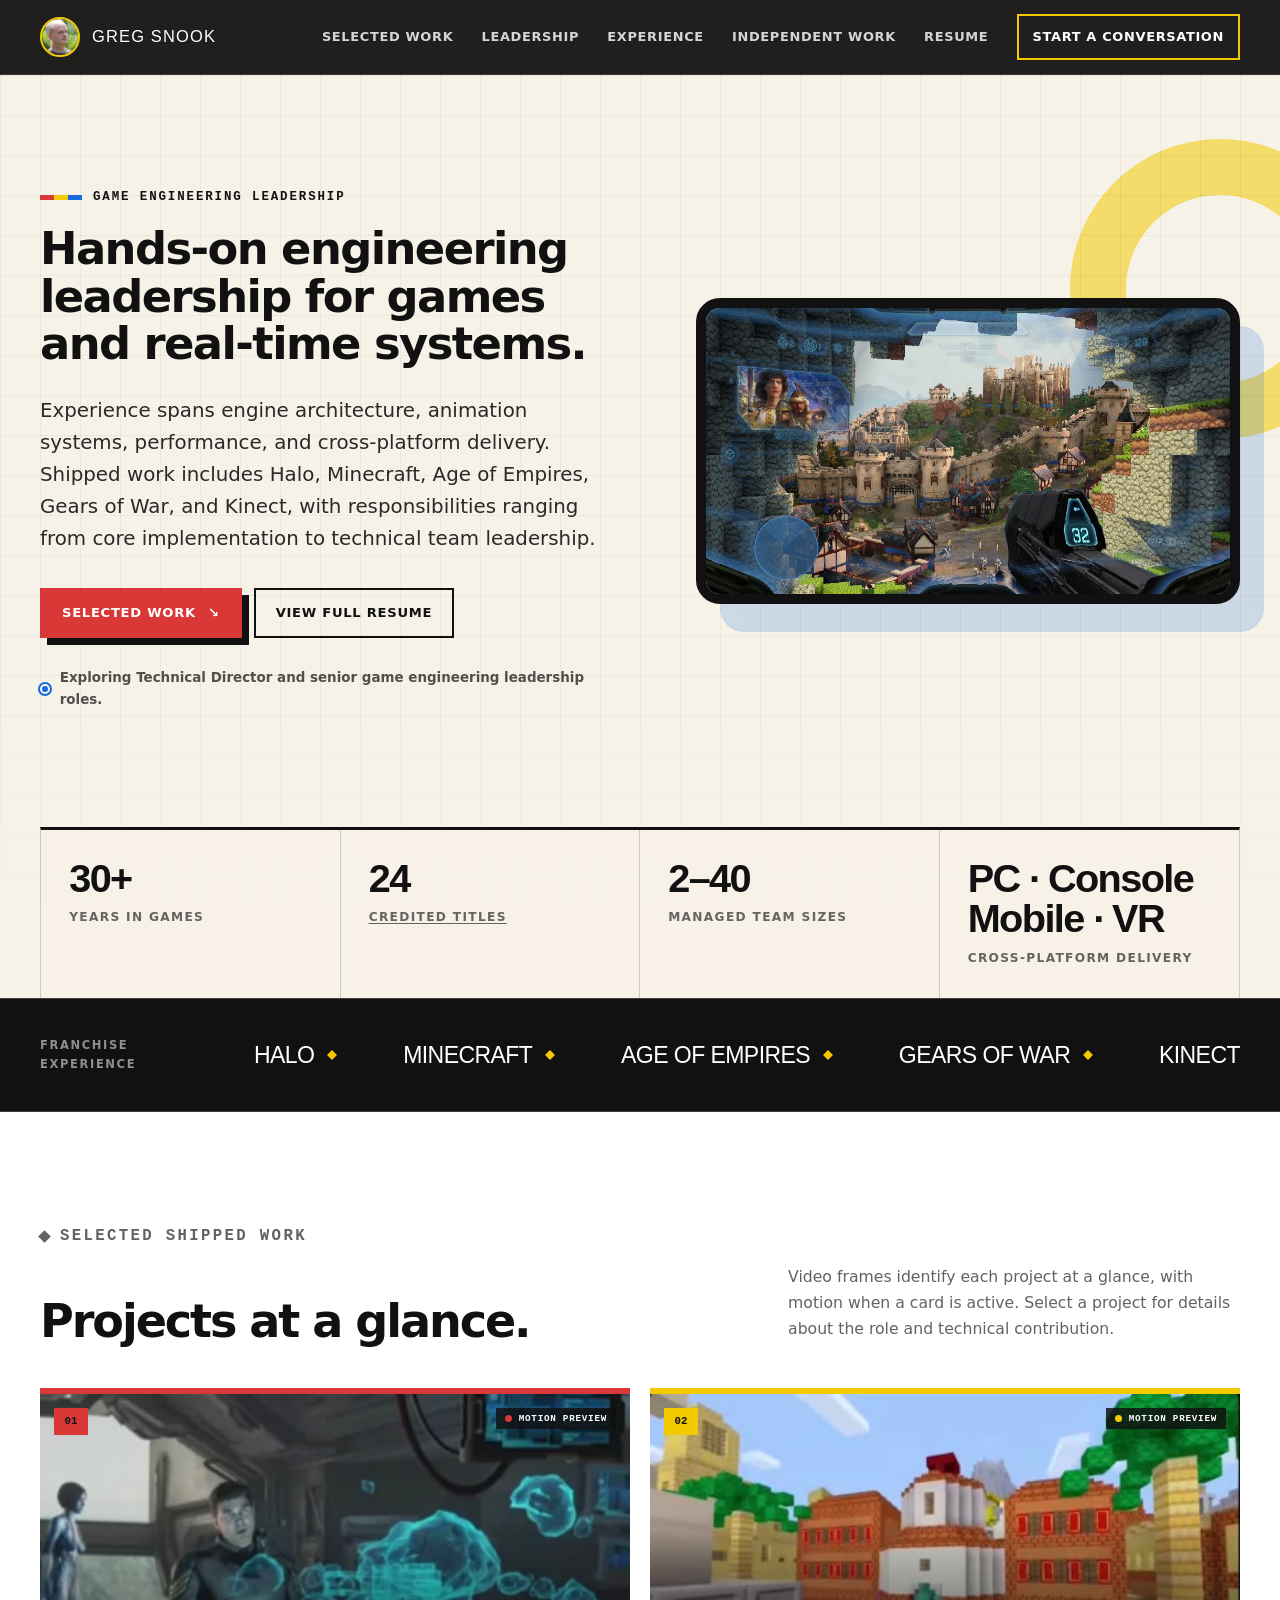
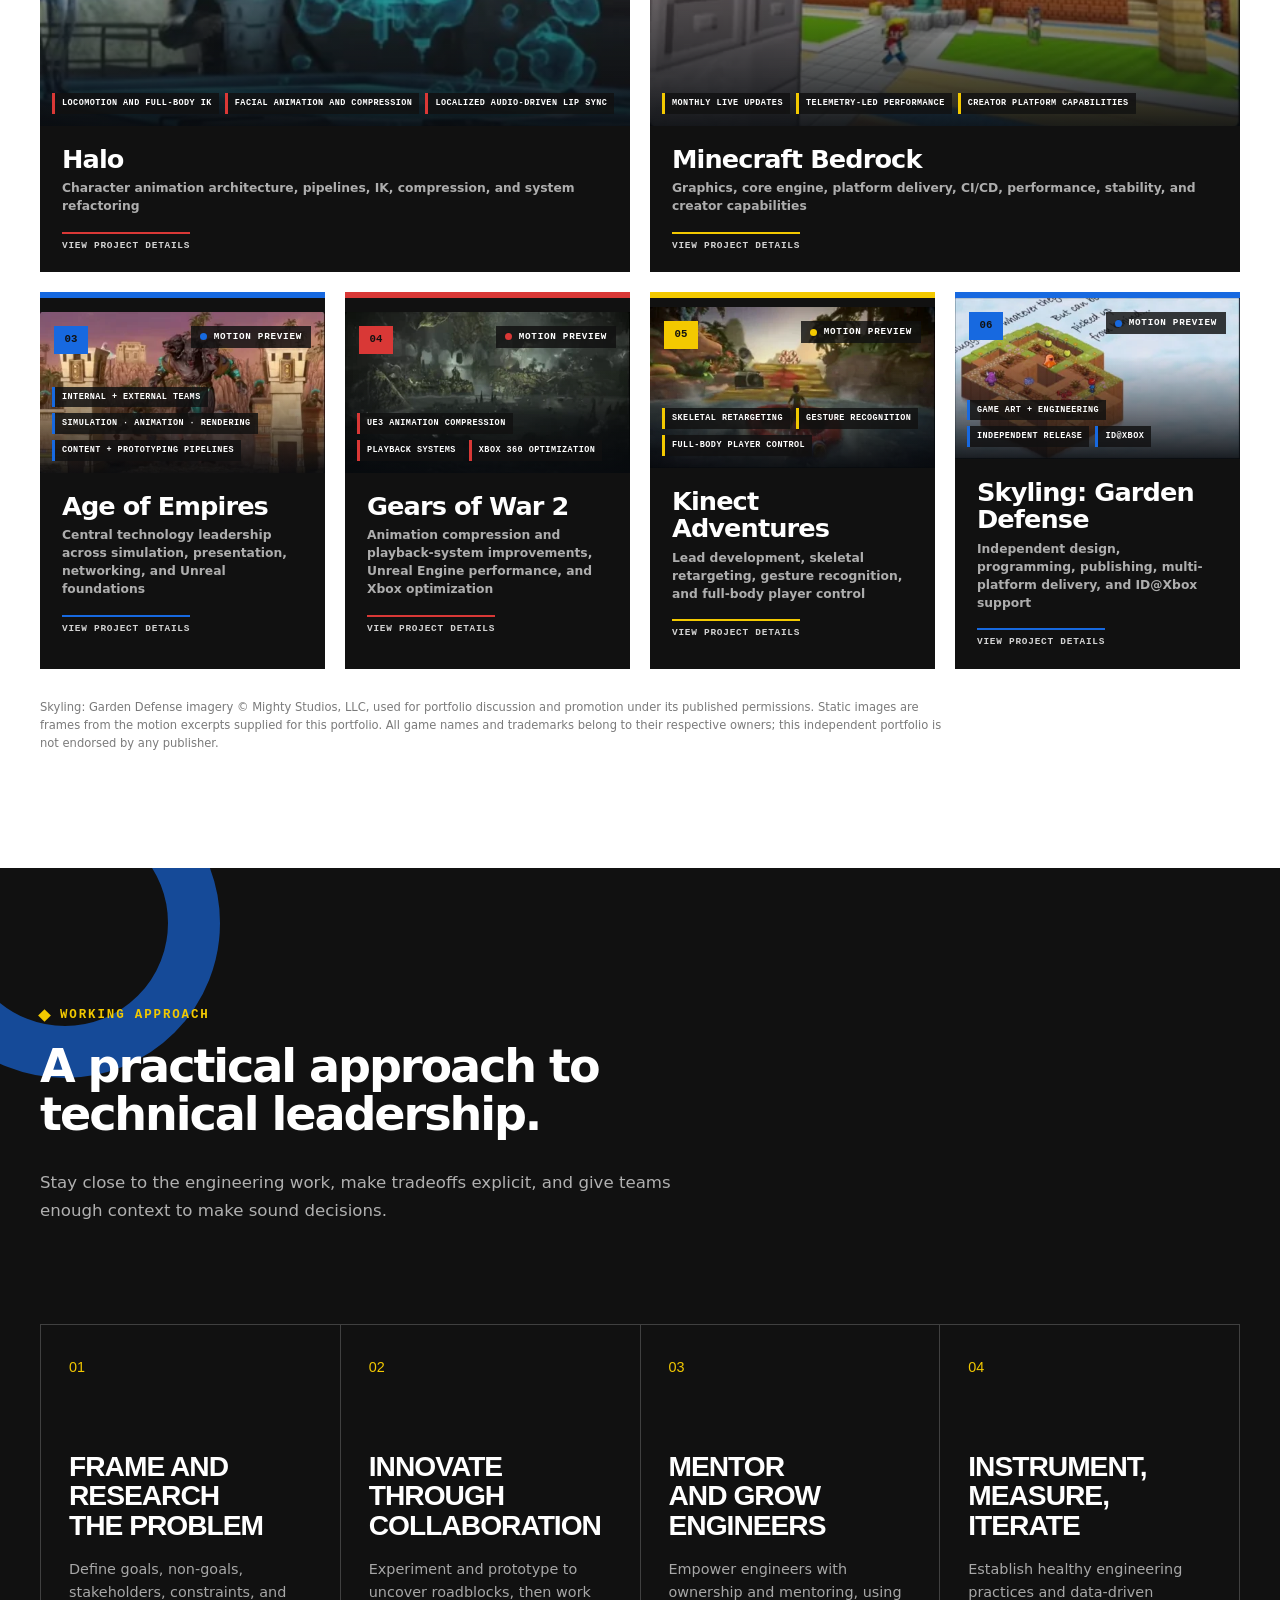
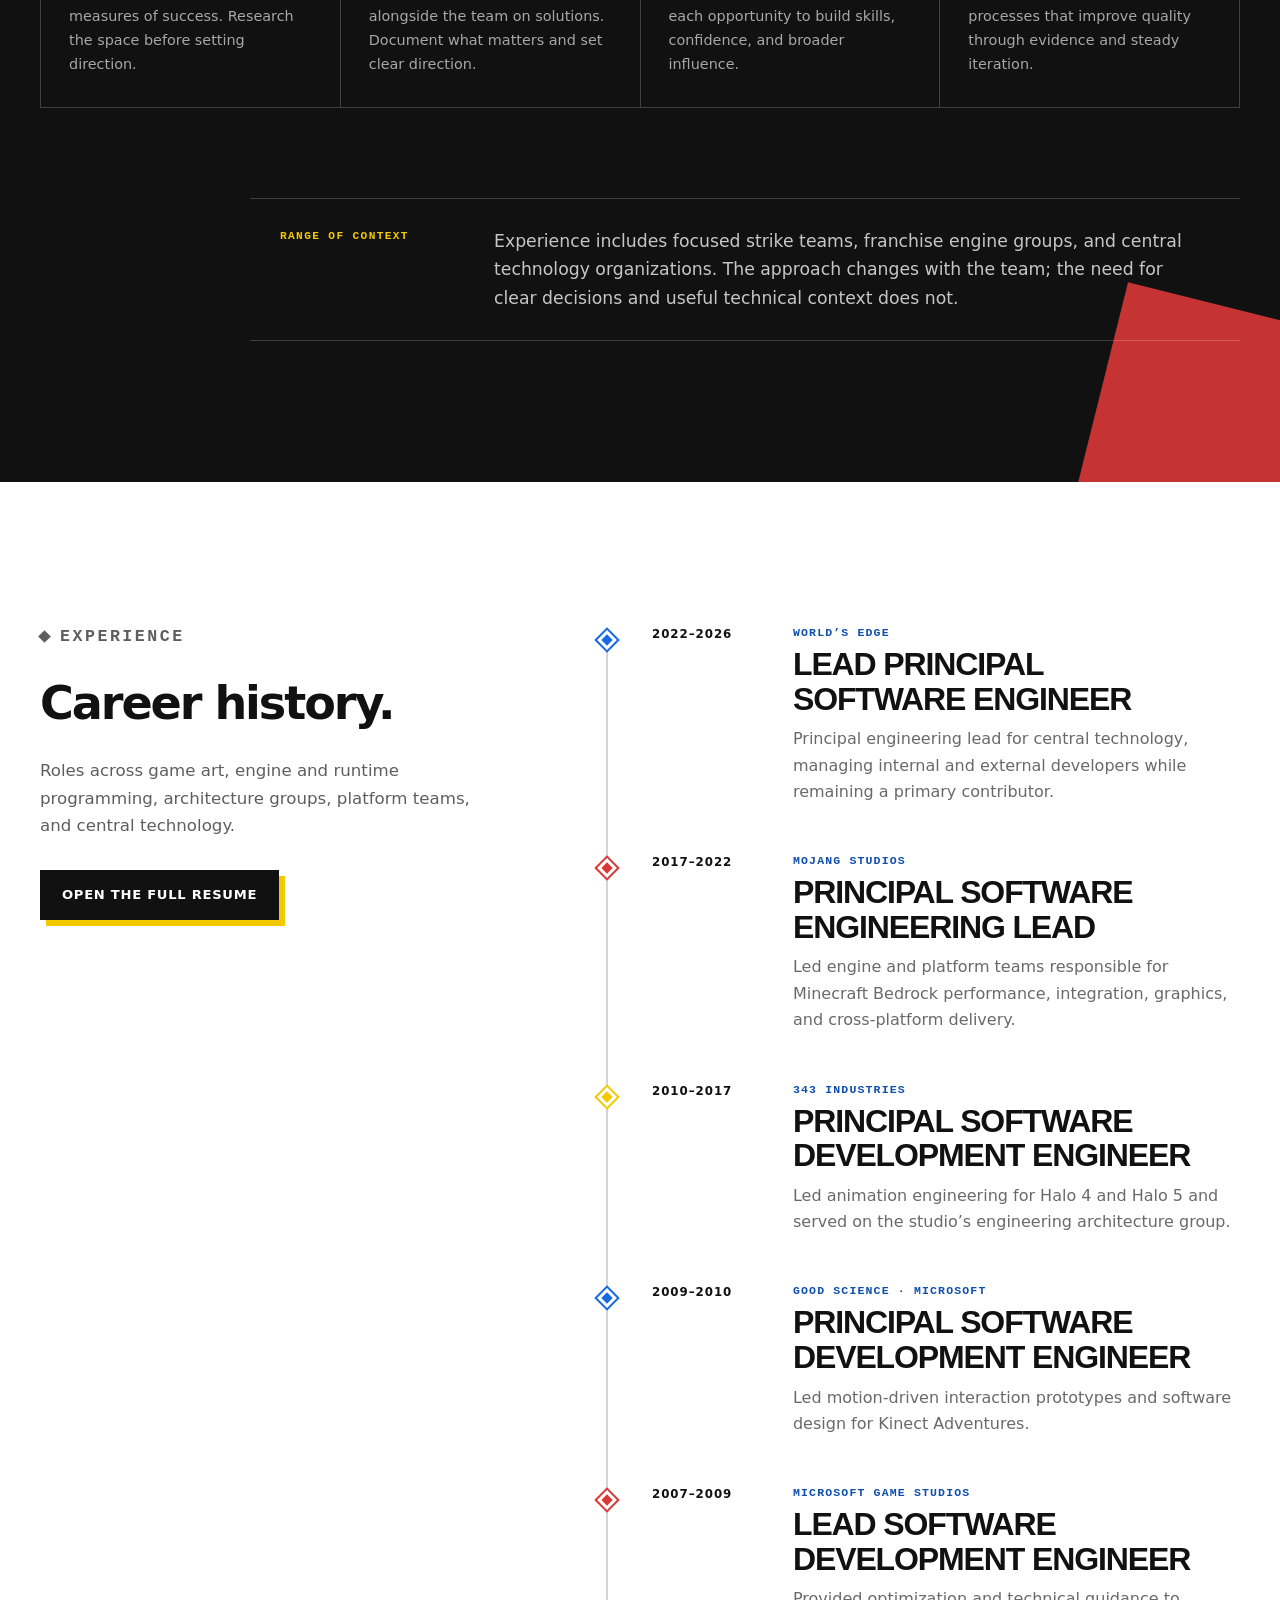
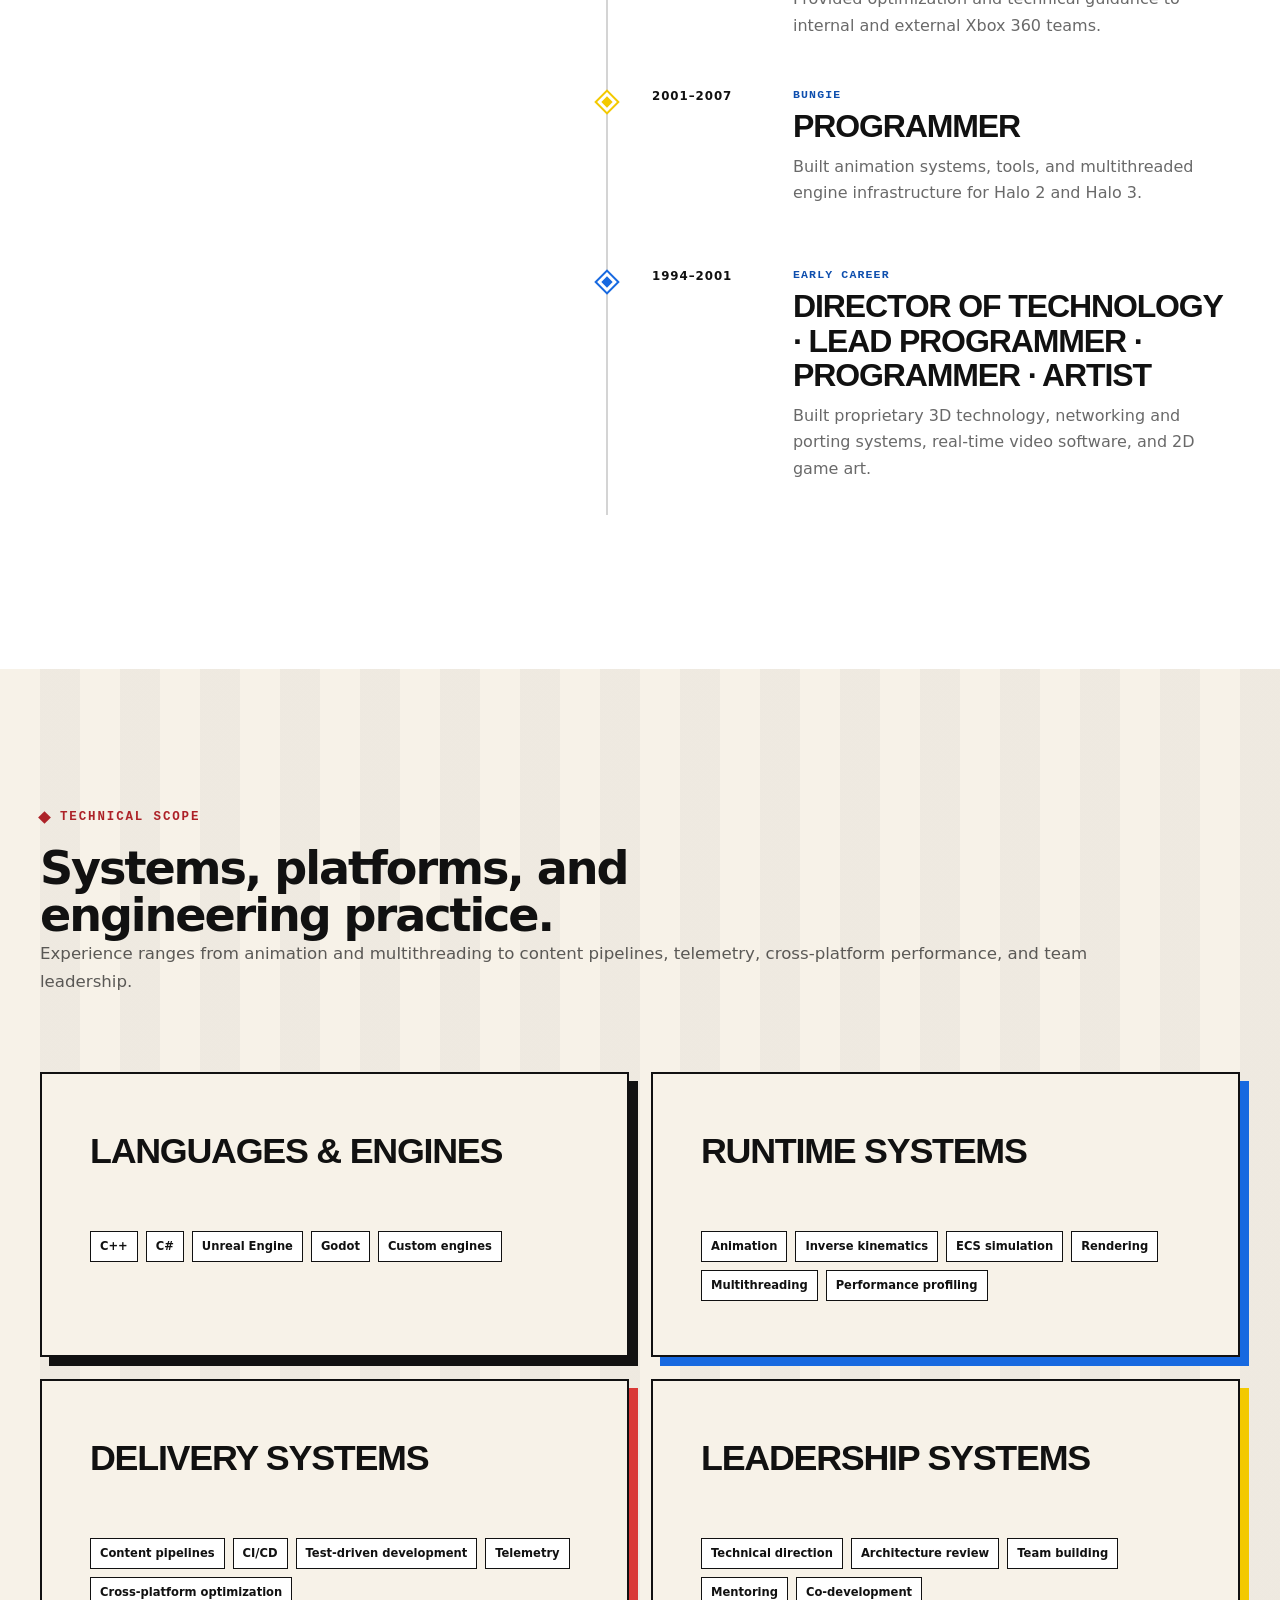
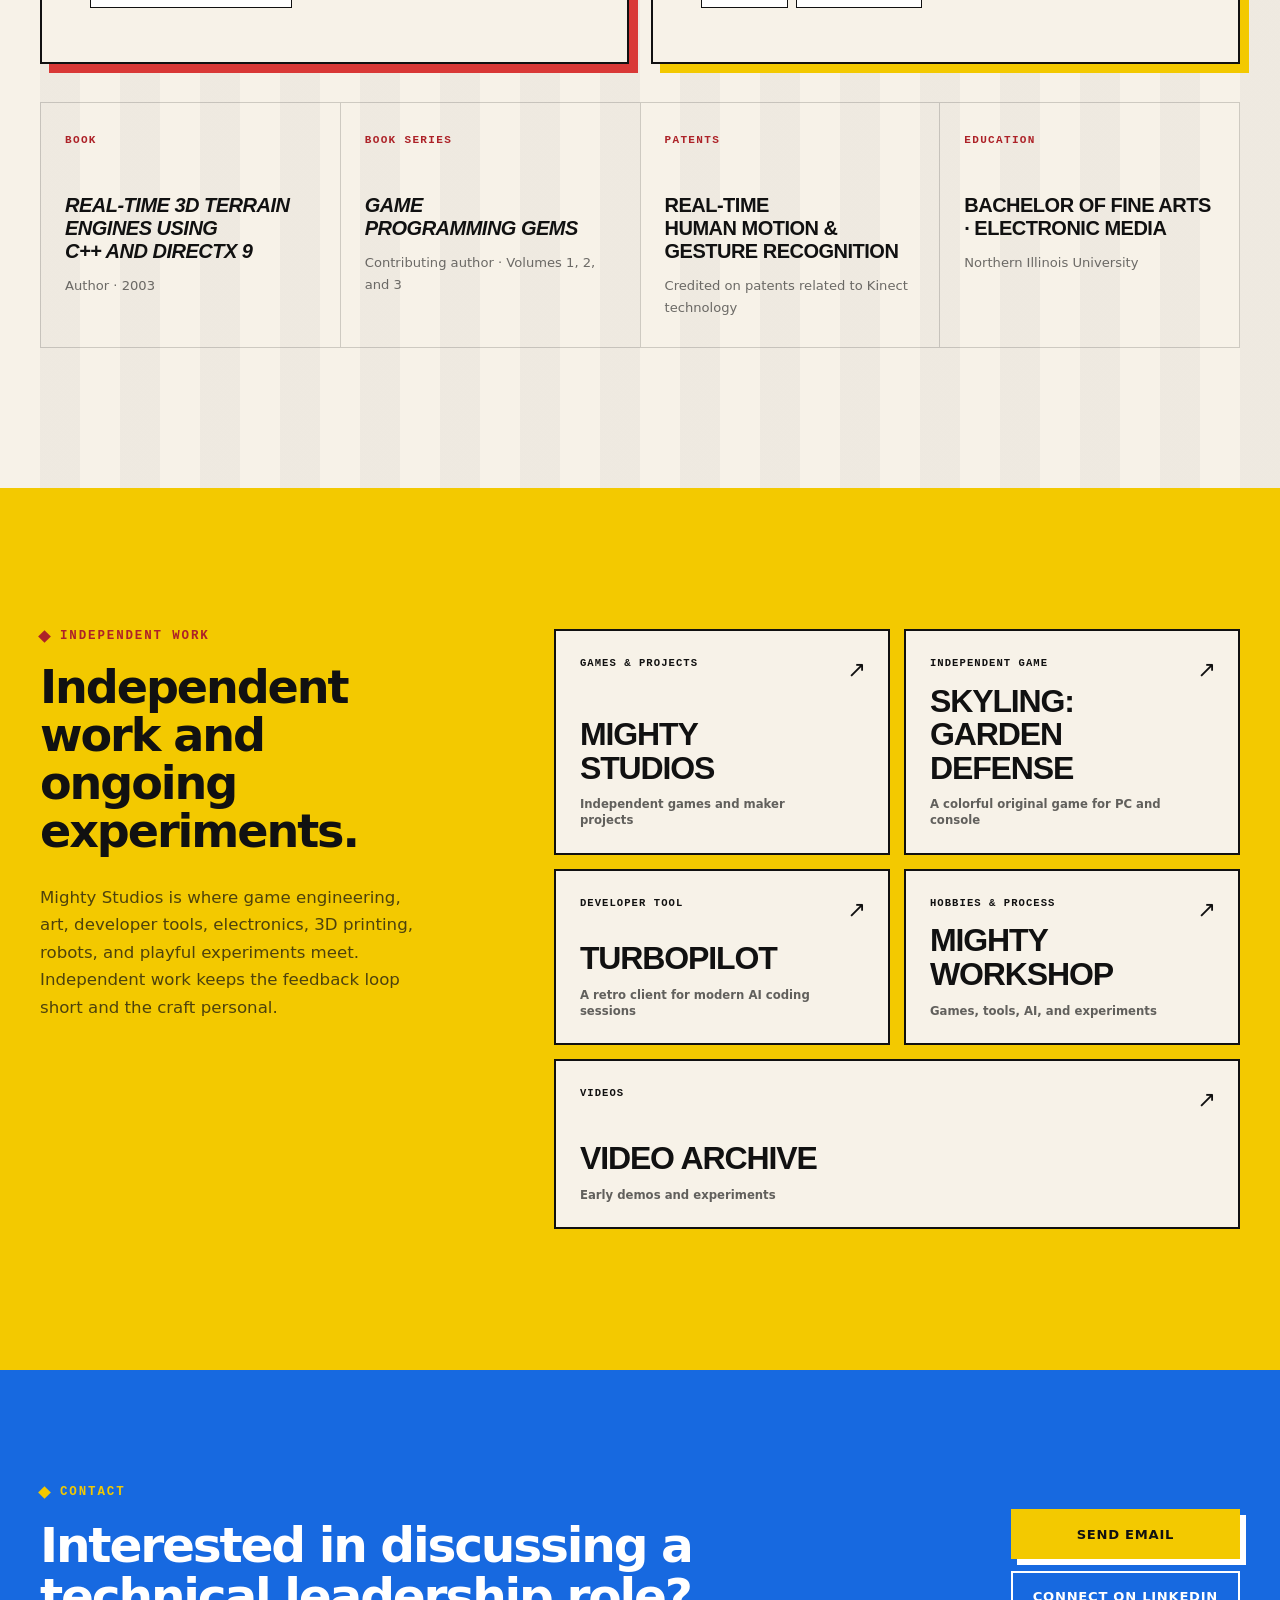
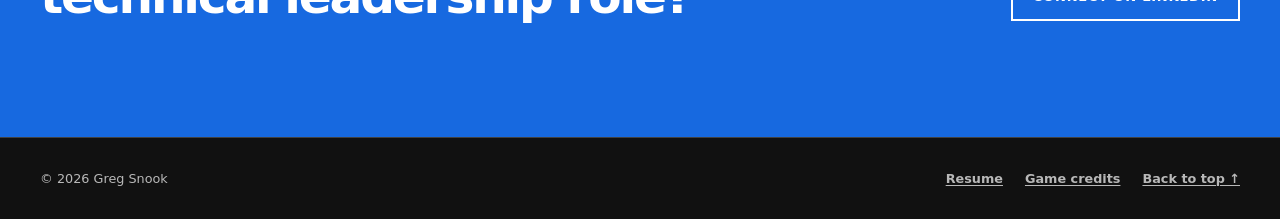
==== commit 105830a9: "Added MobyGames link to 24 credited titles area" ====
--- a/index.html
+++ b/index.html
@@ -130,7 +130,7 @@
         </article>
         <article class="proof-item">
           <strong>24</strong>
-          <span>credited titles</span>
+          <span><a href="https://www.mobygames.com/person/115690/greg-snook/" target="_blank" rel="noreferrer">credited titles</a></span>
         </article>
         <article class="proof-item">
           <strong>2–40</strong>
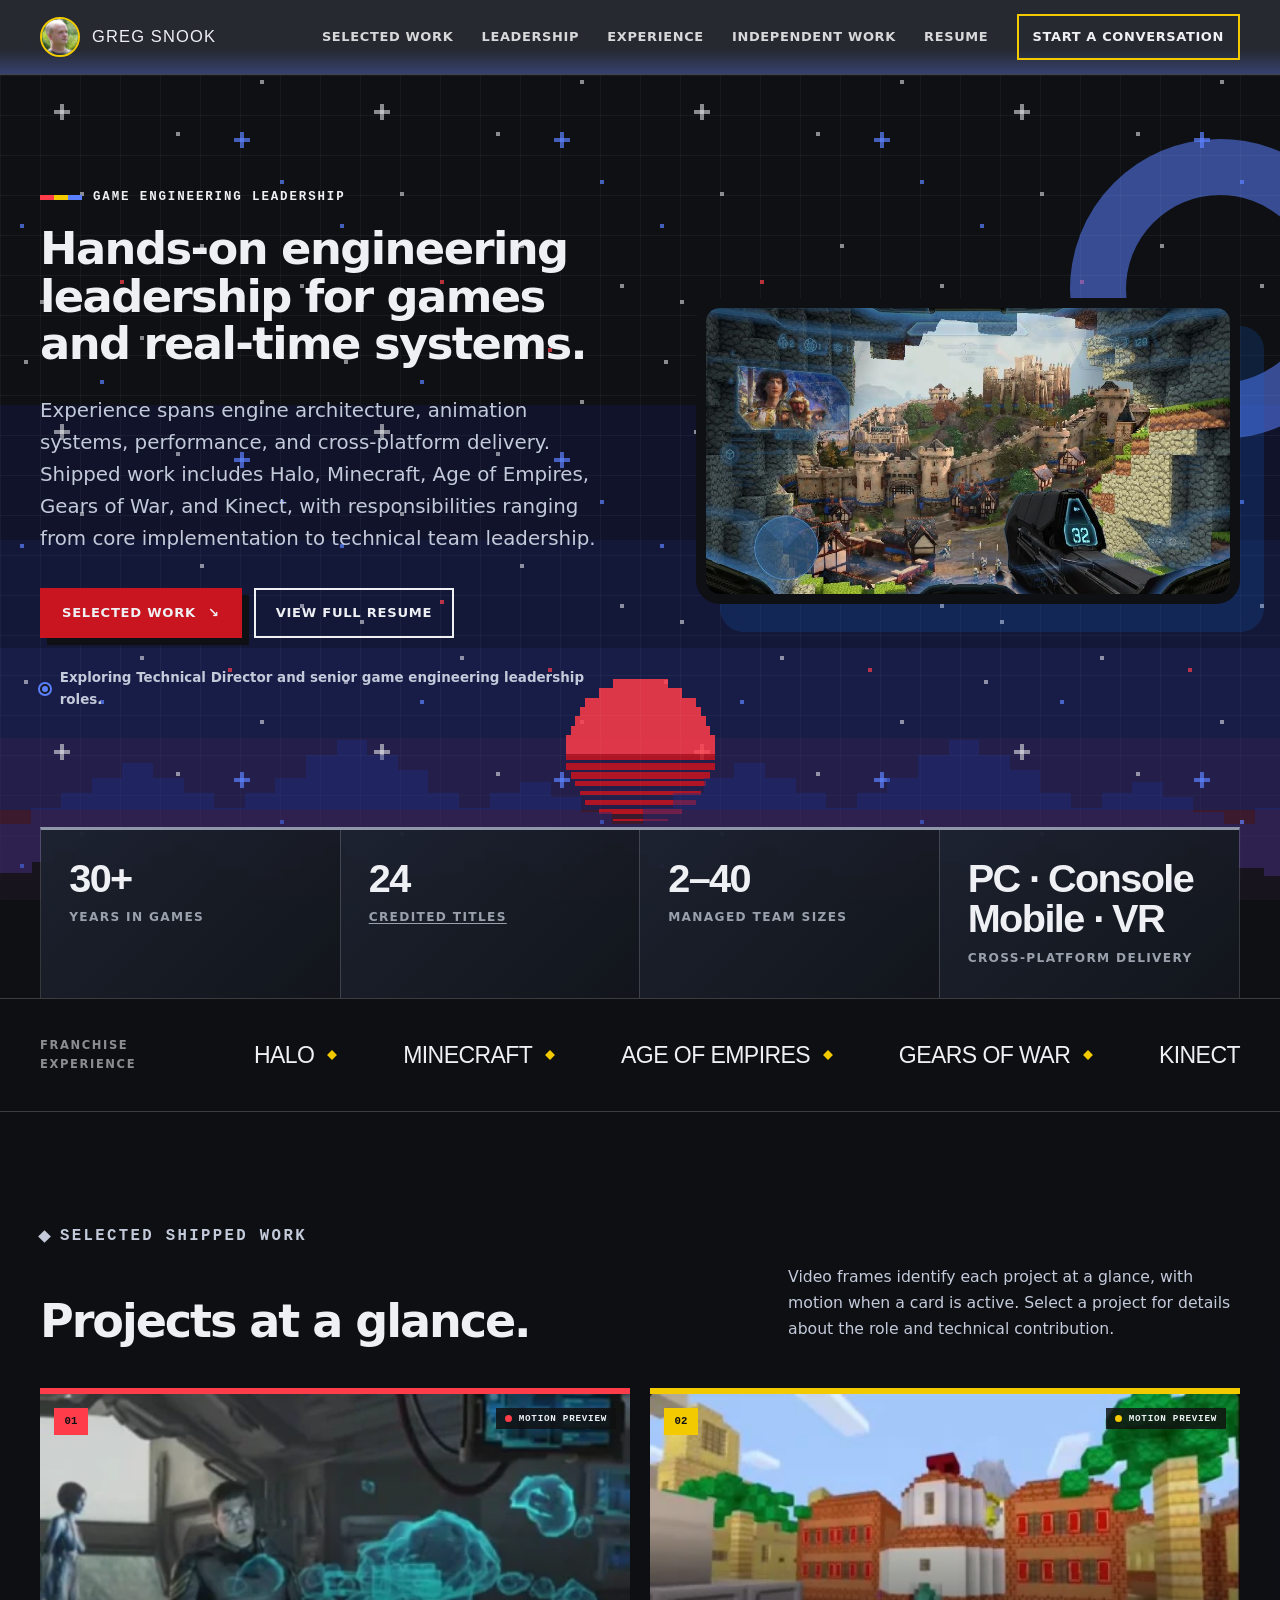
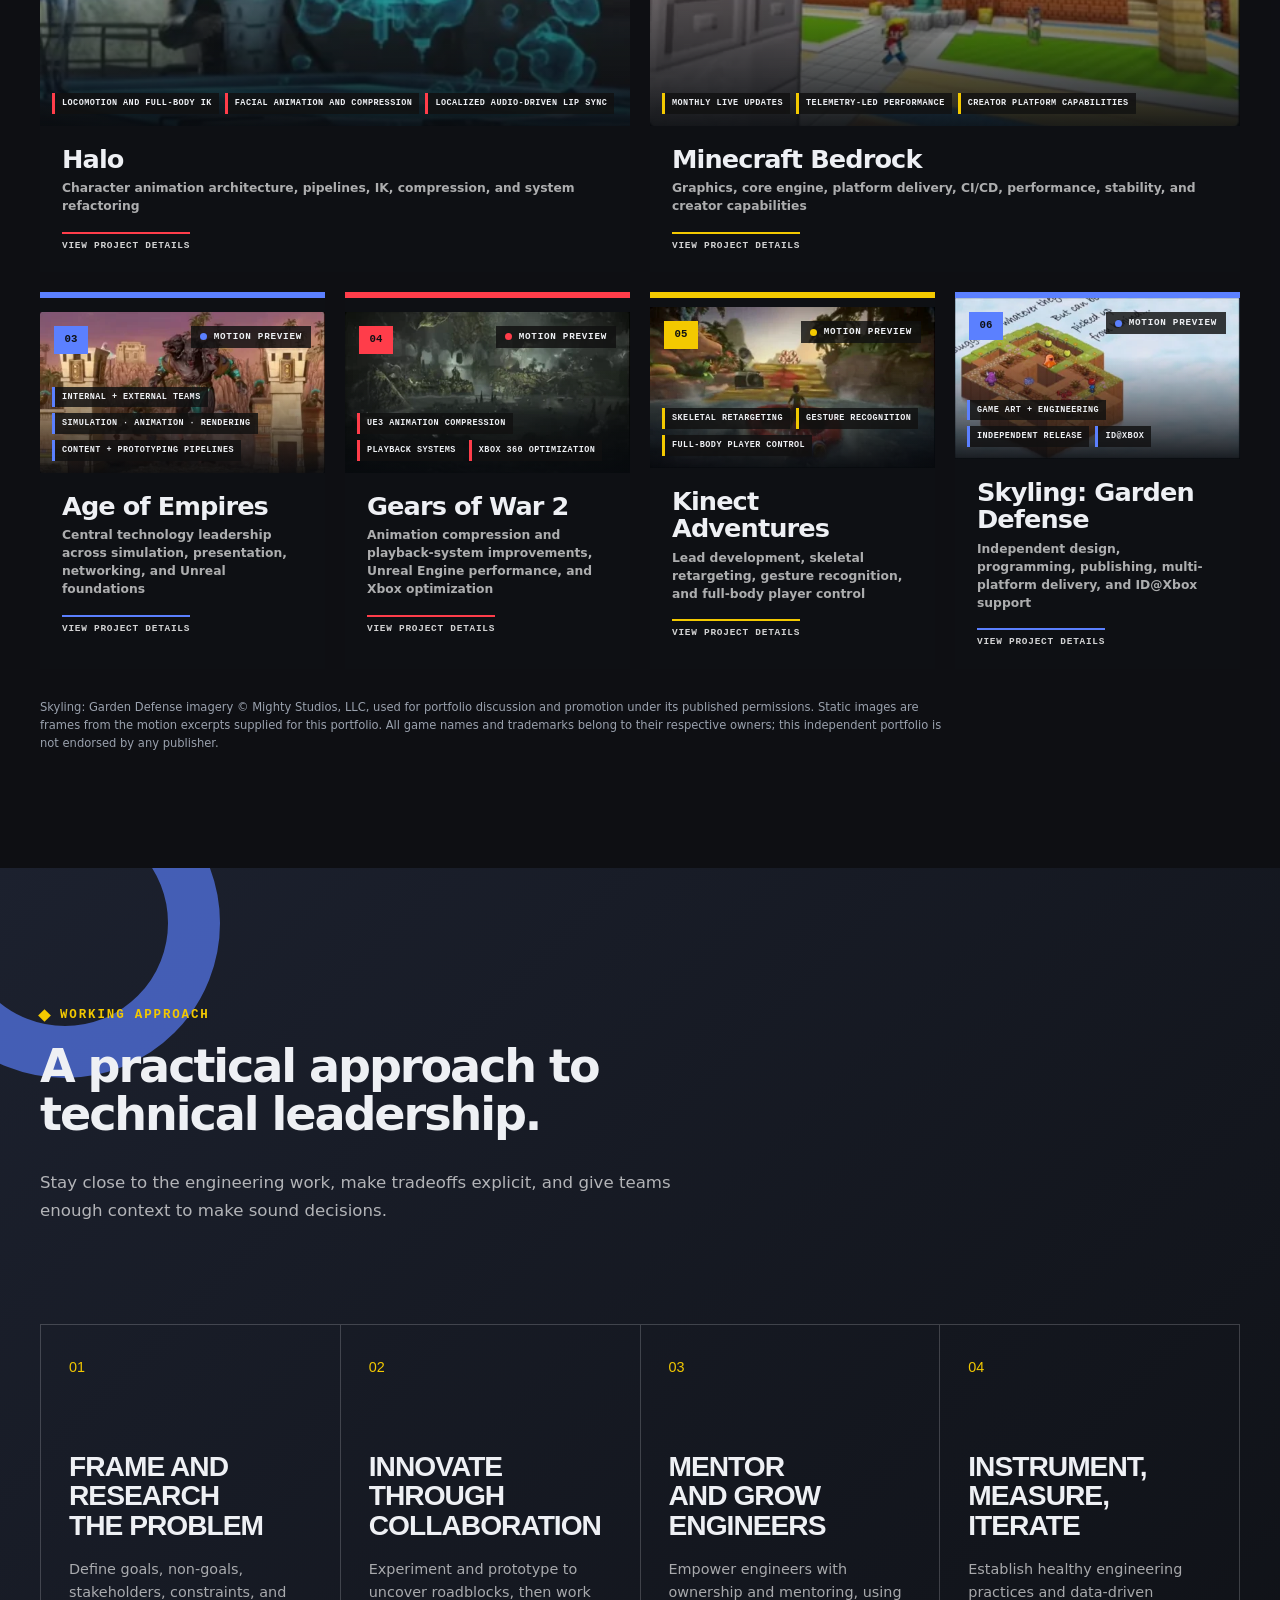
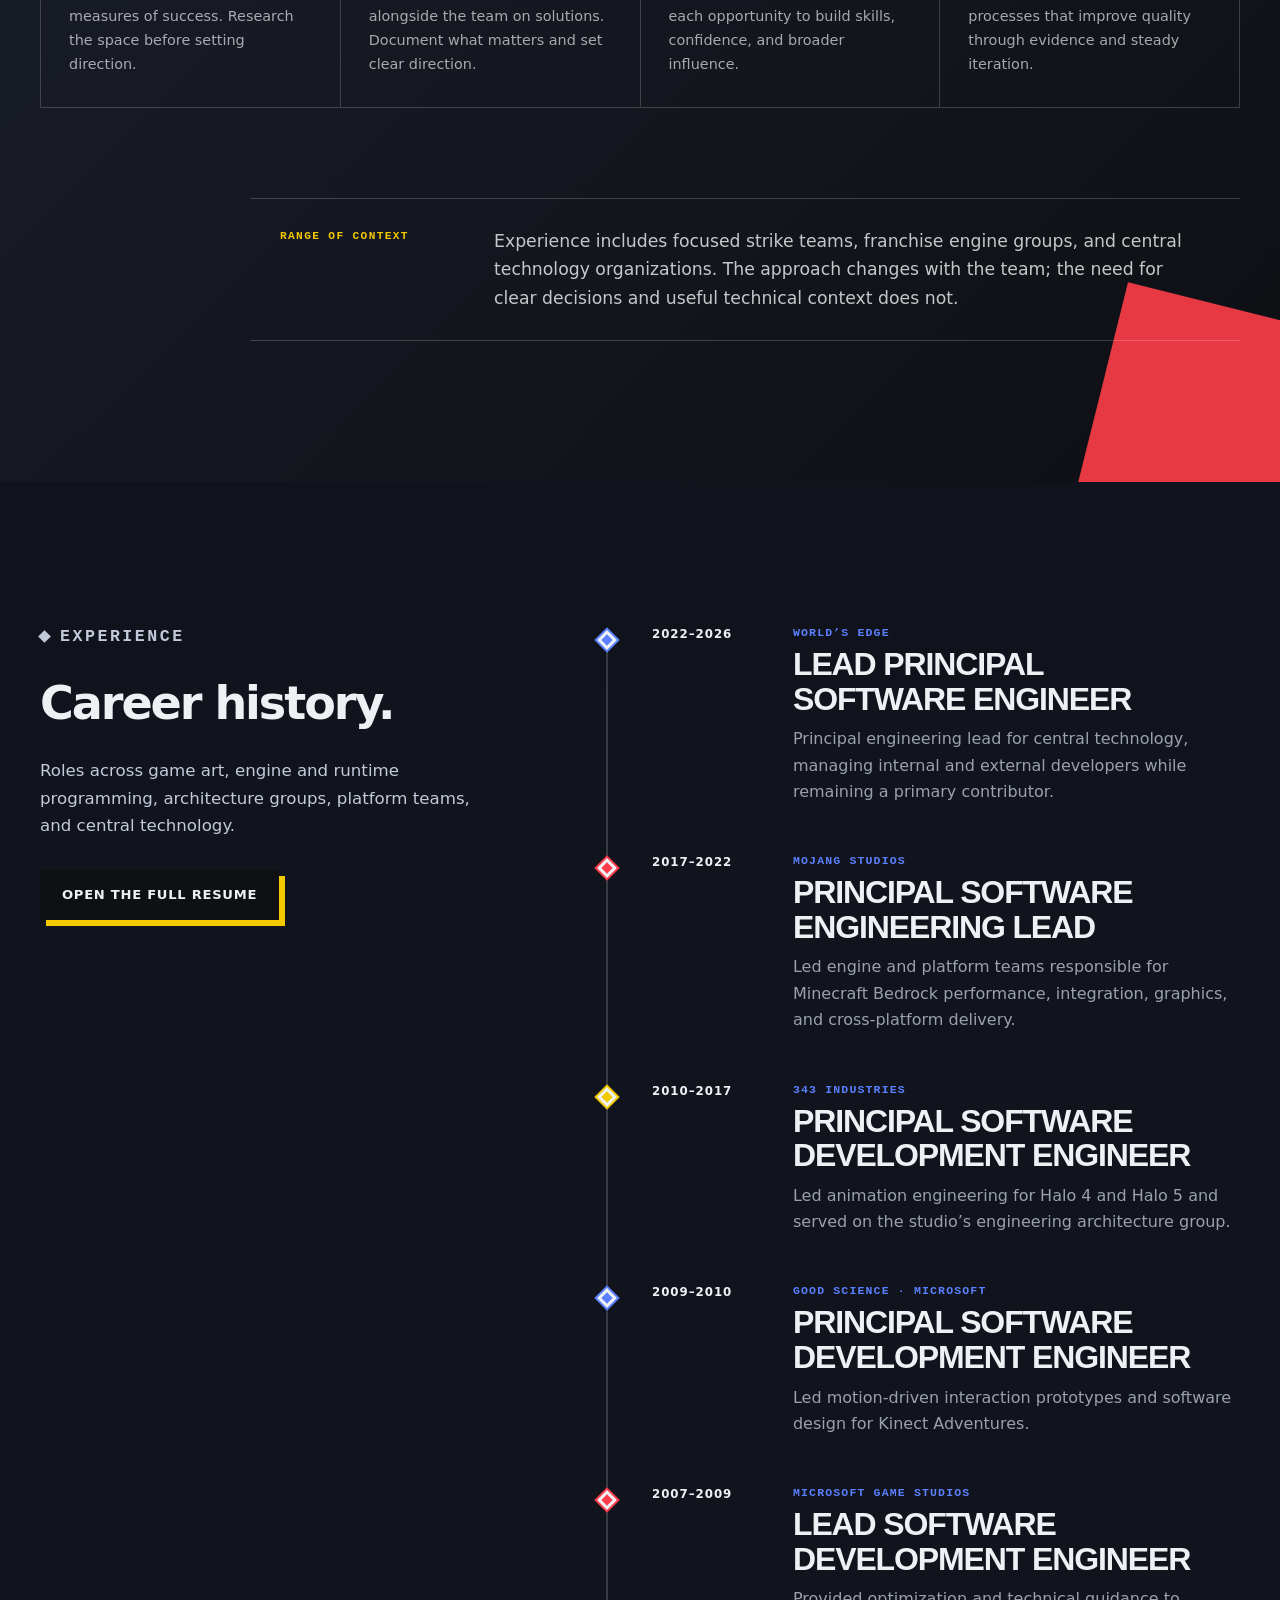
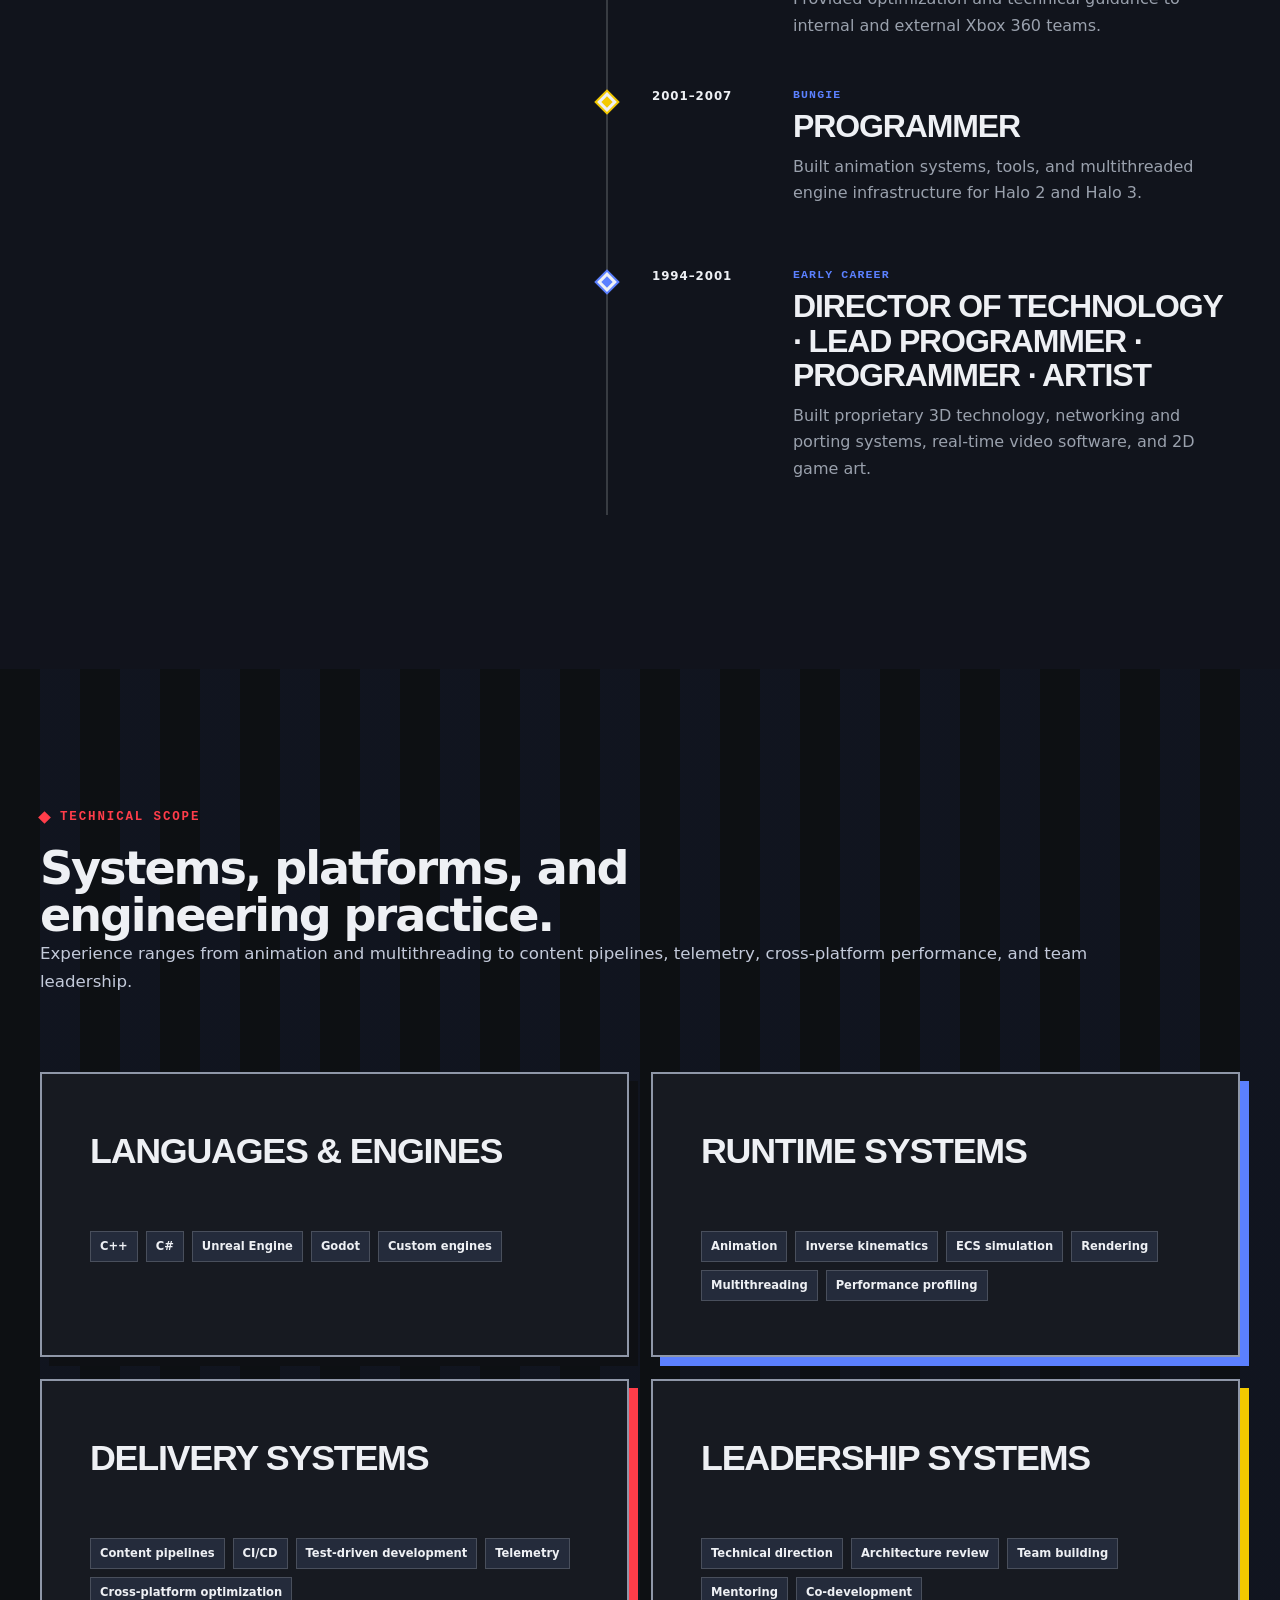
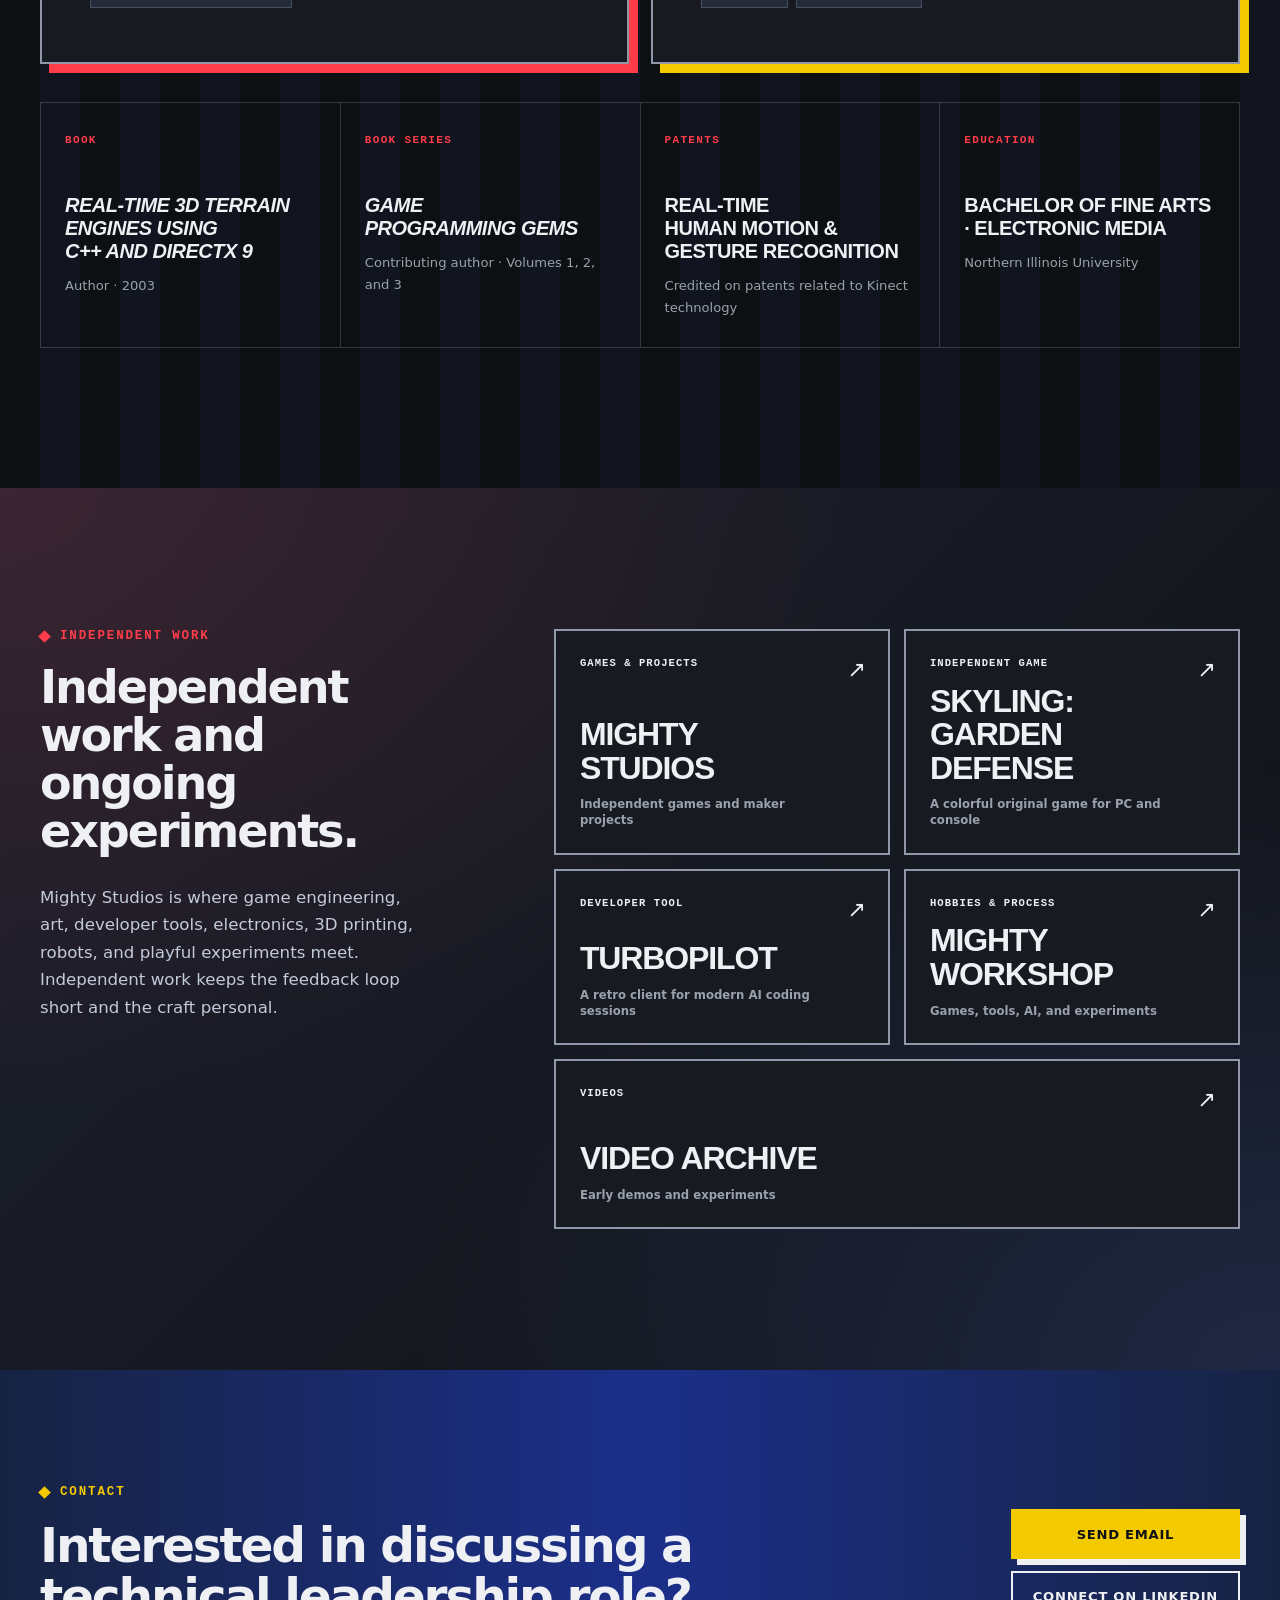
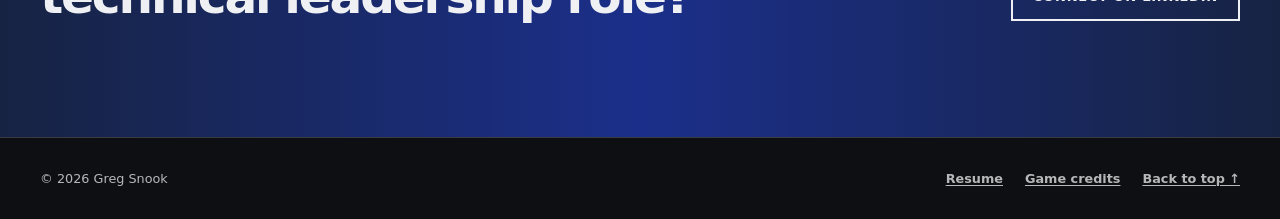
==== commit df63e8cb: "changed backgrounds2" ====
--- a/index.html
+++ b/index.html
@@ -20,7 +20,7 @@
   <meta name="twitter:card" content="summary">
   <title>Greg Snook | Game Technology &amp; Engineering Leader</title>
   <link rel="icon" href="assets/gs-mark.svg" type="image/svg+xml">
-  <link rel="stylesheet" href="styles.css">
+  <link rel="stylesheet" href="styles.css?v=b382b8d61fd8">
   <script src="site.js" defer></script>
   <script type="application/ld+json">
     {
--- a/styles.css
+++ b/styles.css
@@ -1,17 +1,20 @@
 :root {
-  --ink: #111111;
-  --ink-soft: #292929;
-  --paper: #f7f2e8;
-  --paper-deep: #ece4d7;
-  --white: #ffffff;
-  --blue: #1769e0;
-  --blue-deep: #0d4eae;
-  --red: #d93836;
-  --red-deep: #ad2228;
+  color-scheme: dark;
+  --ink: #0e1014;
+  --ink-soft: #171a21;
+  --paper: #171a21;
+  --paper-deep: #1f232c;
+  --white: #eef0f4;
+  --blue: #5b80ff;
+  --blue-deep: #1b2f8a;
+  --red: #ff3d4a;
+  --red-deep: #c8151f;
   --yellow: #f3c900;
-  --line: rgba(17, 17, 17, 0.18);
-  --line-light: rgba(255, 255, 255, 0.2);
-  --shadow: 0 22px 70px rgba(17, 17, 17, 0.16);
+  --line: rgba(238, 240, 244, 0.18);
+  --line-light: rgba(238, 240, 244, 0.2);
+  --retro-muted: #c3cada;
+  --retro-muted-soft: #9aa1ad;
+  --shadow: 0 22px 70px rgba(0, 0, 0, 0.45);
   --radius-sm: 8px;
   --radius-md: 18px;
   --radius-lg: 30px;
@@ -32,14 +35,41 @@
 }
 
 body {
+  position: relative;
+  min-width: 320px;
   margin: 0;
-  background: var(--paper);
-  color: var(--ink);
+  background-color: var(--ink);
+  background-image:
+    url("data:image/svg+xml,%3Csvg xmlns='http://www.w3.org/2000/svg' width='160' height='160' shape-rendering='crispEdges'%3E%3Cg fill='%23eef0f4' fill-opacity='.55'%3E%3Crect x='12' y='20' width='2' height='2'/%3E%3Crect x='70' y='8' width='2' height='2'/%3E%3Crect x='130' y='40' width='2' height='2'/%3E%3Crect x='40' y='96' width='2' height='2'/%3E%3Crect x='100' y='122' width='2' height='2'/%3E%3Crect x='150' y='142' width='2' height='2'/%3E%3Crect x='20' y='150' width='2' height='2'/%3E%3Crect x='88' y='66' width='2' height='2'/%3E%3Crect x='30' y='52' width='2' height='8'/%3E%3Crect x='27' y='55' width='8' height='2'/%3E%3C/g%3E%3Cg fill='%235b80ff' fill-opacity='.7'%3E%3Crect x='50' y='30' width='2' height='2'/%3E%3Crect x='140' y='90' width='2' height='2'/%3E%3Crect x='10' y='112' width='2' height='2'/%3E%3Crect x='120' y='66' width='2' height='8'/%3E%3Crect x='117' y='69' width='8' height='2'/%3E%3C/g%3E%3Cg fill='%23ff3d4a' fill-opacity='.7'%3E%3Crect x='114' y='14' width='2' height='2'/%3E%3Crect x='60' y='140' width='2' height='2'/%3E%3C/g%3E%3C/svg%3E"),
+    linear-gradient(180deg, #0e1014 0 45%, #10132a 45% 60%, #131838 60% 72%, #181d48 72% 82%, #241f4a 82% 90%, #3a1a2c 90% 100%);
+  background-attachment: fixed;
+  background-size: 320px 320px, 100% 100%;
+  color: var(--white);
   font-family: var(--font-body);
   font-size: 16px;
+  isolation: isolate;
   line-height: 1.65;
   text-rendering: optimizeLegibility;
   -webkit-font-smoothing: antialiased;
+}
+
+body::before {
+  position: fixed;
+  z-index: -1;
+  right: 0;
+  bottom: 0;
+  left: 0;
+  height: 30vh;
+  background-image:
+    url("data:image/svg+xml,%3Csvg xmlns='http://www.w3.org/2000/svg' viewBox='0 0 320 120' shape-rendering='crispEdges'%3E%3Cpath fill='%2312151d' d='M0 120V100H24V92H40V84H56V92H72V100H96V94H112V86H128V78H144V86H160V96H184V104H208V96H224V88H240V80H256V88H272V96H296V102H320V120Z'/%3E%3C/svg%3E"),
+    url("data:image/svg+xml,%3Csvg xmlns='http://www.w3.org/2000/svg' viewBox='0 0 320 120' shape-rendering='crispEdges'%3E%3Cpath fill='%231b2f8a' fill-opacity='.45' d='M0 120V80H16V72H32V64H48V56H64V48H80V56H96V64H112V72H128V64H144V56H160V44H176V36H192V44H208V52H224V64H240V72H256V64H272V58H288V66H304V74H320V120Z'/%3E%3C/svg%3E"),
+    url("data:image/svg+xml,%3Csvg xmlns='http://www.w3.org/2000/svg' viewBox='0 0 64 64' shape-rendering='crispEdges'%3E%3Cg fill='%23ff3d4a'%3E%3Crect x='20' y='0' width='24' height='4'/%3E%3Crect x='14' y='4' width='36' height='4'/%3E%3Crect x='8' y='8' width='48' height='4'/%3E%3Crect x='6' y='12' width='52' height='4'/%3E%3Crect x='4' y='16' width='56' height='4'/%3E%3Crect x='2' y='20' width='60' height='4'/%3E%3Crect x='0' y='24' width='64' height='8'/%3E%3C/g%3E%3Cg fill='%23c8151f'%3E%3Crect x='0' y='32' width='64' height='3'/%3E%3Crect x='0' y='36' width='64' height='3'/%3E%3Crect x='2' y='40' width='60' height='3'/%3E%3Crect x='4' y='44' width='56' height='2'/%3E%3Crect x='6' y='48' width='52' height='2'/%3E%3Crect x='8' y='52' width='48' height='2'/%3E%3Crect x='14' y='56' width='36' height='2'/%3E%3Crect x='20' y='60' width='24' height='1'/%3E%3C/g%3E%3C/svg%3E");
+  background-position: left bottom, left bottom, center 40%;
+  background-repeat: repeat-x, repeat-x, no-repeat;
+  background-size: auto 60%, auto 85%, auto 55%;
+  content: "";
+  opacity: 0.85;
+  pointer-events: none;
 }
 
 section[id] {
@@ -132,7 +162,7 @@
   z-index: 100;
   top: 0;
   border-bottom: 1px solid rgba(255, 255, 255, 0.12);
-  background: rgba(17, 17, 17, 0.94);
+  background: linear-gradient(0deg, #37416e, transparent 33.33%), rgba(40, 43, 50, 0.96);
   color: var(--white);
   backdrop-filter: blur(14px);
 }
@@ -265,7 +295,7 @@
   position: relative;
   overflow: hidden;
   padding: clamp(76px, 9vw, 132px) 0 0;
-  background: var(--paper);
+  background: transparent;
 }
 
 .hero-grid {
@@ -273,8 +303,8 @@
   inset: 0;
   pointer-events: none;
   background-image:
-    linear-gradient(rgba(17, 17, 17, 0.045) 1px, transparent 1px),
-    linear-gradient(90deg, rgba(17, 17, 17, 0.045) 1px, transparent 1px);
+    linear-gradient(rgba(238, 240, 244, 0.045) 1px, transparent 1px),
+    linear-gradient(90deg, rgba(238, 240, 244, 0.045) 1px, transparent 1px);
   background-size: 40px 40px;
   mask-image: linear-gradient(to bottom, black 0%, black 64%, transparent 94%);
 }
@@ -285,7 +315,7 @@
   right: -90px;
   width: 300px;
   height: 300px;
-  border: 56px solid var(--yellow);
+  border: 56px solid var(--blue);
   border-radius: 50%;
   content: "";
   opacity: 0.54;
@@ -338,7 +368,7 @@
 .hero-lede {
   max-width: 680px;
   margin-bottom: 33px;
-  color: var(--ink-soft);
+  color: var(--retro-muted);
   font-size: clamp(1.05rem, 1.55vw, 1.3rem);
   line-height: 1.62;
 }
@@ -375,25 +405,25 @@
 }
 
 .button-primary {
-  background: var(--red);
+  background: var(--red-deep);
   color: var(--white);
   box-shadow: 7px 7px 0 var(--ink);
 }
 
 .button-primary:hover {
-  background: var(--red-deep);
+  background: var(--red);
   box-shadow: 4px 4px 0 var(--ink);
 }
 
 .button-secondary {
-  border-color: var(--ink);
+  border-color: var(--white);
   background: transparent;
+  color: var(--white);
+}
+
+.button-secondary:hover {
+  background: var(--white);
   color: var(--ink);
-}
-
-.button-secondary:hover {
-  background: var(--ink);
-  color: var(--white);
 }
 
 .button-dark {
@@ -403,7 +433,7 @@
 }
 
 .button-dark:hover {
-  background: var(--blue);
+  background: var(--blue-deep);
 }
 
 .button-yellow {
@@ -432,7 +462,7 @@
   align-items: center;
   gap: 10px;
   margin: 29px 0 0;
-  color: rgba(17, 17, 17, 0.72);
+  color: var(--retro-muted);
   font-size: 0.84rem;
   font-weight: 700;
 }
@@ -470,7 +500,7 @@
   position: relative;
   display: grid;
   margin-top: clamp(70px, 9vw, 124px);
-  border-top: 3px solid var(--ink);
+  border-top: 3px solid #8f97a8;
   border-right: 1px solid var(--line);
   border-left: 1px solid var(--line);
   grid-template-columns: repeat(4, 1fr);
@@ -480,7 +510,7 @@
   min-height: 150px;
   padding: 28px clamp(18px, 2.2vw, 32px);
   border-right: 1px solid var(--line);
-  background: rgba(247, 242, 232, 0.86);
+  background: linear-gradient(135deg, rgba(29, 34, 48, 0.94), rgba(19, 22, 28, 0.94));
 }
 
 .proof-item:last-child {
@@ -497,7 +527,7 @@
 }
 
 .proof-item span {
-  color: rgba(17, 17, 17, 0.63);
+  color: var(--retro-muted-soft);
   font-size: 0.76rem;
   font-weight: 900;
   letter-spacing: 0.11em;
@@ -508,7 +538,7 @@
   overflow: hidden;
   border-top: 1px solid var(--line-light);
   border-bottom: 1px solid var(--line-light);
-  background: var(--ink);
+  background: rgba(14, 16, 20, 0.92);
   color: var(--white);
 }
 
@@ -559,7 +589,7 @@
 
 .title-gallery {
   padding: clamp(78px, 9vw, 124px) 0;
-  background: var(--white);
+  background: rgba(14, 16, 20, 0.86);
 }
 
 .gallery-heading {
@@ -587,7 +617,7 @@
 
 .gallery-heading > p {
   margin-bottom: 4px;
-  color: rgba(17, 17, 17, 0.66);
+  color: var(--retro-muted);
   font-size: 0.98rem;
 }
 
@@ -818,7 +848,7 @@
 .media-note {
   max-width: 920px;
   margin: 30px 0 0;
-  color: rgba(17, 17, 17, 0.56);
+  color: var(--retro-muted-soft);
   font-size: 0.72rem;
   line-height: 1.55;
 }
@@ -829,6 +859,7 @@
 
 .project-dialog {
   --dialog-accent: var(--blue);
+  --line: rgba(17, 17, 17, 0.18);
   width: min(1040px, calc(100vw - 32px));
   max-width: none;
   max-height: calc(100dvh - 32px);
@@ -1020,7 +1051,7 @@
 }
 
 .kicker {
-  color: var(--red-deep);
+  color: var(--red);
 }
 
 .kicker::before {
@@ -1054,7 +1085,7 @@
 .independent-copy > p:last-child {
   align-self: end;
   margin-bottom: 3px;
-  color: rgba(17, 17, 17, 0.68);
+  color: var(--retro-muted);
   font-size: clamp(1rem, 1.3vw, 1.18rem);
   line-height: 1.65;
 }
@@ -1062,7 +1093,7 @@
 .section-leadership {
   position: relative;
   overflow: hidden;
-  background: var(--ink);
+  background: linear-gradient(135deg, rgba(29, 34, 48, 0.96), rgba(14, 16, 20, 0.96));
   color: var(--white);
 }
 
@@ -1175,7 +1206,7 @@
 }
 
 .section-experience {
-  background: var(--white);
+  background: rgba(18, 21, 29, 0.9);
 }
 
 .experience-layout {
@@ -1257,7 +1288,7 @@
 
 .timeline-company {
   margin-bottom: 5px;
-  color: var(--blue-deep);
+  color: var(--blue);
   font-family: var(--font-mono);
   font-size: 0.72rem;
   font-weight: 900;
@@ -1276,13 +1307,13 @@
 
 .timeline-content > p:last-child {
   margin-bottom: 0;
-  color: rgba(17, 17, 17, 0.63);
+  color: var(--retro-muted-soft);
 }
 
 .section-depth {
   background:
-    linear-gradient(90deg, transparent 0 50%, rgba(17, 17, 17, 0.035) 50%),
-    var(--paper);
+    linear-gradient(90deg, transparent 0 50%, rgba(91, 128, 255, 0.05) 50%),
+    rgba(14, 16, 20, 0.88);
   background-size: 80px 100%;
 }
 
@@ -1305,7 +1336,7 @@
 .expertise-card {
   min-height: 285px;
   padding: clamp(30px, 4vw, 48px);
-  border: 2px solid var(--ink);
+  border: 2px solid #8f97a8;
   background: var(--paper);
   box-shadow: 9px 9px 0 var(--ink);
 }
@@ -1341,8 +1372,9 @@
 
 .tag-list li {
   padding: 5px 9px;
-  border: 1px solid var(--ink);
-  background: var(--white);
+  border: 1px solid var(--line);
+  background: #242b3b;
+  color: var(--white);
   font-size: 0.72rem;
   font-weight: 800;
 }
@@ -1364,7 +1396,7 @@
 
 .credential-type {
   margin-bottom: 45px;
-  color: var(--red-deep);
+  color: var(--red);
   font-family: var(--font-mono);
   font-size: 0.69rem;
   font-weight: 900;
@@ -1383,13 +1415,16 @@
 
 .credential-card p:last-child {
   margin-bottom: 0;
-  color: rgba(17, 17, 17, 0.6);
+  color: var(--retro-muted-soft);
   font-size: 0.82rem;
 }
 
 .section-independent {
   overflow: hidden;
-  background: var(--yellow);
+  background:
+    radial-gradient(ellipse at 100% 100%, rgba(91, 128, 255, 0.18), transparent 48%),
+    radial-gradient(ellipse at 0% 0%, rgba(255, 61, 74, 0.14), transparent 50%),
+    linear-gradient(135deg, rgba(29, 34, 48, 0.96), rgba(19, 22, 28, 0.96) 78%);
 }
 
 .independent-layout {
@@ -1403,7 +1438,7 @@
 }
 
 .independent-copy > p:last-child {
-  color: rgba(17, 17, 17, 0.73);
+  color: var(--retro-muted);
 }
 
 .independent-links {
@@ -1417,9 +1452,9 @@
   display: flex;
   min-height: 170px;
   padding: 24px;
-  border: 2px solid var(--ink);
+  border: 2px solid #8f97a8;
   background: var(--paper);
-  color: var(--ink);
+  color: var(--white);
   flex-direction: column;
   justify-content: flex-start;
   gap: 12px;
@@ -1428,7 +1463,7 @@
 }
 
 .independent-card:hover {
-  background: var(--blue);
+  background: var(--blue-deep);
   color: var(--white);
   box-shadow: 7px 7px 0 var(--ink);
   transform: translate(-4px, -4px);
@@ -1454,7 +1489,7 @@
 
 .independent-description {
   max-width: 88%;
-  color: rgba(17, 17, 17, 0.65);
+  color: var(--retro-muted-soft);
   font-size: 0.73rem;
   font-weight: 700;
   line-height: 1.35;
@@ -1477,7 +1512,7 @@
 
 .contact {
   padding: clamp(76px, 9vw, 125px) 0;
-  background: var(--blue);
+  background: linear-gradient(90deg, #172343, var(--blue-deep), #172343);
   color: var(--white);
 }
 
@@ -1501,7 +1536,7 @@
 .site-footer {
   padding: 30px 0;
   border-top: 1px solid var(--line-light);
-  background: var(--ink);
+  background: rgba(14, 16, 20, 0.96);
   color: rgba(255, 255, 255, 0.7);
 }
 
@@ -1528,14 +1563,14 @@
 /* Resume */
 
 .resume-body {
-  background: #dedbd5;
+  background-color: var(--ink);
 }
 
 .resume-toolbar {
   position: sticky;
   z-index: 100;
   top: 0;
-  background: var(--ink);
+  background: linear-gradient(0deg, #37416e, transparent 33.33%), rgba(40, 43, 50, 0.96);
   color: var(--white);
   box-shadow: 0 8px 30px rgba(17, 17, 17, 0.18);
 }
@@ -1551,10 +1586,12 @@
 }
 
 .resume-document {
+  --line: rgba(17, 17, 17, 0.18);
   width: min(960px, calc(100% - 36px));
   margin: 42px auto 70px;
   padding: clamp(38px, 6vw, 74px);
   background: var(--white);
+  color: var(--ink);
   box-shadow: var(--shadow);
 }
 
@@ -2041,7 +2078,7 @@
   }
 
   .timeline-date {
-    color: rgba(17, 17, 17, 0.52);
+    color: var(--retro-muted-soft);
   }
 
   .expertise-card {
@@ -2148,6 +2185,10 @@
     font-size: 9.3pt;
   }
 
+  body::before {
+    display: none !important;
+  }
+
   .resume-toolbar,
   .skip-link {
     display: none !important;
@@ -2157,6 +2198,8 @@
     width: 100%;
     margin: 0;
     padding: 0;
+    background: #ffffff;
+    color: #000000;
     box-shadow: none;
   }
 
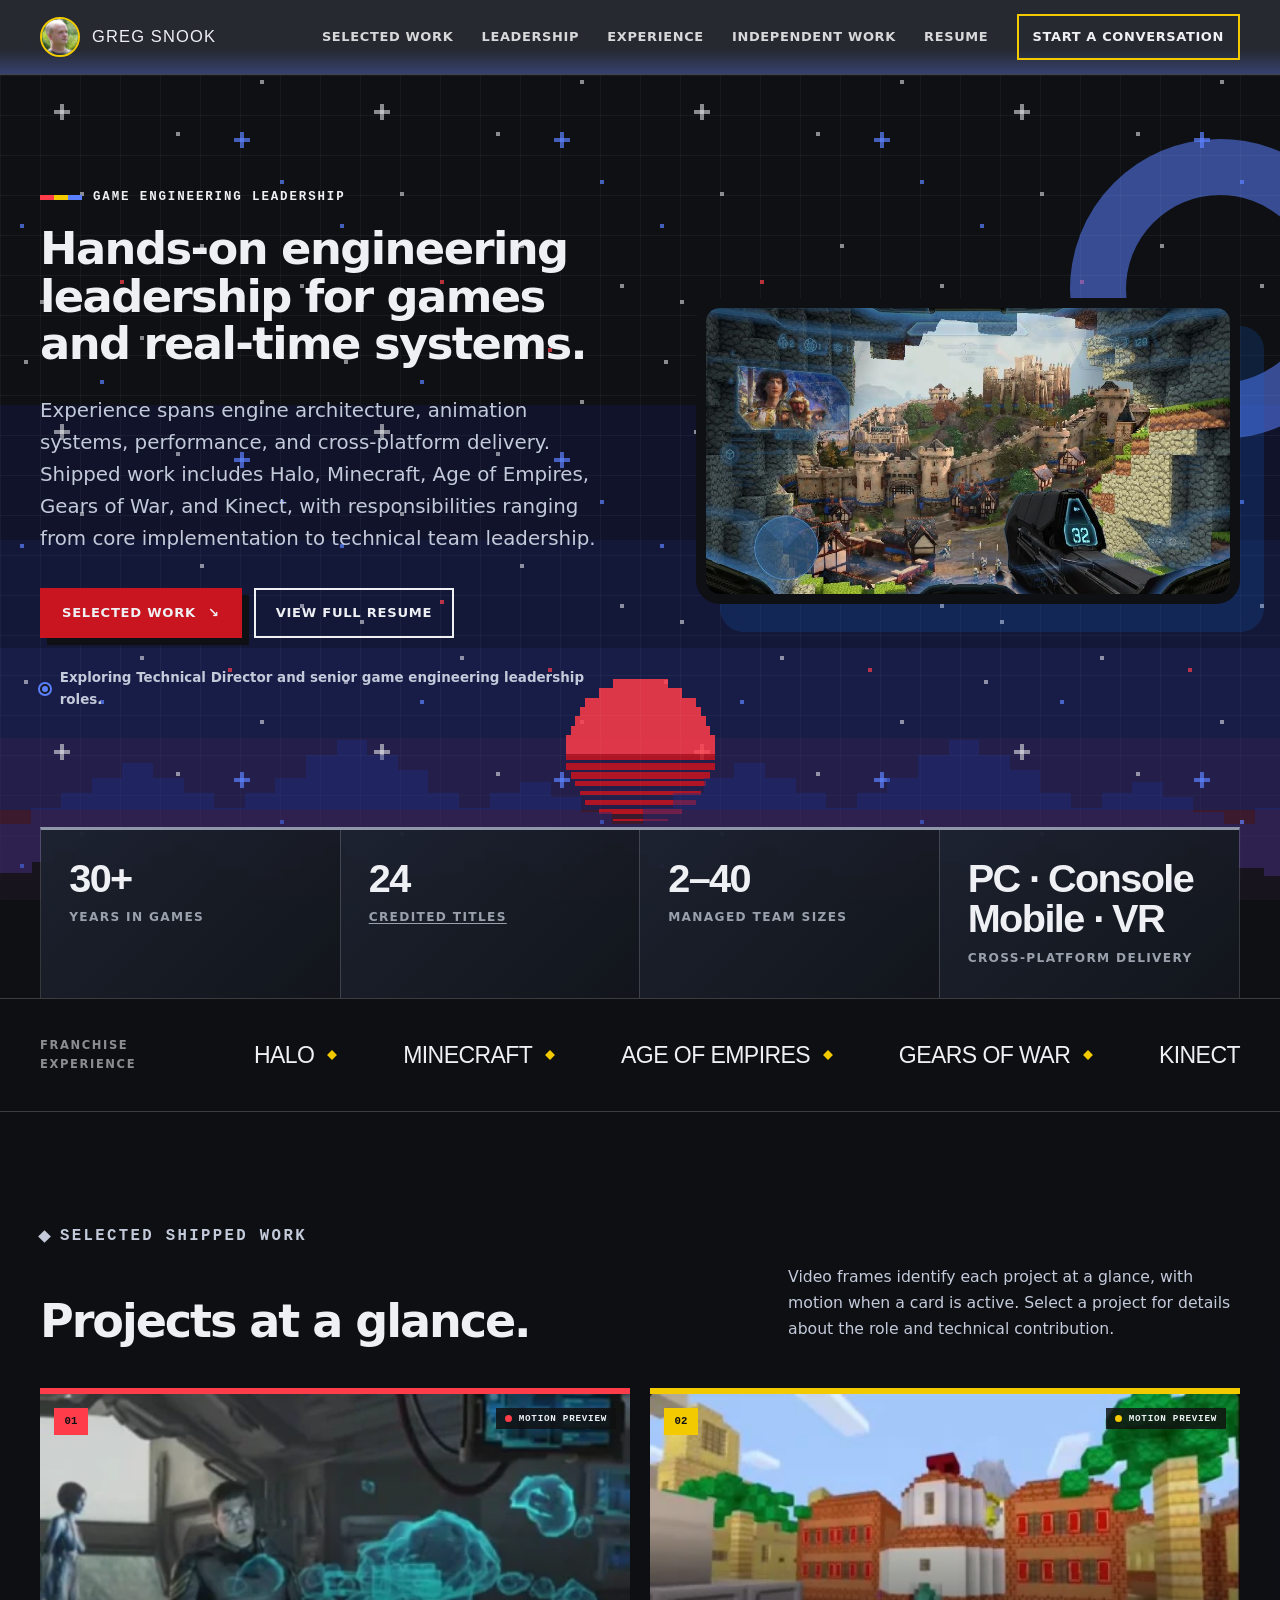
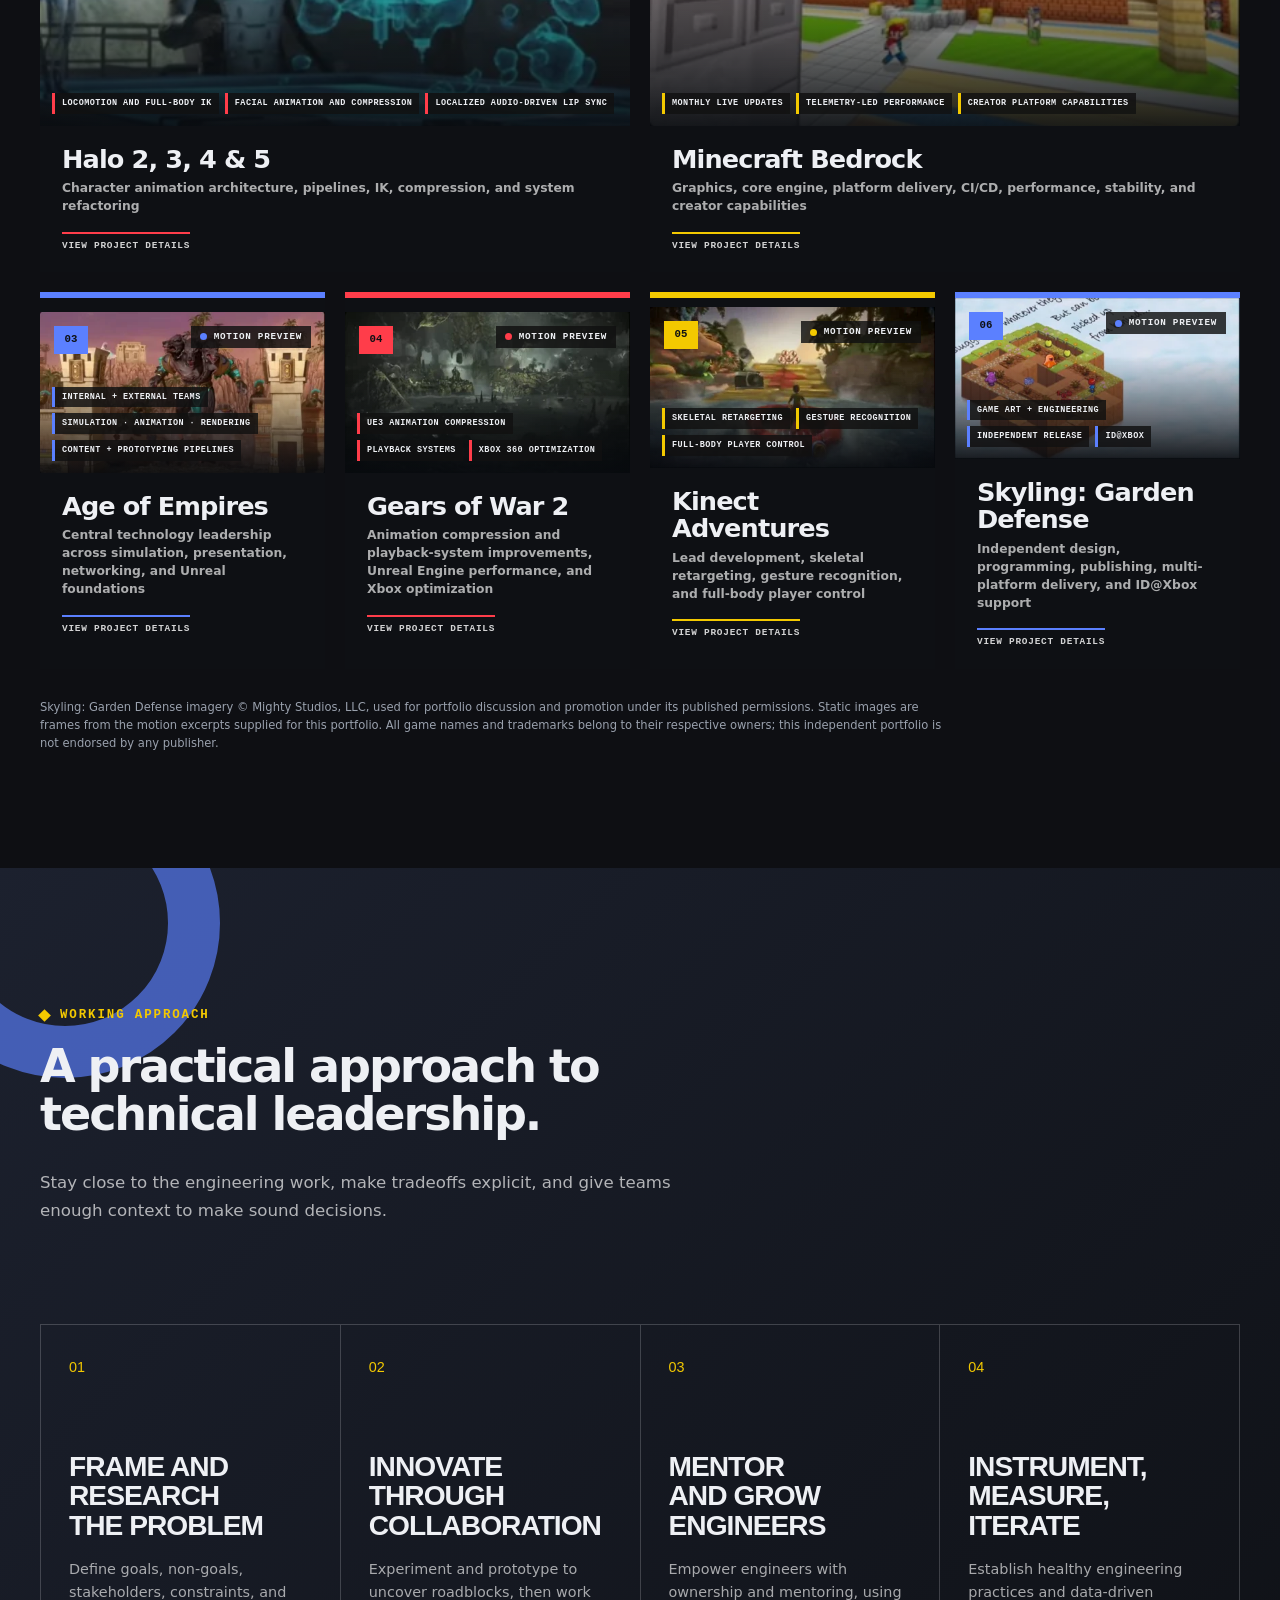
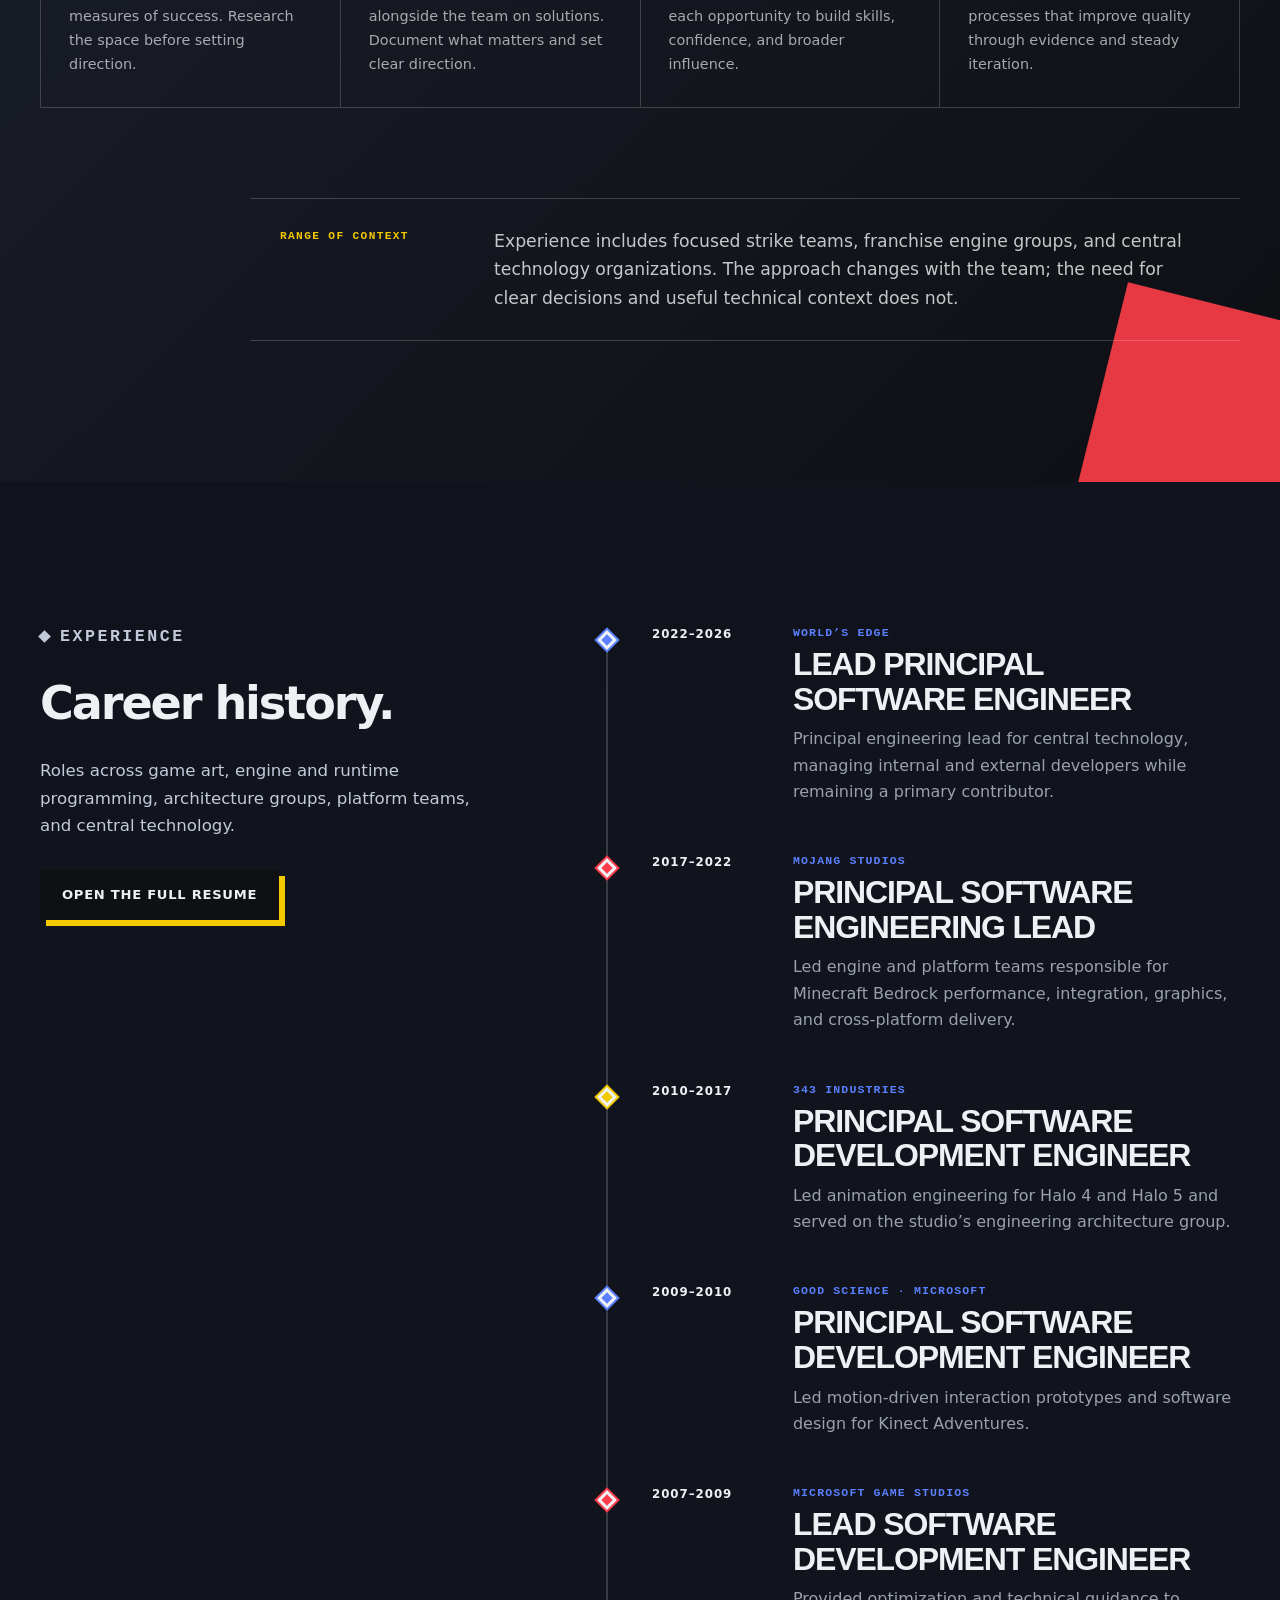
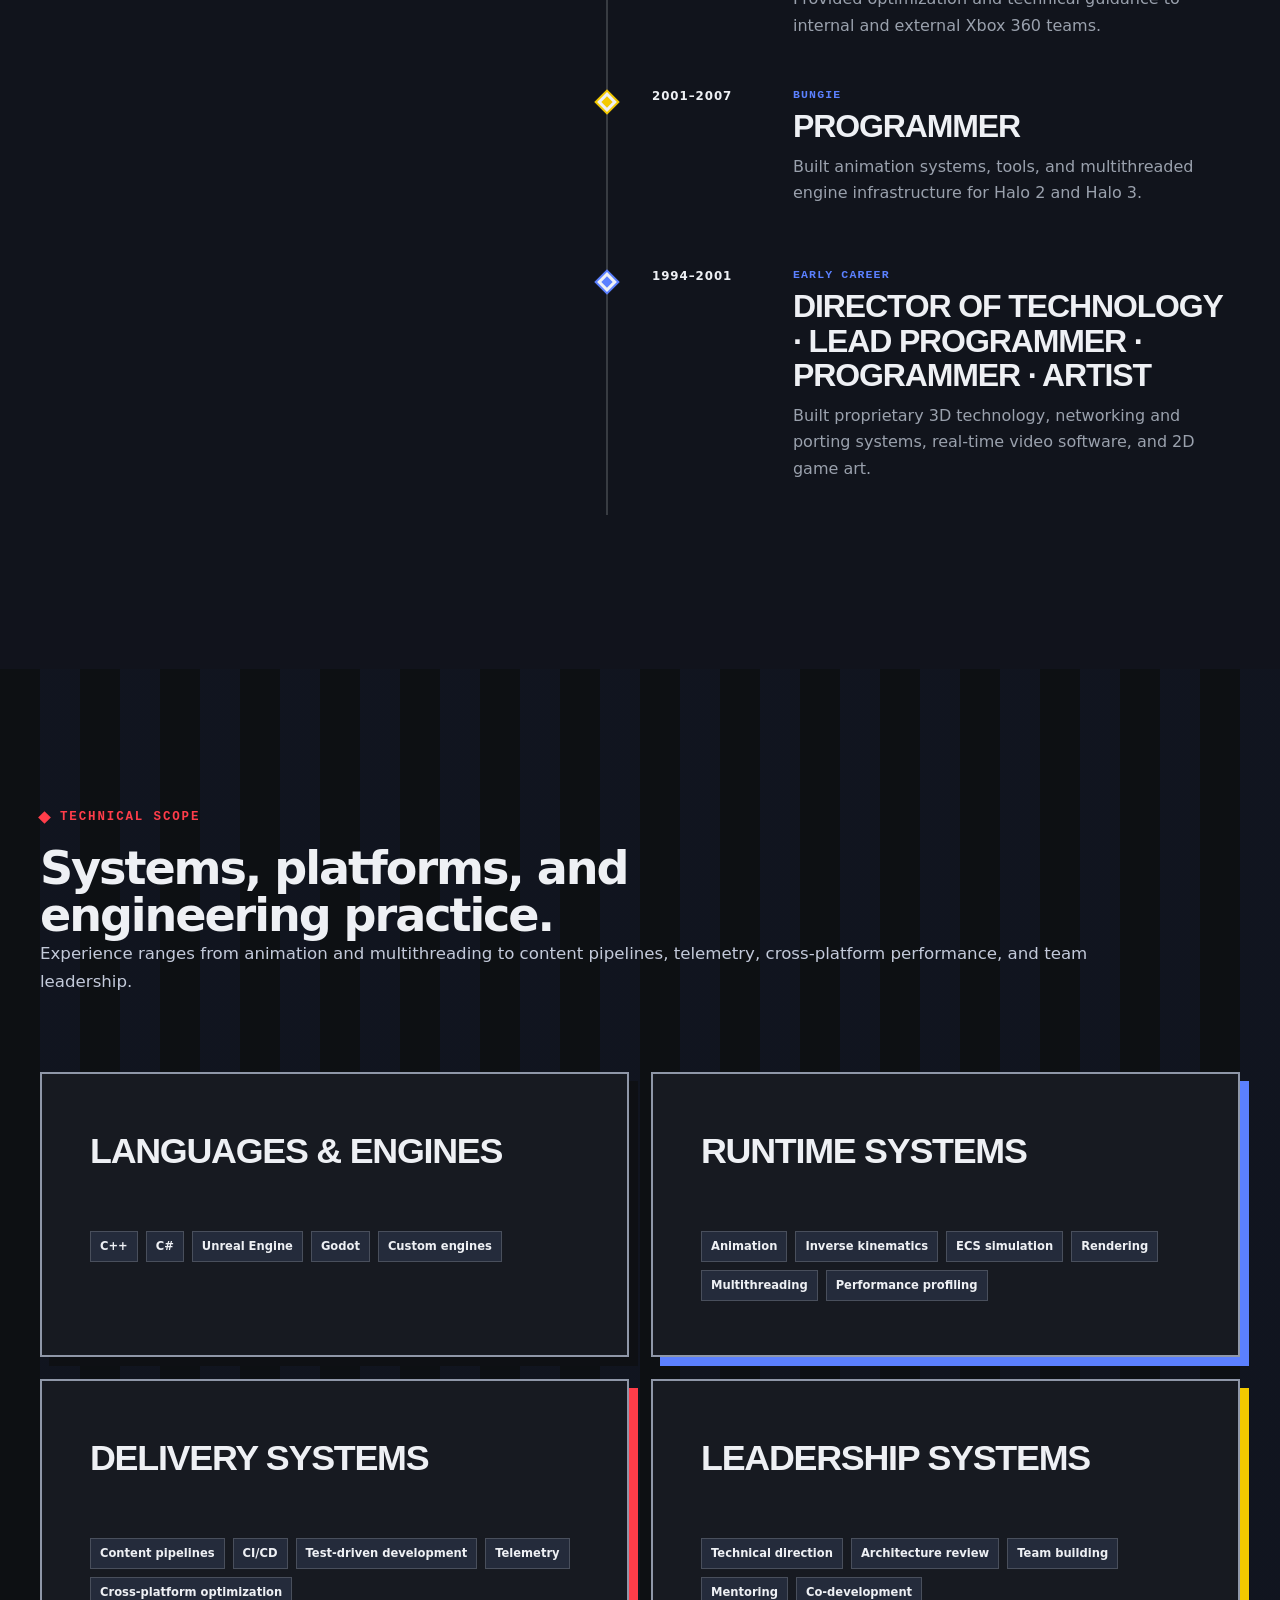
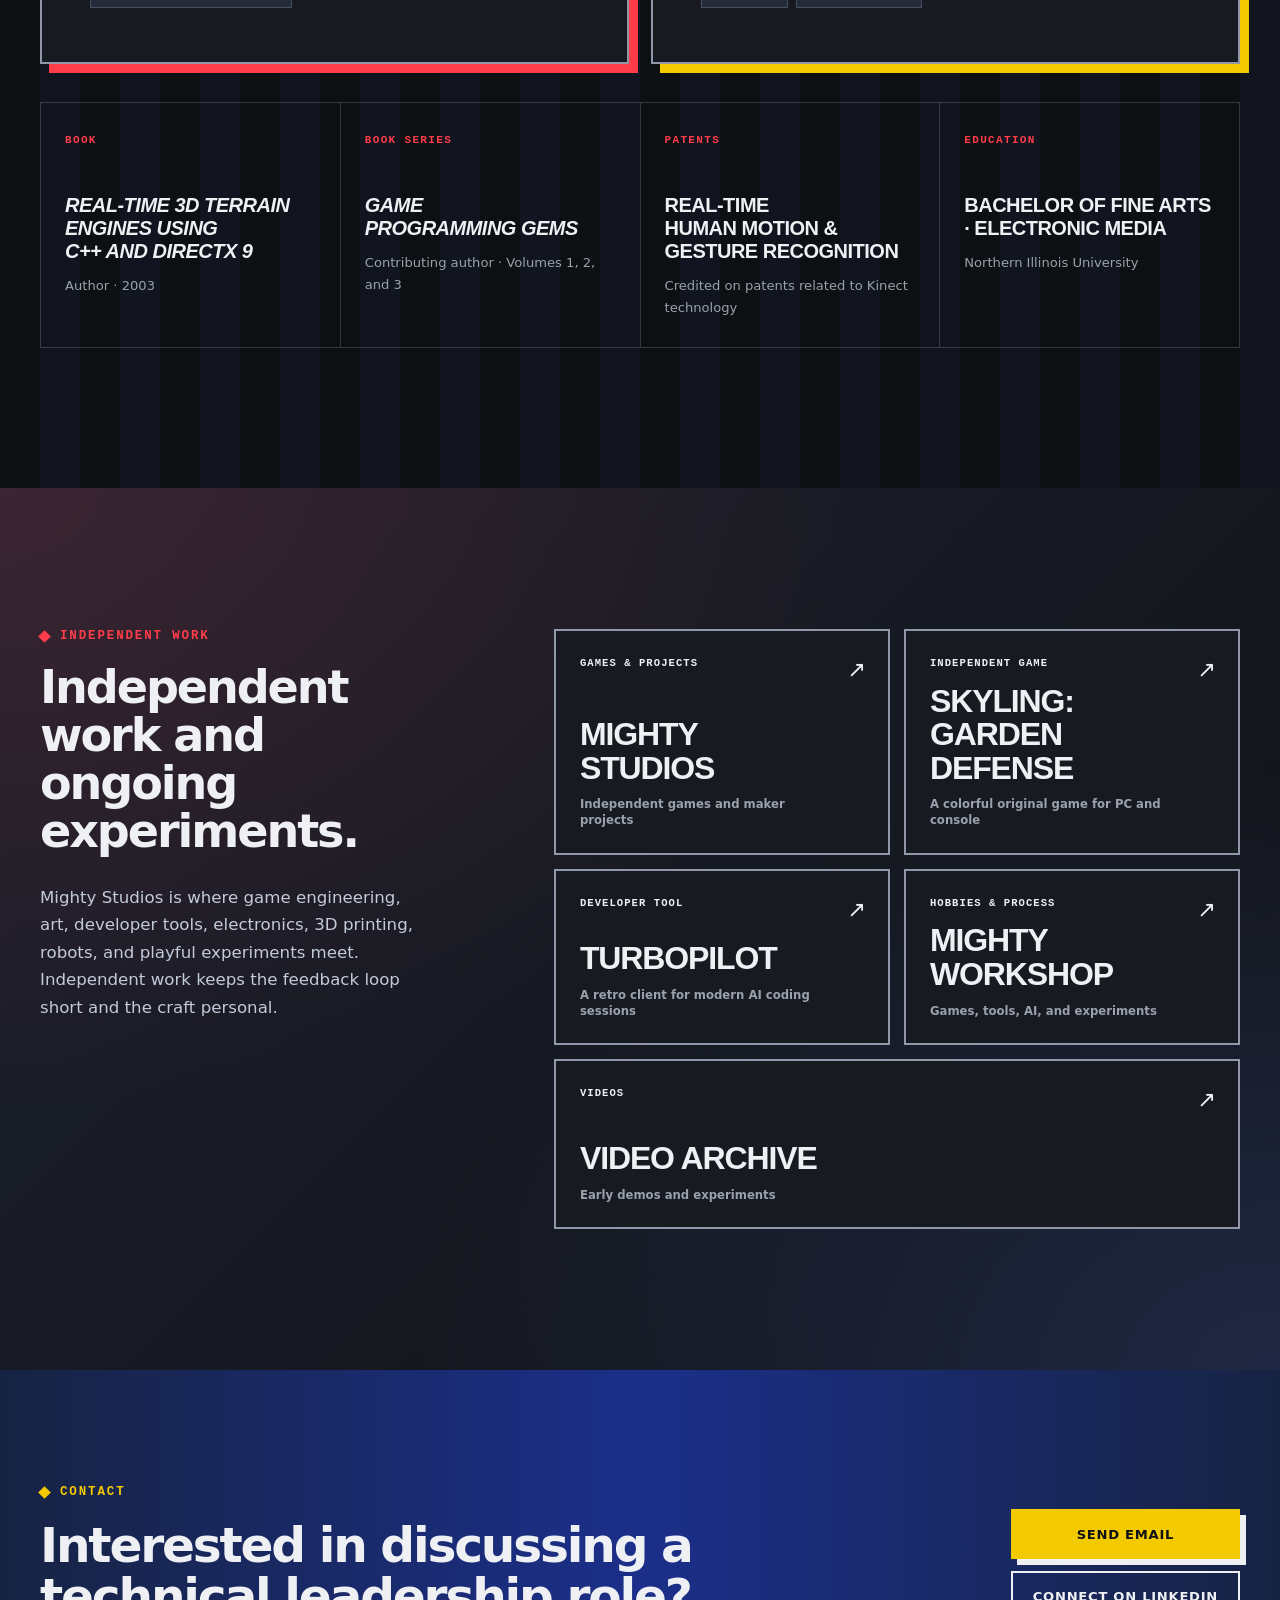
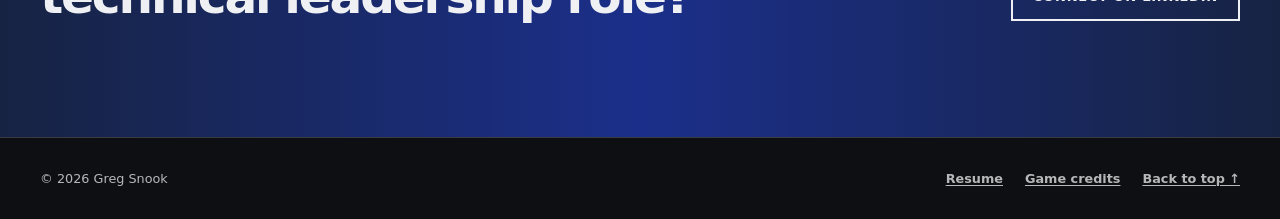
==== commit cc0e671a: "Improved Halo listing" ====
--- a/index.html
+++ b/index.html
@@ -206,7 +206,7 @@
                 <span class="credit-motion" aria-hidden="true"><span></span> Motion preview</span>
               </span>
               <span class="credit-caption">
-                <span class="credit-title">Halo</span>
+                <span class="credit-title">Halo 2, 3, 4 & 5</span>
                 <span class="credit-role">Character animation architecture, pipelines, IK, compression, and system refactoring</span>
               </span>
             </button>
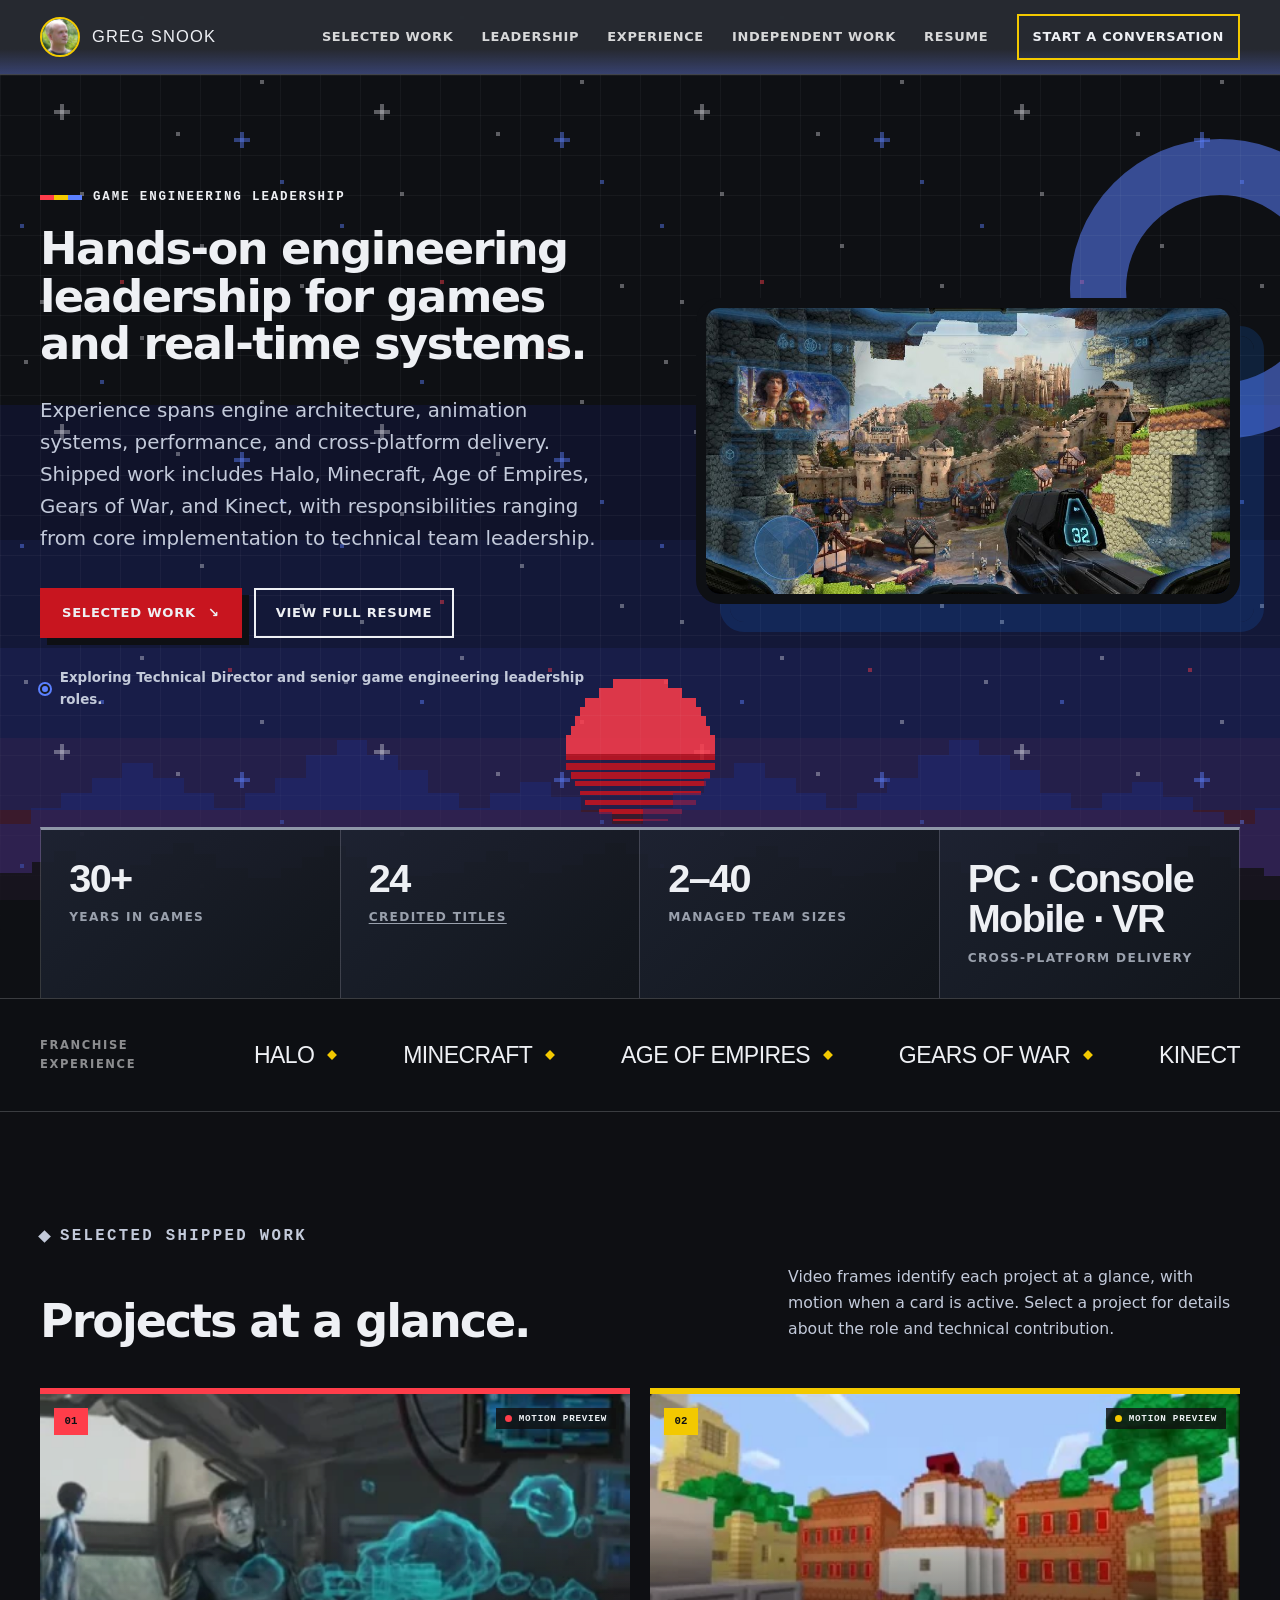
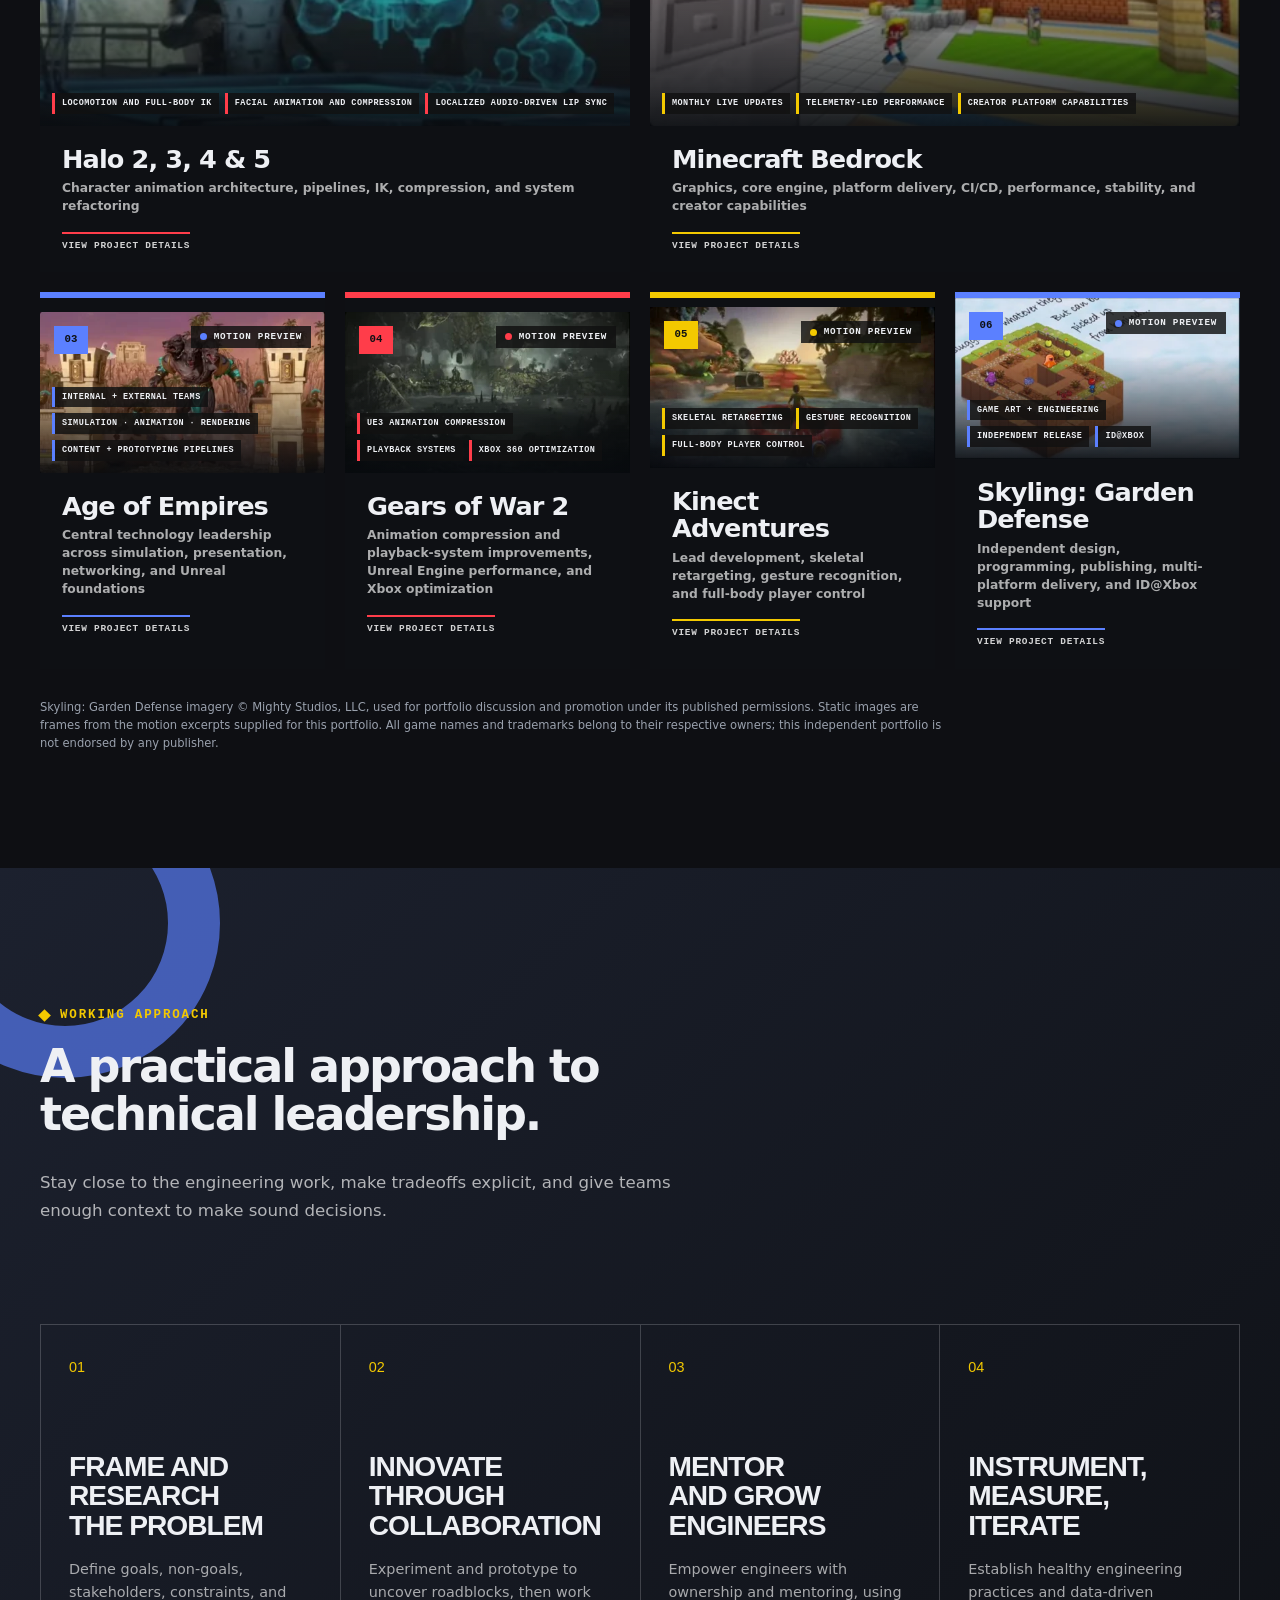
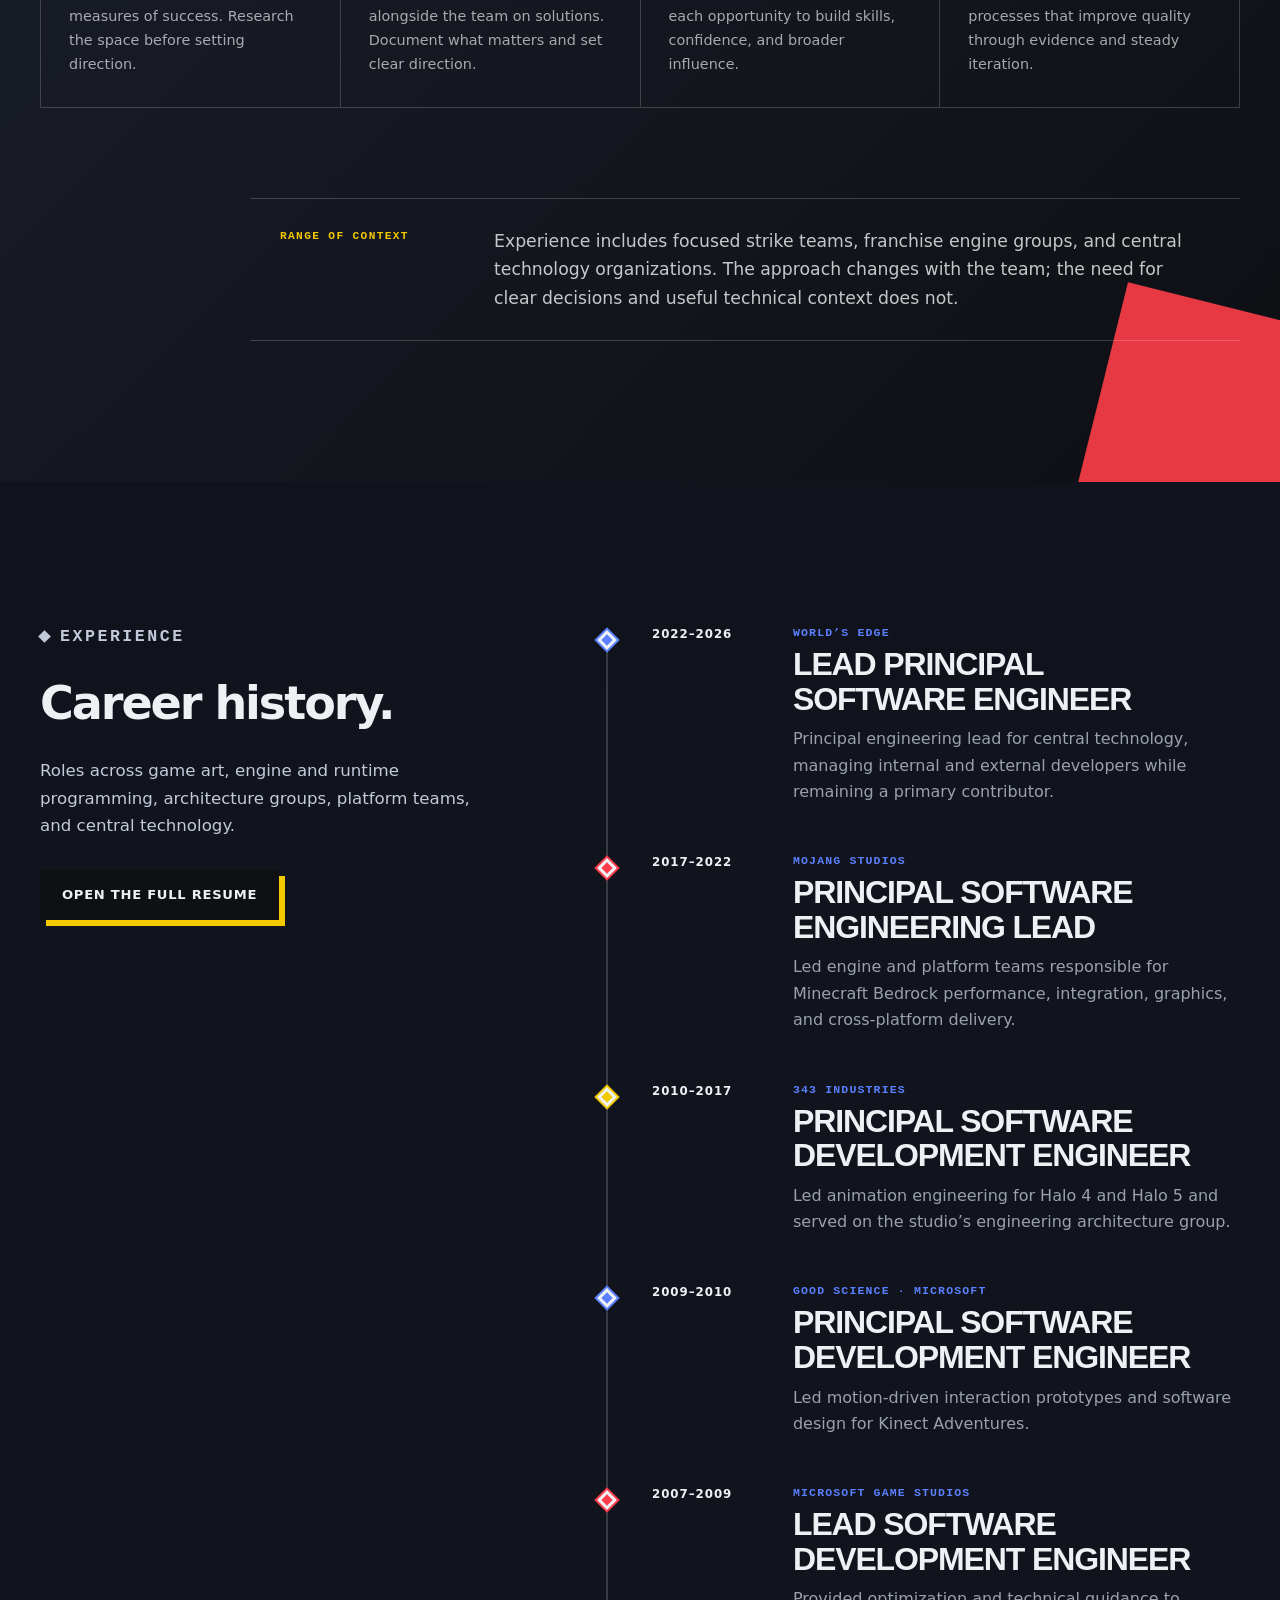
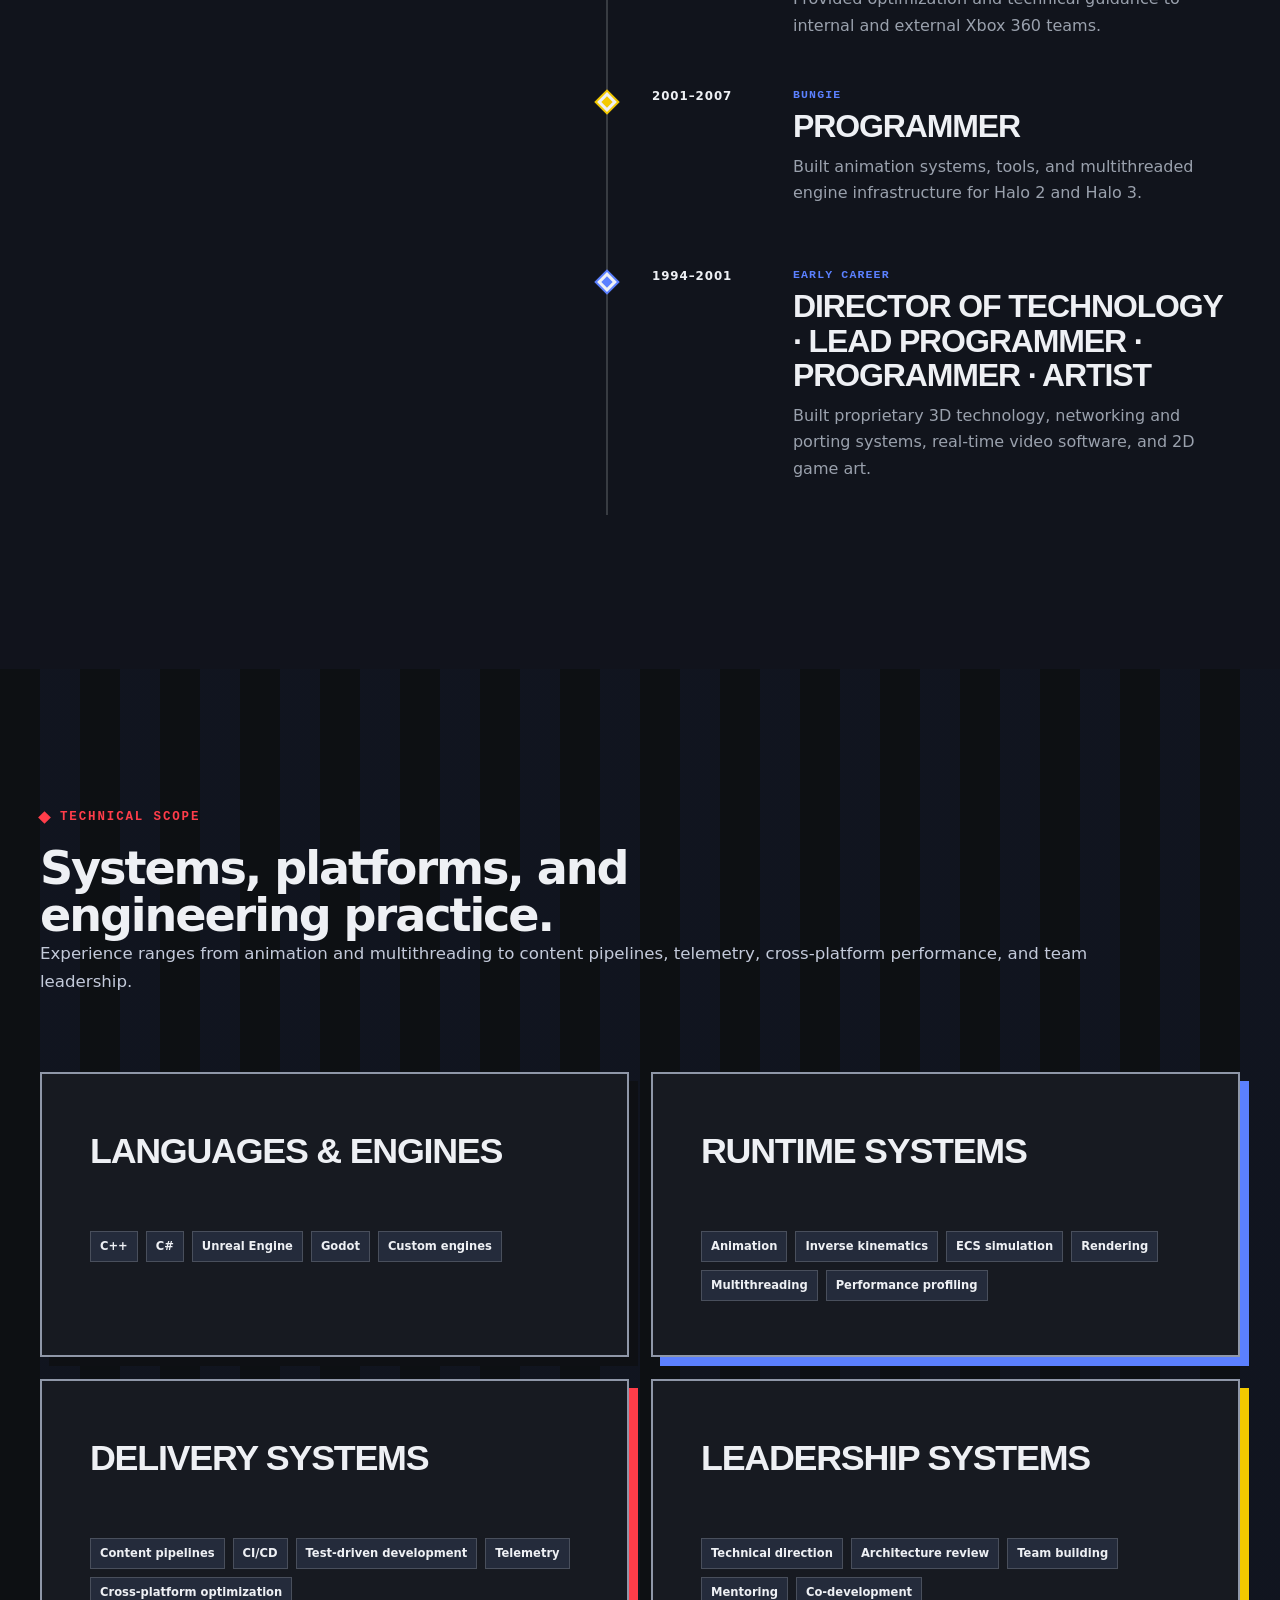
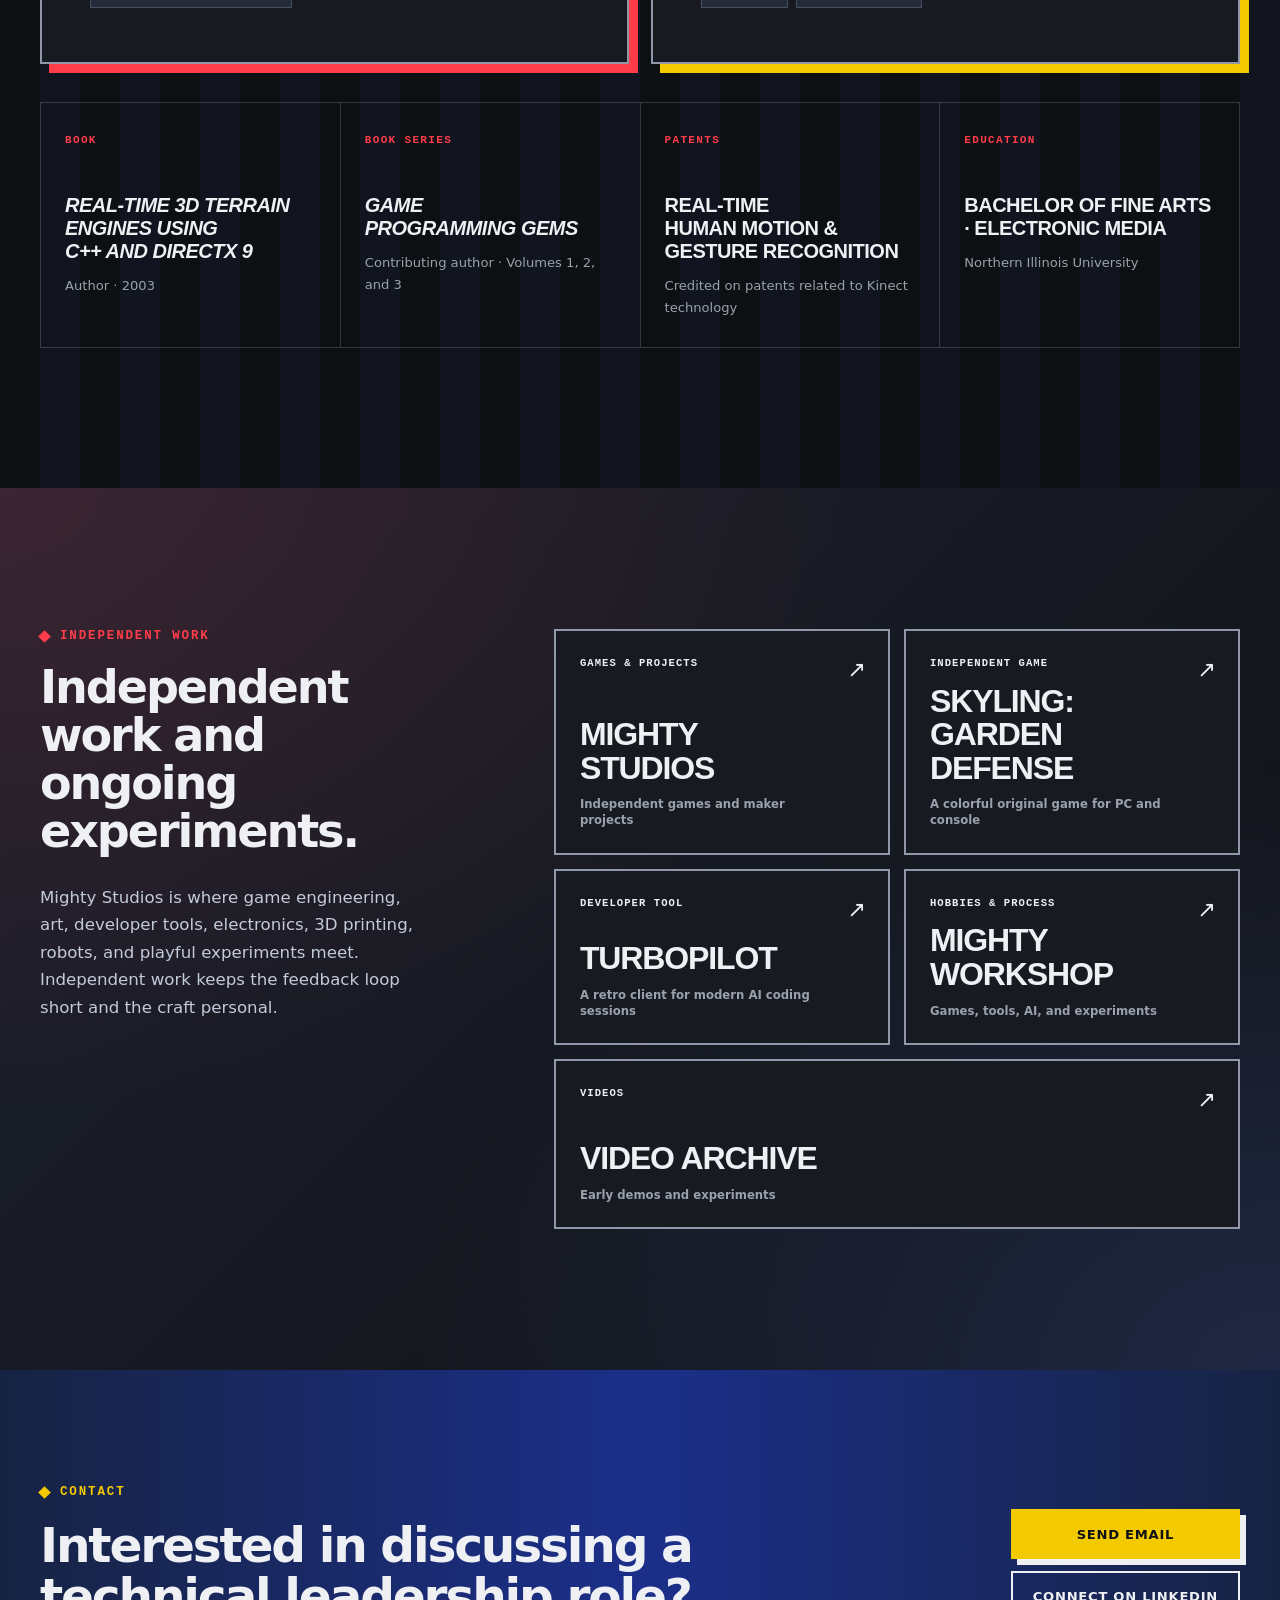
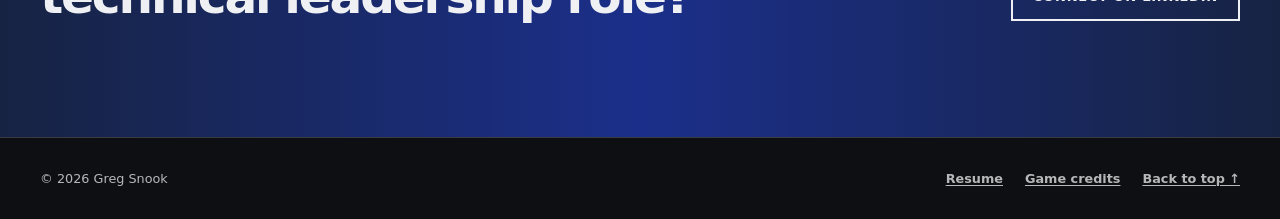
==== commit 3f9f42eb: "Reduced star brightness on background" ====
--- a/index.html
+++ b/index.html
@@ -20,7 +20,7 @@
   <meta name="twitter:card" content="summary">
   <title>Greg Snook | Game Technology &amp; Engineering Leader</title>
   <link rel="icon" href="assets/gs-mark.svg" type="image/svg+xml">
-  <link rel="stylesheet" href="styles.css?v=b382b8d61fd8">
+  <link rel="stylesheet" href="styles.css?v=da49ed249ff9">
   <script src="site.js" defer></script>
   <script type="application/ld+json">
     {
--- a/styles.css
+++ b/styles.css
@@ -40,7 +40,7 @@
   margin: 0;
   background-color: var(--ink);
   background-image:
-    url("data:image/svg+xml,%3Csvg xmlns='http://www.w3.org/2000/svg' width='160' height='160' shape-rendering='crispEdges'%3E%3Cg fill='%23eef0f4' fill-opacity='.55'%3E%3Crect x='12' y='20' width='2' height='2'/%3E%3Crect x='70' y='8' width='2' height='2'/%3E%3Crect x='130' y='40' width='2' height='2'/%3E%3Crect x='40' y='96' width='2' height='2'/%3E%3Crect x='100' y='122' width='2' height='2'/%3E%3Crect x='150' y='142' width='2' height='2'/%3E%3Crect x='20' y='150' width='2' height='2'/%3E%3Crect x='88' y='66' width='2' height='2'/%3E%3Crect x='30' y='52' width='2' height='8'/%3E%3Crect x='27' y='55' width='8' height='2'/%3E%3C/g%3E%3Cg fill='%235b80ff' fill-opacity='.7'%3E%3Crect x='50' y='30' width='2' height='2'/%3E%3Crect x='140' y='90' width='2' height='2'/%3E%3Crect x='10' y='112' width='2' height='2'/%3E%3Crect x='120' y='66' width='2' height='8'/%3E%3Crect x='117' y='69' width='8' height='2'/%3E%3C/g%3E%3Cg fill='%23ff3d4a' fill-opacity='.7'%3E%3Crect x='114' y='14' width='2' height='2'/%3E%3Crect x='60' y='140' width='2' height='2'/%3E%3C/g%3E%3C/svg%3E"),
+    url("data:image/svg+xml,%3Csvg xmlns='http://www.w3.org/2000/svg' width='160' height='160' shape-rendering='crispEdges'%3E%3Cg fill='%23eef0f4' fill-opacity='.352'%3E%3Crect x='12' y='20' width='2' height='2'/%3E%3Crect x='70' y='8' width='2' height='2'/%3E%3Crect x='130' y='40' width='2' height='2'/%3E%3Crect x='40' y='96' width='2' height='2'/%3E%3Crect x='100' y='122' width='2' height='2'/%3E%3Crect x='150' y='142' width='2' height='2'/%3E%3Crect x='20' y='150' width='2' height='2'/%3E%3Crect x='88' y='66' width='2' height='2'/%3E%3Crect x='30' y='52' width='2' height='8'/%3E%3Crect x='27' y='55' width='8' height='2'/%3E%3C/g%3E%3Cg fill='%235b80ff' fill-opacity='.448'%3E%3Crect x='50' y='30' width='2' height='2'/%3E%3Crect x='140' y='90' width='2' height='2'/%3E%3Crect x='10' y='112' width='2' height='2'/%3E%3Crect x='120' y='66' width='2' height='8'/%3E%3Crect x='117' y='69' width='8' height='2'/%3E%3C/g%3E%3Cg fill='%23ff3d4a' fill-opacity='.448'%3E%3Crect x='114' y='14' width='2' height='2'/%3E%3Crect x='60' y='140' width='2' height='2'/%3E%3C/g%3E%3C/svg%3E"),
     linear-gradient(180deg, #0e1014 0 45%, #10132a 45% 60%, #131838 60% 72%, #181d48 72% 82%, #241f4a 82% 90%, #3a1a2c 90% 100%);
   background-attachment: fixed;
   background-size: 320px 320px, 100% 100%;
